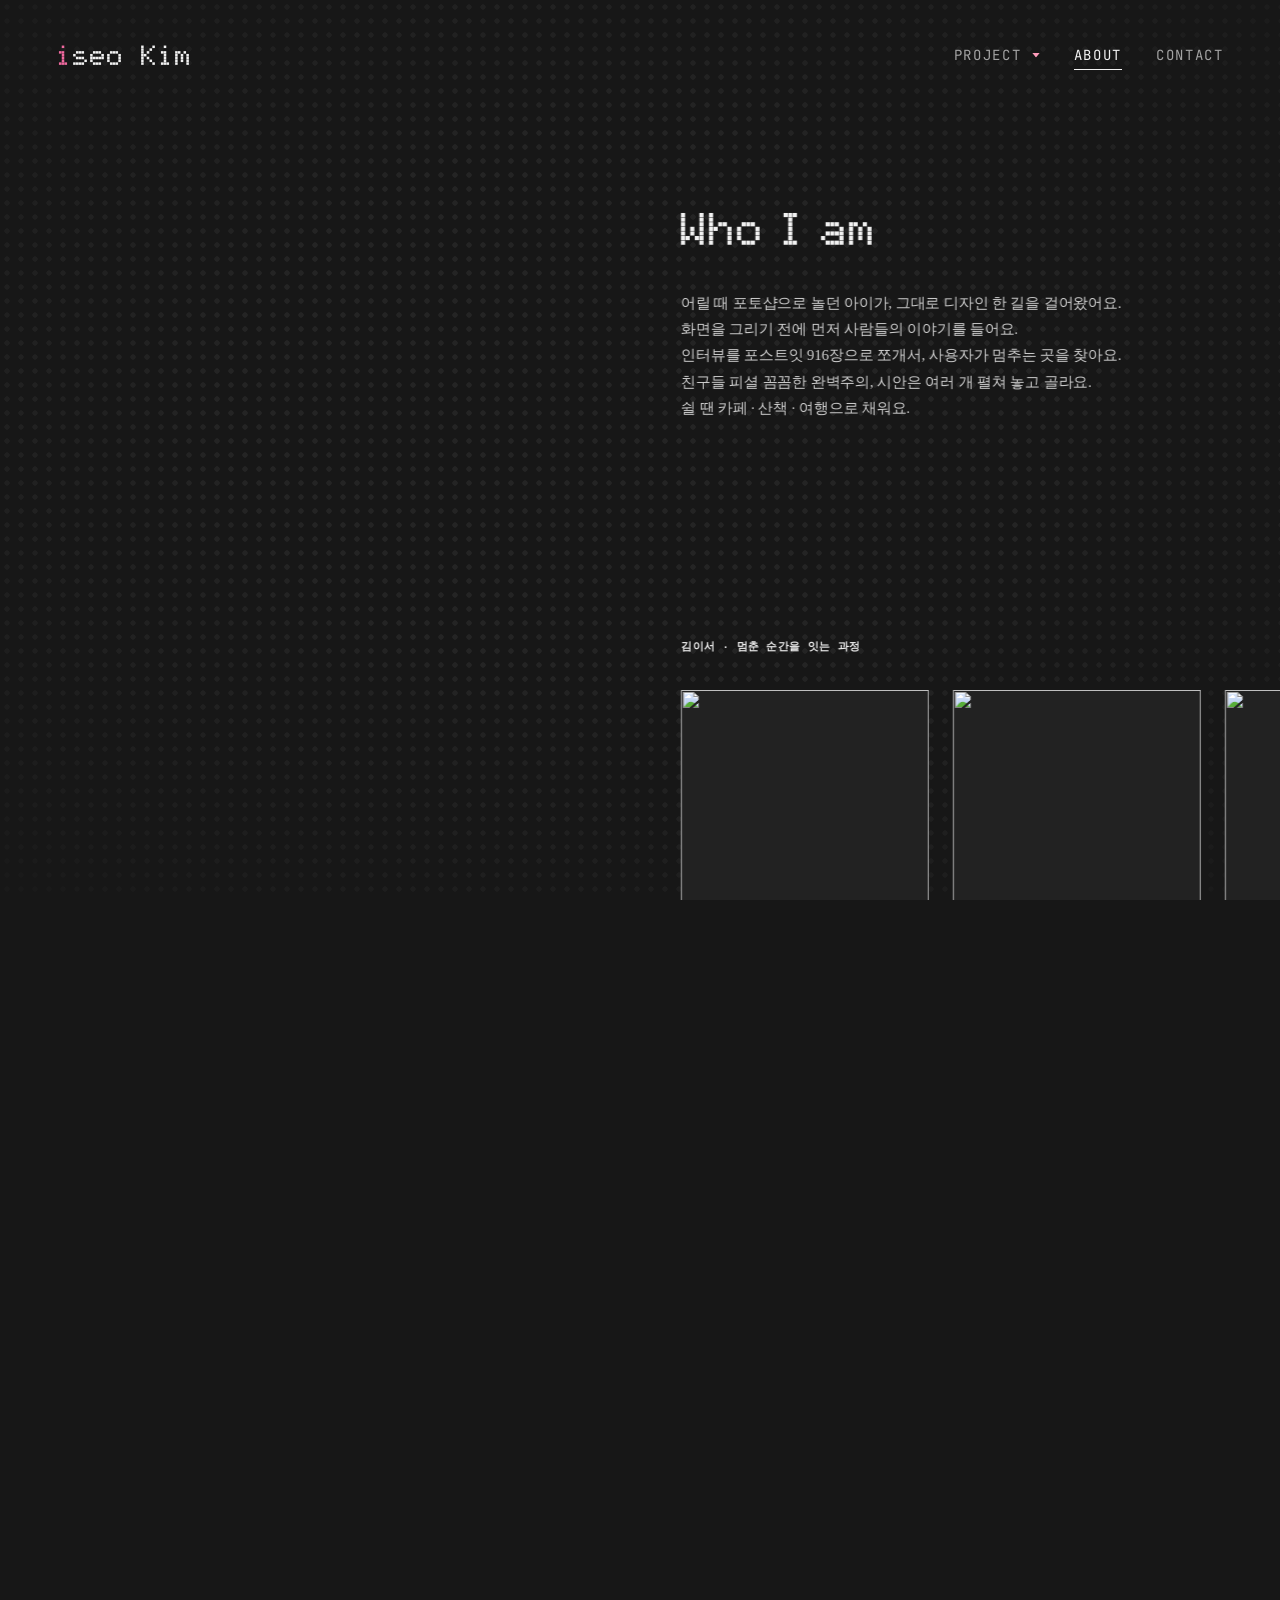
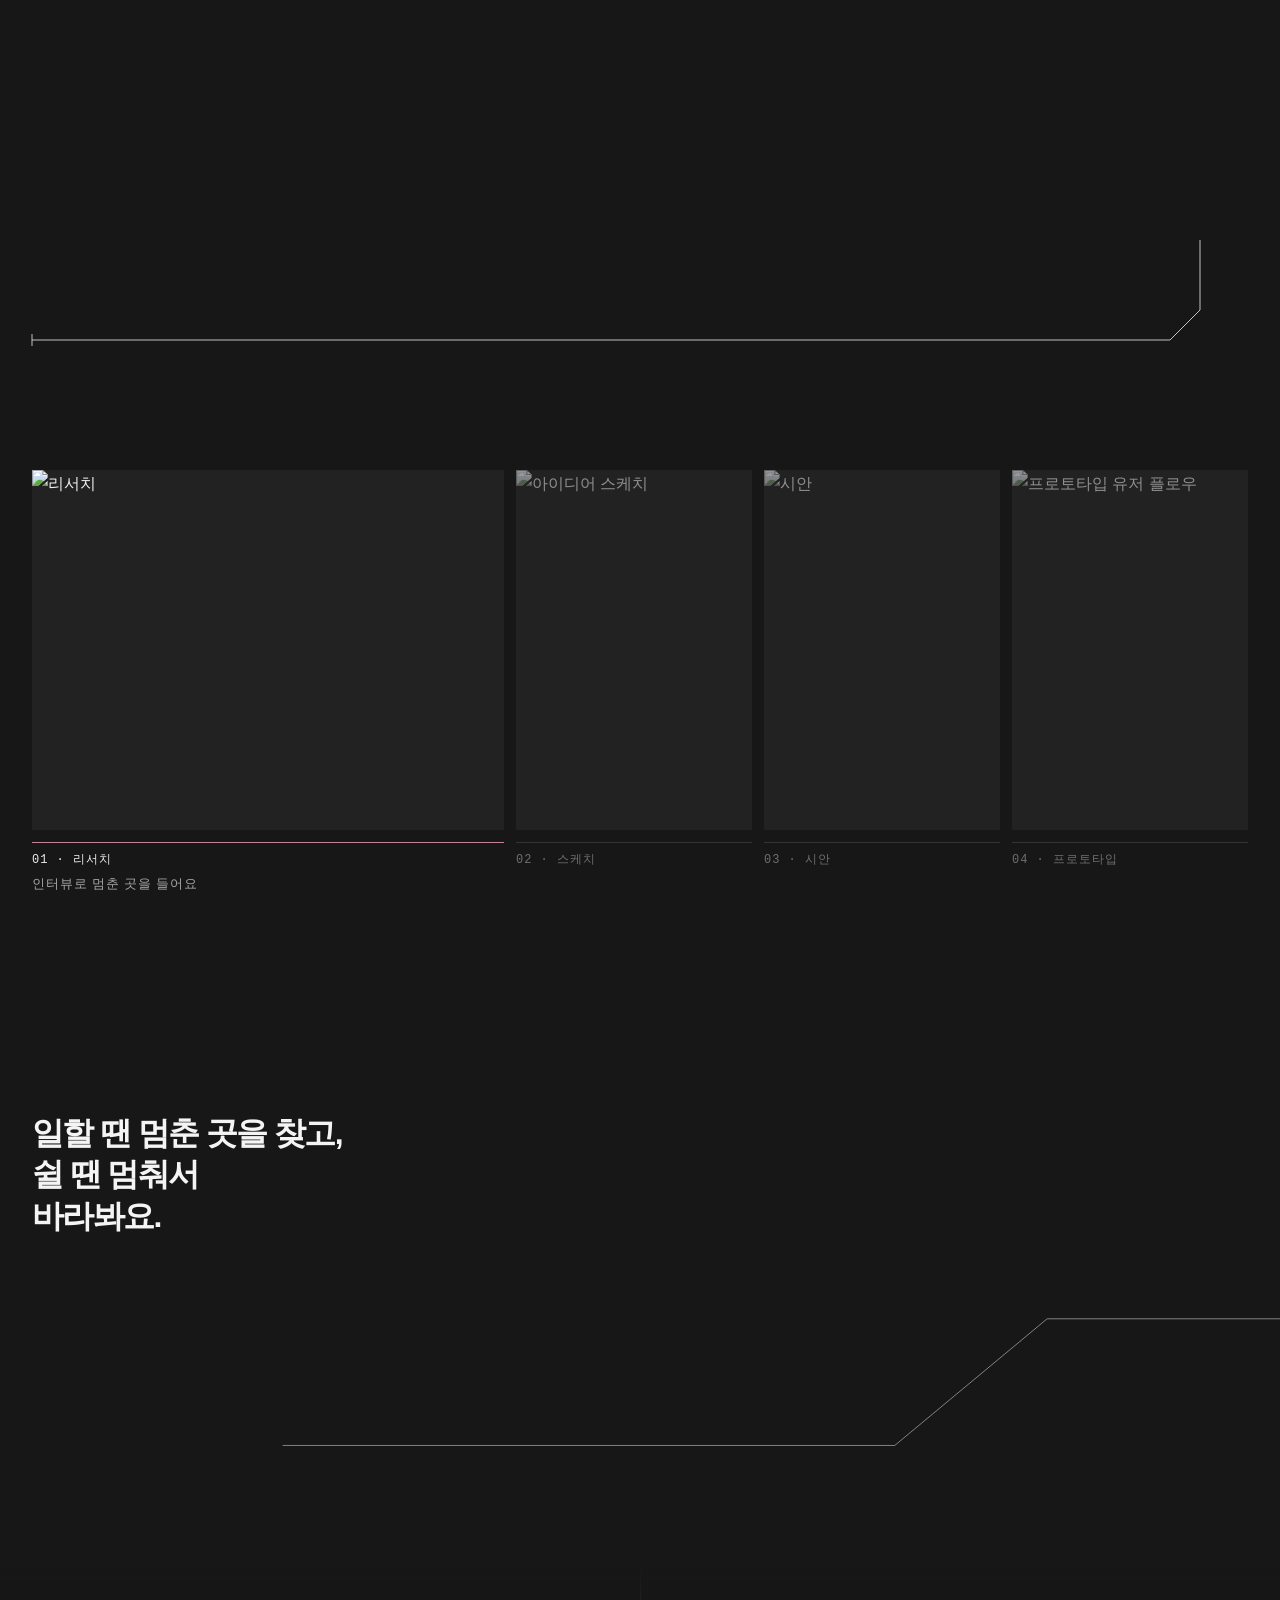
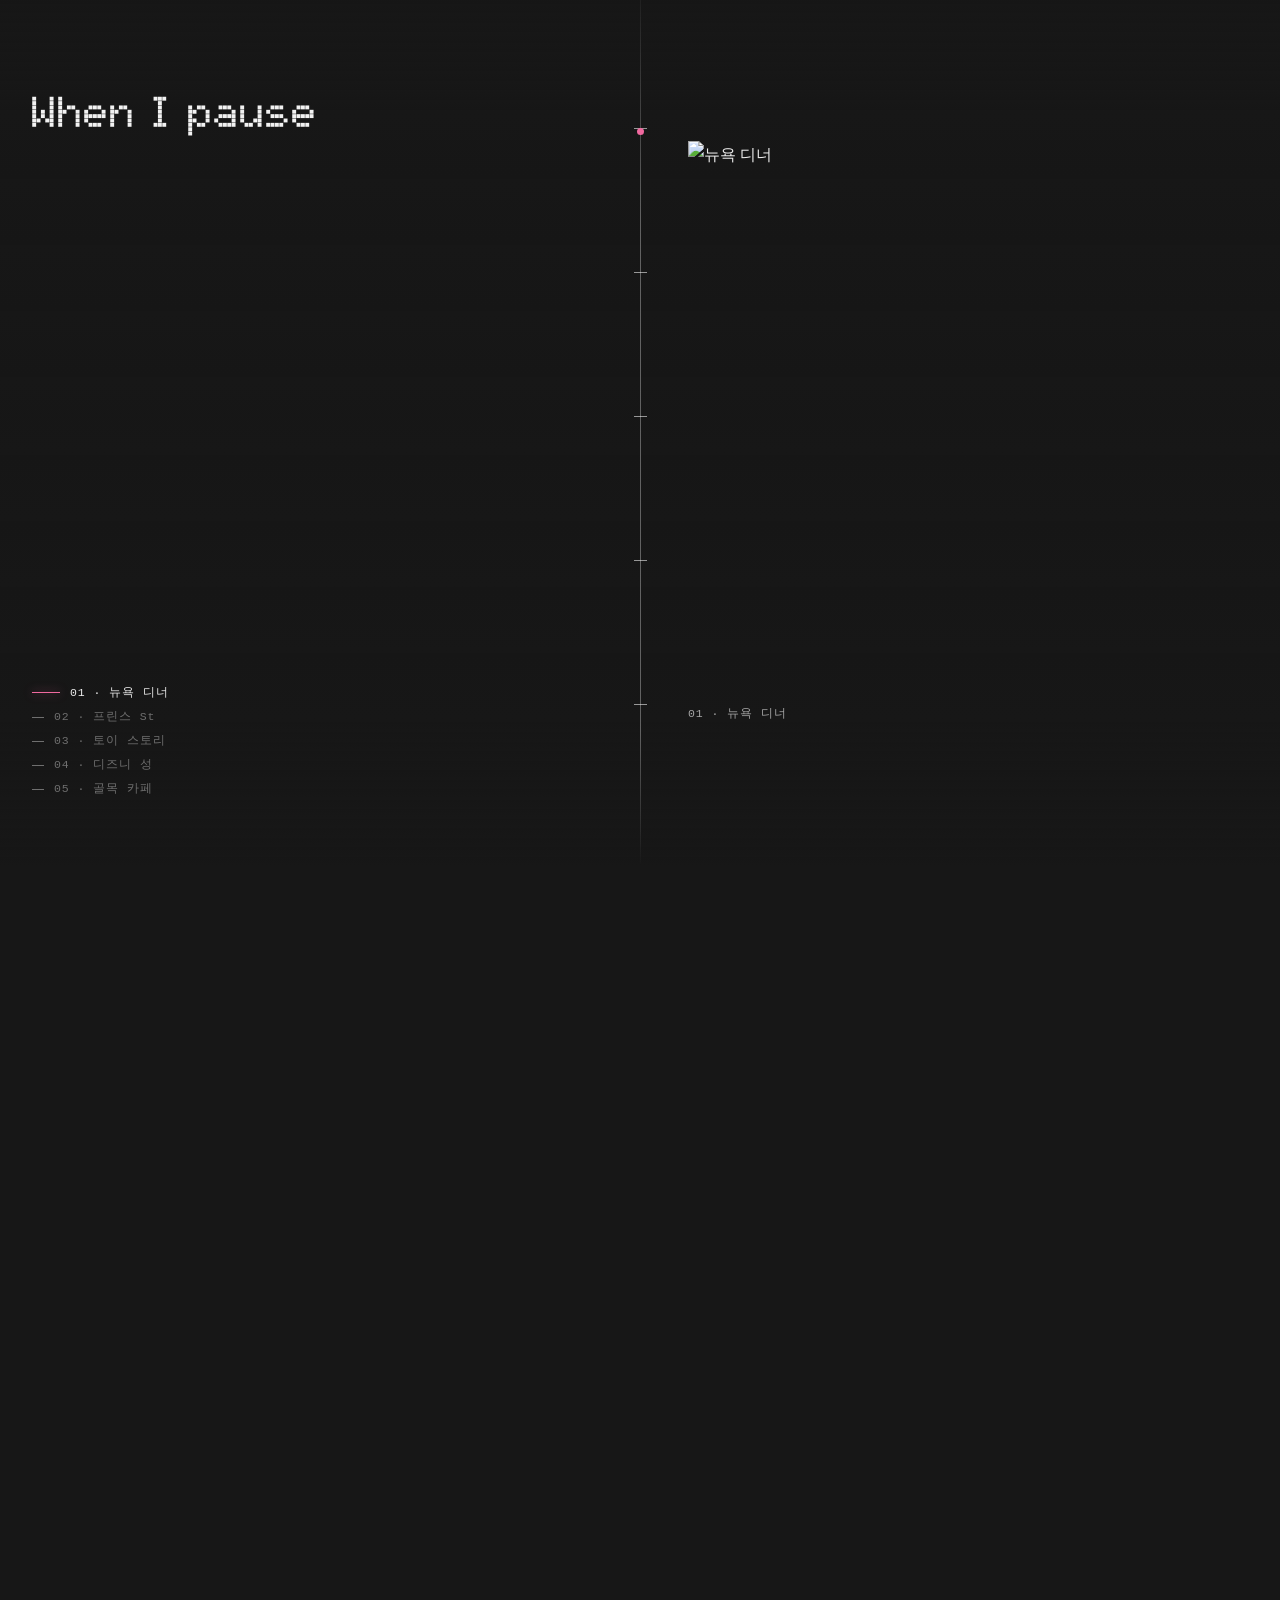
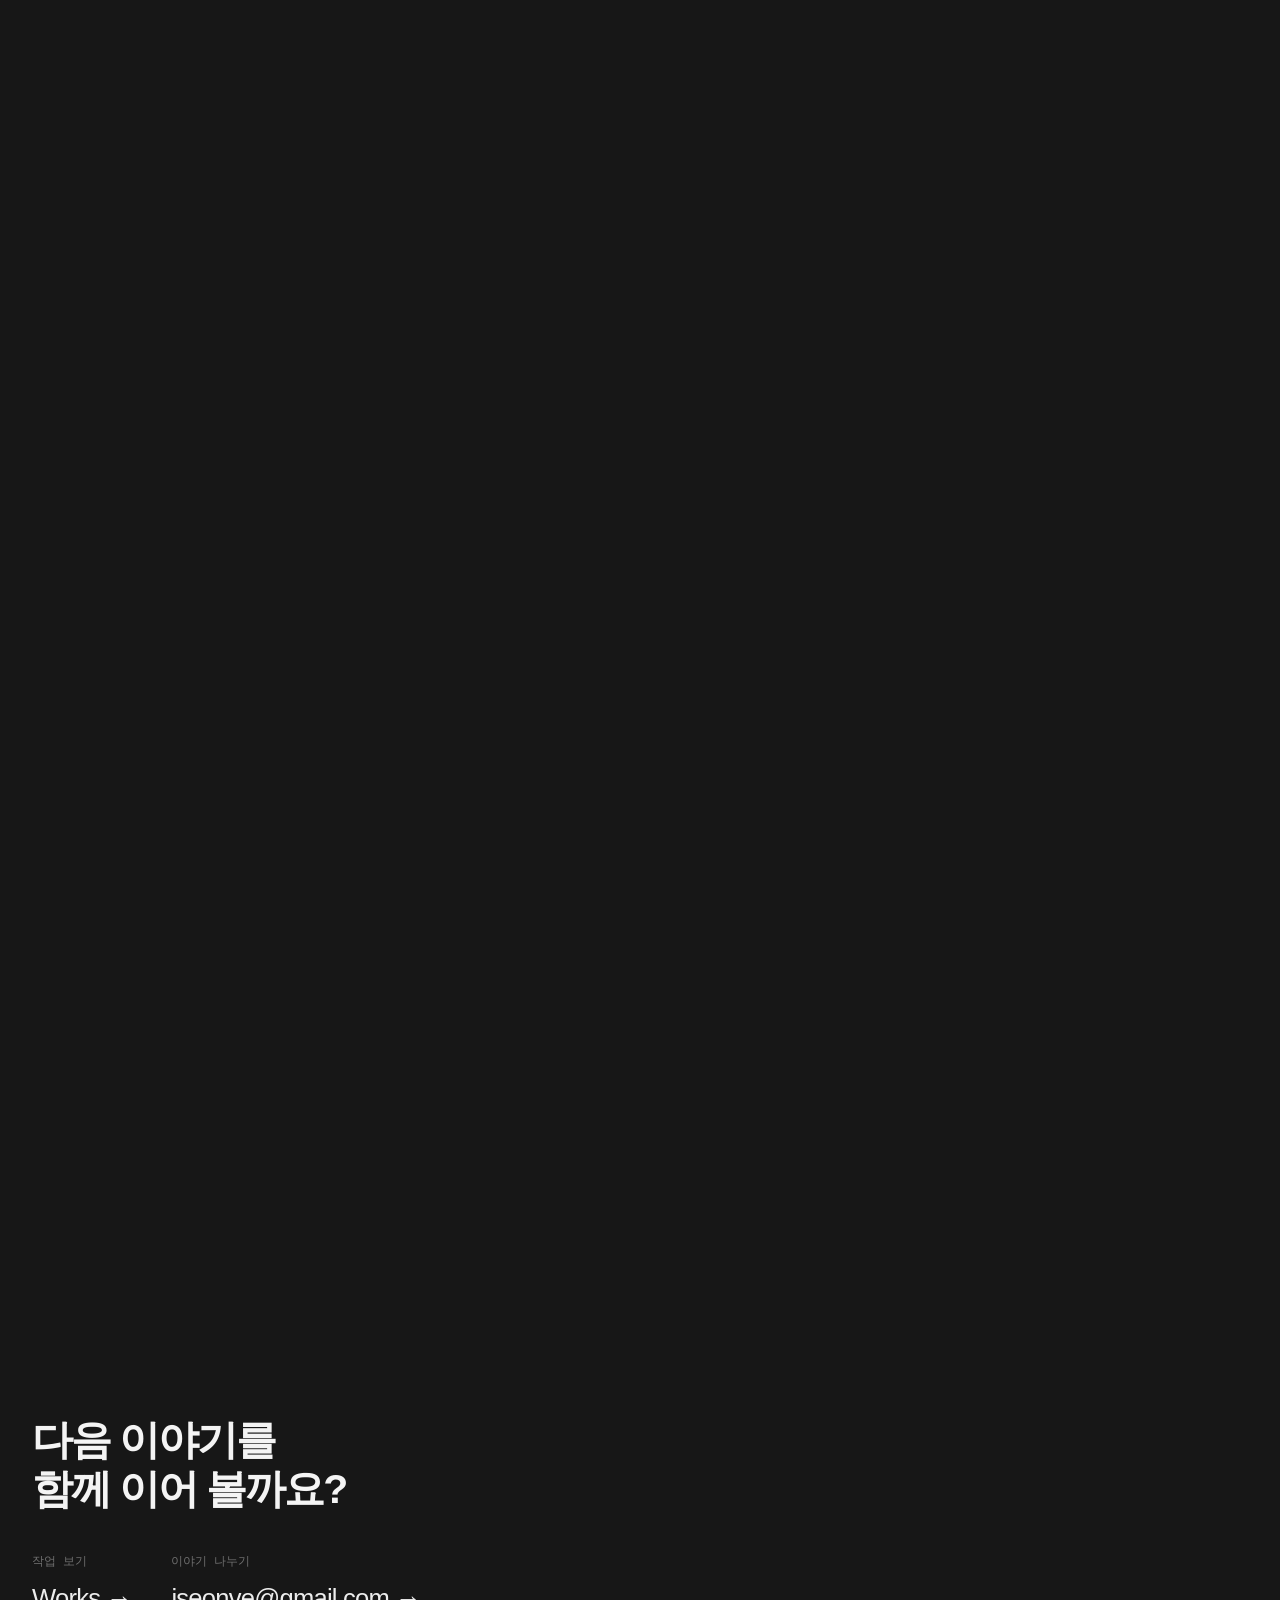
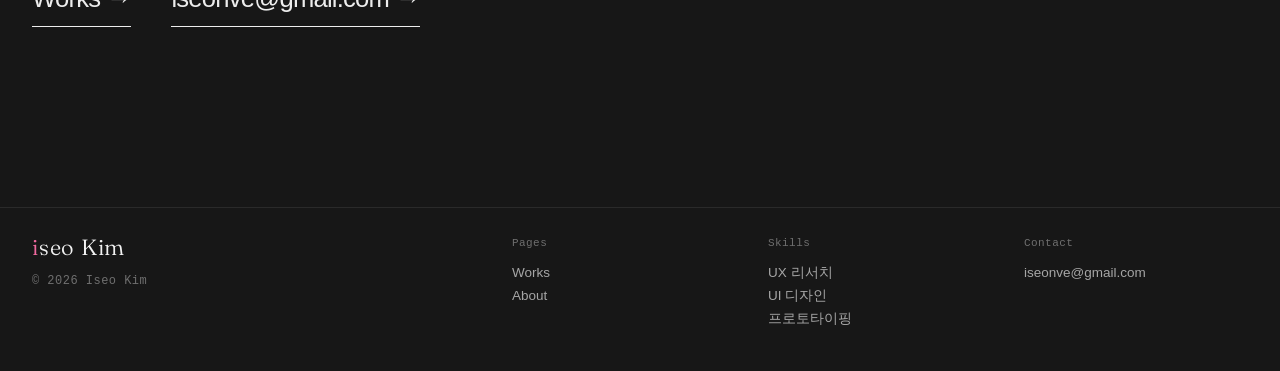
==== about.html @ 8863fec2 "Header: on scroll a dark glass capsule with progress line (all pages); main page header transparent " ====
<!doctype html>
<html lang="ko">
<head><link rel="stylesheet" href="https://fonts.googleapis.com/css2?family=Fraunces:opsz,wght@9..144,300..400&display=swap"><script>(()=>{const B="https://cdn.jsdelivr.net/gh/iseonve/iseo_portfolio@main/";const fix=el=>{if(!el.getAttribute)return;["src","poster"].forEach(k=>{const v=el.getAttribute(k);if(v&&/^img\//.test(v))el.setAttribute(k,B+v);});};new MutationObserver(ms=>ms.forEach(m=>{if(m.type==="attributes")fix(m.target);else m.addedNodes.forEach(n=>{if(n.nodeType===1){fix(n);n.querySelectorAll("img,video,source").forEach(fix);}});})).observe(document.documentElement,{subtree:true,childList:true,attributes:true,attributeFilter:["src","poster"]});})();document.addEventListener("click",e=>{const a=e.target.closest&&e.target.closest("a[href]");if(!a)return;const h=a.getAttribute("href");const m=h&&h.match(/^(index|work-01|work-02|about)\.html(#.*)?$/);if(m&&parent!==window){e.preventDefault();parent.postMessage({portfolioGo:m[1],hash:m[2]||""},"*");}},true);</script>
<meta charset="utf-8">
<meta name="viewport" content="width=device-width,initial-scale=1,viewport-fit=cover">
<title>About · iseo Kim</title><link rel="icon" href="favicon.svg" type="image/svg+xml"><link rel="icon" href="favicon-32.png" sizes="32x32" type="image/png"><link rel="apple-touch-icon" href="apple-touch-icon.png"><meta name="theme-color" content="#171717">
<style>
@font-face{font-family:"Pretendard";src:url("https://cdn.jsdelivr.net/npm/pretendard@1.3.9/dist/web/variable/woff2/PretendardVariable.woff2") format("woff2-variations");font-weight:45 920;font-display:swap}
:root{color-scheme:dark;--bg:#171717;--txt:#f2f2f2;--sub:#a3a3a3;--dim:#6e6e6e;--ac:#ee7fa0;--pk:#f2b6c7;--ink:#1d1416;--serif:"Fraunces",Georgia,serif}
*{box-sizing:border-box}
html{scroll-behavior:smooth}
html,body{overflow-x:clip}
body{position:relative}
body{margin:0;background:var(--bg);color:var(--txt);font:400 16px/1.7 "Pretendard",sans-serif;-webkit-font-smoothing:antialiased}
a{color:inherit;text-decoration:none}
.wrap{max-width:1180px;margin:0 auto;padding:0 max(24px,env(safe-area-inset-left,0px))}
/* header — same as the other pages */
.hdr{position:fixed;z-index:60;left:0;right:0;top:0;height:64px;display:flex;justify-content:space-between;align-items:center;padding:0 max(32px,env(safe-area-inset-right,0px)) 0 max(32px,env(safe-area-inset-left,0px));background:linear-gradient(#171717 70%,rgba(23,23,23,0))}
.hlogo{font:330 24px/1 var(--serif);letter-spacing:.035em;color:#f2f2f2}.hlogo i{font-style:normal;color:var(--ac)}
.hnv{display:flex;gap:36px;align-items:center}
:is(.hnv,.hmid)>a,.hdd>a{position:relative;font:400 14px/24px "Pretendard";color:#9a9a9a;transition:color .25s}
:is(.hnv,.hmid)>a:hover,.hdd>a:hover,:is(.hnv,.hmid)>a.on{color:#fff}
:is(.hnv,.hmid)>a.on::before{content:"";position:absolute;left:-11px;top:50%;width:5px;height:5px;margin-top:-2.5px;border-radius:50%;background:var(--ac)}
.hdd{position:relative;display:inline-flex}
.hddm{position:absolute;right:-14px;top:100%;padding-top:14px;display:flex;flex-direction:column;min-width:270px;opacity:0;translate:0 -6px;pointer-events:none;transition:opacity .25s,translate .25s}
.hddm::before{content:"";position:absolute;inset:14px 0 0;border:1px solid #2e2e2e;border-radius:14px;background:rgba(26,26,26,.97)}
.hdd:hover .hddm,.hdd:focus-within .hddm{opacity:1;translate:0 0;pointer-events:auto}
.hddm a{position:relative;display:flex;align-items:baseline;gap:12px;padding:12px 18px;font:400 14px/1.3 "Pretendard";color:#cfcfcf;white-space:nowrap}
.hddm a:first-child{padding-top:16px}.hddm a:last-child{padding-bottom:16px}
.hddm a b{font:500 11px/1 "Pretendard";letter-spacing:.08em;color:var(--ac)}
.hddm a span{display:flex;flex-direction:column;gap:4px}.hddm a small{font-size:12px;color:#7d7d7d}
.hddm a:hover{color:#fff}
.w{position:relative;display:inline-block}
.w>.g{visibility:hidden}
.w>.h{position:absolute;inset:0;transition:transform 1.1s cubic-bezier(.16,1,.3,1),color .7s,filter .7s}
.w>.t{clip-path:inset(-10% -10% 50% -10%);color:#4e4e4e;filter:blur(.3px);transform:translateX(var(--d))}
.w>.b{clip-path:inset(50% -10% -10% -10%);color:#333;filter:blur(1px);transform:translateX(calc(var(--d) * -1))}
.w>.s{position:absolute;left:-8px;right:-8px;top:50%;height:1px;margin-top:-.5px;background:var(--ac);box-shadow:0 0 12px 1px rgba(238,127,160,.8);opacity:0;transform-origin:0 50%}
.w.r>.s{transform-origin:100% 50%}
.w.on>.h{transform:none;filter:none;color:#f4f4f4}
.w.on.k>.h,.w.on .dot{color:var(--ac)}
.w.on>.s{animation:seam 1s cubic-bezier(.16,1,.3,1) forwards}
@keyframes seam{0%{opacity:1;transform:scaleX(0)}40%{opacity:1;transform:scaleX(1)}100%{opacity:0;transform:scaleX(1)}}
.grain{position:fixed;inset:0;pointer-events:none;z-index:1;opacity:.05;background-image:url("data:image/svg+xml;utf8,<svg xmlns='http://www.w3.org/2000/svg' width='160' height='160'><filter id='n'><feTurbulence type='fractalNoise' baseFrequency='.9' numOctaves='2' stitchTiles='stitch'/></filter><rect width='100%' height='100%' filter='url(%23n)'/></svg>")}
.hddm a.soon{cursor:default;color:#6e6e6e!important}

.hdr{background:none!important;transition:color .3s}
.hdr.lt .hlogo{color:#1d1d1f}.hdr.lt :is(.hnv,.hmid)>a,.hdr.lt .hdd>a{color:#6b6b6b}.hdr.lt :is(.hnv,.hmid)>a:hover,.hdr.lt .hdd>a:hover,.hdr.lt .hdd>a.on,.hdr.lt :is(.hnv,.hmid)>a.on{color:#111}
.hlogo,:is(.hnv,.hmid)>a,.hdd>a{transition:color .3s}


/* header: menu centred, Contact as outline button */
.hnv .hmid{position:absolute;left:50%;translate:-50% 0;display:flex;align-items:center;gap:44px}
.hmid .hddm{right:auto;left:50%;translate:-50% -6px}
.hmid .hdd:hover .hddm,.hmid .hdd:focus-within .hddm{translate:-50% 0}
:is(.hnv,.hmid)>a.hct{padding:6px 18px;border:1px solid rgba(255,255,255,.28);border-radius:999px;color:#f2f2f2;line-height:22px;transition:background .3s,color .3s,border-color .3s}
:is(.hnv,.hmid)>a.hct:hover{background:#f2f2f2;color:#191919;border-color:#f2f2f2}
.hdr.lt :is(.hnv,.hmid)>a.hct{border-color:rgba(0,0,0,.22);color:#1d1d1f}
.hdr.lt :is(.hnv,.hmid)>a.hct:hover{background:#1d1d1f;color:#f2f2f2;border-color:#1d1d1f}
:is(.hnv,.hmid)>a.hct::before{display:none}
@media (max-width:700px){.hnv .hmid{position:static;translate:none;gap:20px}.hmid .hddm{left:auto;right:-14px;translate:0 -6px}.hmid .hdd:hover .hddm{translate:0 0}.hnv{gap:16px}:is(.hnv,.hmid)>a.hct{padding:4px 12px}}
/* about — horizontal line scene (Until-style) */
:root{--mono:ui-monospace,"SFMono-Regular",Menlo,monospace}
.us{position:relative;height:560vh;background:#171717}
.usv{position:sticky;top:0;height:100vh;overflow:hidden}
.trk{position:absolute;left:0;top:0;width:200vw;aspect-ratio:2560/1640;will-change:transform}
.lsv{position:absolute;inset:0;width:100%;height:100%;overflow:visible}
#seamL{opacity:0;filter:drop-shadow(0 0 5px rgba(238,127,160,.95))}
#seamL.on{animation:seamL 1.3s cubic-bezier(.16,1,.3,1) forwards}
@keyframes seamL{0%{opacity:0}12%{opacity:1}55%{opacity:1}100%{opacity:0}}
.st{opacity:0;transition:opacity .4s}.st.on{opacity:1}
.hd{position:absolute;margin:0;font:800 max(30px,3.4vw)/1.28 "Pretendard";letter-spacing:-.06em;color:#ededed;white-space:nowrap;text-align:left}
.hd .ln{display:block;clip-path:inset(-20% 105% -20% -5%);filter:blur(6px);transition:clip-path 1.1s cubic-bezier(.65,0,.35,1),filter 1s}
.hd .ln.on{clip-path:inset(-20% -5% -20% -5%);filter:blur(0)}
.w>.h{user-select:none;white-space:nowrap}
.w>.t{clip-path:inset(-10% -10% 49.4% -10%);color:#4d4d4d;filter:blur(.4px)}
.w>.b{clip-path:inset(50% -10% -10% -10%);color:#333;filter:blur(1.3px)}
.w.on>.h{color:#ededed}
.hero{position:absolute}.hero .hd,.hero .bd{position:static}.hero .bd{margin-top:1.6vw;width:max(320px,28vw)}
.bd{position:absolute;margin:0;font:400 max(14px,1.17vw)/1.6 "Pretendard";color:#cfcfcf;word-break:keep-all;letter-spacing:-.01em}
.fd{opacity:0;transform:translateY(10px);transition:opacity .7s,transform .8s cubic-bezier(.2,.8,.2,1)}
.fd.on{opacity:1;transform:none}
.ph{position:absolute;overflow:hidden;background:#222}
.ph img,.xp img,.tb img{display:block;width:100%;height:100%;object-fit:cover}
.mono{position:absolute;font:400 11px/1.4 var(--mono);letter-spacing:.04em;color:#6f6f6f}
.ft .mono,.lo .mono{position:static}
.xp{position:absolute;margin:0;width:9.69%}.xp>div{aspect-ratio:2/3;overflow:hidden;background:#222}
.xp figcaption{margin-top:8px;font:400 10.5px/1.3 var(--mono);color:#8a8a8a}
.stp{position:absolute;top:82.683%;width:9.766%}
.stp b{display:block;font:700 11.5px/1.3 var(--mono);color:#ededed}
.stp span{display:block;margin-top:6px;font-size:max(13px,1.08vw);line-height:1.55;color:#cfcfcf;word-break:keep-all}
.off{margin-top:110px}
.offr{display:grid;grid-template-columns:repeat(5,1fr);gap:16px;margin-top:56px}
.offr figure{margin:0;min-width:0}
.offr figure>div{aspect-ratio:2/3;overflow:hidden;background:#222}
.offr img{display:block;width:100%;height:100%;object-fit:cover;object-position:var(--p,50% 50%)}
.offr figcaption{margin-top:12px;font:400 11.5px/1.3 var(--mono);color:#6f6f6f;white-space:nowrap}
@media (max-width:760px){.offr{grid-template-columns:1fr 1fr;gap:20px 12px}}
.brg{position:relative;min-height:clamp(300px,26vw,380px);margin-bottom:120px}
.brg-h{margin:0;font:600 clamp(30px,4vw,58px)/1.12 "Pretendard";letter-spacing:-.055em;color:#ededed;position:relative;z-index:1}
.brg-l{position:absolute;right:-32px;bottom:0;width:calc(100% - 22% + 32px);height:clamp(110px,10vw,150px);overflow:visible}
.off .offr figure{filter:blur(10px);opacity:.3;transition:filter 1.2s var(--dl,0s),opacity 1.2s var(--dl,0s)}
.off.on .offr figure{filter:none;opacity:1}
/* When I pause — Until-style pinned scene: blurred bg, side index, centre line, one photo at a time */
.pz{position:relative;height:320vh}
.pz-v{position:sticky;top:0;height:100vh;overflow:hidden}
.pz-bgs img{position:absolute;inset:-60px;width:calc(100% + 120px);height:calc(100% + 120px);object-fit:cover;filter:blur(48px) brightness(.32) saturate(1.1);opacity:0;transition:opacity 1s}
.pz-bgs img.on{opacity:1}
.pz-bgs::after{content:"";position:absolute;inset:0;background:linear-gradient(#171717,rgba(23,23,23,.6) 18%,rgba(23,23,23,0) 40%,rgba(23,23,23,0) 78%,#171717)}
.pz-t{position:absolute;left:32px;top:120px;z-index:2;font-size:clamp(26px,2.6vw,38px)}
.pz-nav{position:absolute;left:32px;bottom:64px;z-index:2;margin:0;padding:0;list-style:none;font:400 11.5px/2.1 var(--mono);color:#6f6f6f}
.pz-nav li{display:flex;align-items:center;gap:10px;transition:color .4s}
.pz-nav li i{display:block;width:12px;height:1px;background:currentColor;transition:width .4s}
.pz-nav li.on{color:#ededed}.pz-nav li.on i{width:28px;background:var(--ac)}
.pz-line{position:absolute;left:50%;top:0;bottom:0;width:1px;background:linear-gradient(rgba(237,237,237,0),rgba(237,237,237,.35) 28%,rgba(237,237,237,.35) 85%,rgba(237,237,237,0));z-index:1}
.pz-line i{position:absolute;left:-6px;width:13px;height:1px;background:rgba(237,237,237,.6)}
.pz-line b{position:absolute;left:-3px;top:18%;width:7px;height:7px;border-radius:50%;background:var(--ac);transition:top .6s cubic-bezier(.2,.8,.2,1)}
.pz-frame{position:absolute;left:calc(50% + 48px);top:50%;transform:translateY(-50%);height:min(62vh,550px);aspect-ratio:2/3;z-index:2}
.pz-frame img{position:absolute;inset:0;width:100%;height:100%;object-fit:cover;opacity:0;filter:blur(8px);transform:scale(1.03);transition:opacity .8s,filter .8s,transform 1s cubic-bezier(.2,.8,.2,1)}
.pz-frame img.on{opacity:1;filter:none;transform:none}
.pz-cap{position:absolute;left:calc(50% + 48px);bottom:calc(50% - min(31vh,275px) - 30px);margin:0;font:400 11.5px var(--mono);color:#a6a6a6;z-index:2}
@media (max-width:760px){.pz-line{left:20px}.pz-frame{left:40px;right:20px;height:auto;width:calc(100% - 60px)}.pz-cap{left:40px}.pz-nav{display:none}}
/* lower page */
.lo{background:#171717;color:#ededed;padding-bottom:40px}
.sc{position:relative;padding:0 32px}
.fi{opacity:0;transform:translateY(14px);transition:opacity .8s var(--dl,0s),transform .9s var(--dl,0s) cubic-bezier(.2,.8,.2,1)}
.io.on .fi,.io.on.fi{opacity:1;transform:none}
.stats{display:grid;grid-template-columns:repeat(3,1fr);gap:32px;margin-top:40px}
.stats .n{font:300 clamp(56px,7vw,110px)/1 "Pretendard";letter-spacing:-.05em}
.stats sup{font:400 13px var(--mono);color:#777;margin-left:4px}
.stats p{margin:14px 0 0;font-size:15px;color:#a6a6a6}
.fn{margin:56px 0 0;list-style:none;font:400 11.5px/1.8 var(--mono);color:#6f6f6f}
.h2{margin:0;font:800 clamp(30px,3.4vw,50px)/1.2 "Pretendard";letter-spacing:-.06em;color:#ededed;word-break:keep-all}
.sub{margin:0;font-size:15px;line-height:1.75;color:#a6a6a6;word-break:keep-all}
.two{display:grid;grid-template-columns:1fr 1fr;gap:32px}
.tg{display:grid;grid-template-columns:2fr 1fr 1fr 1fr;gap:12px;transition:grid-template-columns .8s cubic-bezier(.65,0,.35,1)}
.tim{margin-top:44px;height:360px}
.tb{position:relative;overflow:hidden;background:#222}
.tb img{filter:grayscale(.7) brightness(.6);transition:filter .6s}.tb.on img{filter:none}
.tlb{margin-top:12px}
.tlb div{font:400 12px/1.3 var(--mono);color:#6f6f6f;border-top:1px solid #333;padding-top:10px;transition:color .4s,border-color .4s}
.tlb div.on{color:#ededed;border-color:#ededed}
.tlb span{display:block;margin-top:6px;font:400 13px/1.4 "Pretendard";color:#a6a6a6;white-space:nowrap;overflow:hidden;opacity:0;transition:opacity .4s}.tlb div.on span{opacity:1}
.dl{margin:0;padding:0;list-style:none;border-top:1px solid #333}
.dl li{display:flex;align-items:center;gap:16px;padding:15px 0;border-bottom:1px solid #2a2a2a;font-size:15.5px;color:#ededed}
.dl li i{width:1px;height:18px;background:#ededed;flex:none}
.dl li small{font:400 11.5px var(--mono);color:#6f6f6f;width:24px}
.cl{display:flex;gap:40px;margin-top:40px;flex-wrap:wrap}
.lk small{display:block;font:400 11.5px var(--mono);color:#6f6f6f}
.lk span{display:block;margin-top:8px;font-size:clamp(20px,2vw,28px);letter-spacing:-.03em;border-bottom:1px solid #ededed;padding-bottom:6px;transition:color .25s}
.lk:hover span{color:#fff}
.ft{margin-top:180px;padding-top:28px;border-top:1px solid #2a2a2a;display:grid;grid-template-columns:2fr 1fr 1fr 1fr;gap:32px;font-size:13.5px;line-height:1.7;color:#a6a6a6}
.ft .mono{font-size:11px;margin-bottom:10px}
.ft a:hover{color:#fff}
@media (max-width:760px){.stats,.two,.ft{grid-template-columns:1fr}.tim{height:240px}.sc{padding:0 20px}}
@media (prefers-reduced-motion:reduce){.fd,.fi,.hd .ln,.w>.h{transition:none}}

/* phone: the sideways line scene becomes a simple top-to-bottom story */
@media (max-width:760px){
.us{height:auto}.usv{position:static;height:auto;overflow:visible}
.trk{position:static;width:auto;aspect-ratio:auto;transform:none!important;display:grid;grid-template-columns:repeat(3,1fr);gap:0 10px;padding:110px 20px 40px}
.trk>*{grid-column:1/-1;position:static!important;width:auto!important;height:auto!important}
.trk .lsv{display:none}
.trk .fd{opacity:1;transform:none}
.tlb span{white-space:normal;font-size:12px}
.hero{order:1}.hero .bd{width:auto;margin-top:18px}
#s1b{order:2;margin-top:28px;aspect-ratio:4/3}
#p2{order:3;margin-top:28px}
#s1a{order:4;margin-top:16px;aspect-ratio:16/10}
.trk>h2.s2{order:5;margin-top:90px}
.trk>p.s2{order:6;margin-top:14px}.trk>p.s2 br{display:none}
.trk>.ph.s2{order:7;margin-top:24px;aspect-ratio:4/5}
.trk>.mono.s2{order:8;margin-top:40px;margin-bottom:12px}
.trk>.xp{order:9;grid-column:auto}
.trk>h2.s3{order:10;margin-top:90px;margin-bottom:8px}
.trk>.stp{order:11;margin-top:18px}
.hd{white-space:normal}
}
</style>
<link rel="stylesheet" href="https://fonts.googleapis.com/css2?family=Doto:wght@900&family=JetBrains+Mono:wght@400;500&display=swap" data-hdr-main><style id="hdr-main">
/* header matched to the main page (C): no bar; the dot-matrix logo (28px, pink i) on the left, the project on screen
   in the middle (a dot in its colour + "Project 0N · Name"), and the menu on the right in 14px mono capitals
   (PROJECT with its list / ABOUT / CONTACT), each underlined from the right on hover and when current. A soft fade
   behind it only once the page has scrolled. */
.hdr{--side:clamp(34px,4.4vw,64px);height:auto!important;top:clamp(26px,3.2vw,44px)!important;left:var(--side)!important;right:var(--side)!important;padding:0!important;display:grid!important;grid-template-columns:auto minmax(0,1fr) auto;align-items:center;column-gap:32px;background:none!important}
.hdr::before{content:"";position:absolute;z-index:-1;pointer-events:none;left:calc(var(--side)*-1);right:calc(var(--side)*-1);top:-60px;height:calc(100% + 110px);background:linear-gradient(#171717 45%,transparent);opacity:0;transition:opacity .3s}
.hdr.hs::before{opacity:1}
.hdr .hlogo{grid-column:1;font:900 28px/1 "Doto","JetBrains Mono",monospace!important;letter-spacing:0!important;color:#f2f2f2!important}
.hdr .hlogo i{font-style:normal;color:#f0699f!important}
.hdr .hnow{grid-column:2;justify-self:center;display:inline-flex;align-items:center;gap:12px;font:400 14px/1 "JetBrains Mono",monospace;letter-spacing:.08em;color:#a3a3a3;white-space:nowrap}
.hdr .hnow i{width:8px;height:8px;border-radius:50%;background:var(--hc,#f0699f);box-shadow:0 0 6px var(--hc,#f0699f)}
.hdr .hnow b{font-weight:400;color:#f2f2f2}
.hdr .hnv{grid-column:3;display:flex!important;align-items:center;gap:34px!important}
.hdr .hnv .hmid{position:static!important;translate:none!important;display:flex!important;align-items:center;gap:34px!important}
.hdr :is(.hnv,.hmid)>a,.hdr .hdd>a{position:relative!important;padding:4px 0!important;border:0!important;border-radius:0!important;background:none!important;font:400 14px/1.3 "JetBrains Mono",monospace!important;letter-spacing:.12em!important;text-transform:uppercase!important;color:#a3a3a3!important;transition:color .25s!important}
.hdr .hdd>a{padding-right:18px!important}
.hdr .hdd>a .car{position:absolute;right:0;top:50%;translate:0 -50%;width:8px;height:5px;font-size:0;color:transparent;background:url("data:image/svg+xml,%3Csvg xmlns='http://www.w3.org/2000/svg' width='8' height='5' viewBox='0 0 8 5'%3E%3Cpath d='M0 0h8L4 5z' fill='%23ff9cbb'/%3E%3C/svg%3E") center/8px 5px no-repeat}
.hdr :is(.hnv,.hmid)>a::before,.hdr .hdd>a::before{display:none!important}
.hdr :is(.hnv,.hmid)>a::after,.hdr .hdd>a::after{content:""!important;display:block!important;position:absolute!important;right:0;left:auto;bottom:-2px;width:0;height:1px;background:currentColor;transition:width .3s cubic-bezier(.2,.8,.2,1)}
.hdr .hdd>a::after{right:18px}
.hdr :is(.hnv,.hmid)>a:hover,.hdr .hdd>a:hover,.hdr :is(.hnv,.hmid)>a.on,.hdr .hdd>a.on,.hdr .hdd:hover>a{color:#f2f2f2!important;background:none!important}
.hdr :is(.hnv,.hmid)>a:hover::after,.hdr :is(.hnv,.hmid)>a.on::after{width:100%}
.hdr .hdd>a:hover::after,.hdr .hdd>a.on::after,.hdr .hdd:hover>a::after{width:calc(100% - 18px)}
.hdr .hddm{left:auto!important;right:-14px!important;translate:0 -6px!important}
.hdr .hdd:hover .hddm,.hdr .hdd:focus-within .hddm{translate:0 0!important}
.hdr .hddm a,.hdr .hddm a b{font-family:"JetBrains Mono",monospace!important}
.hdr .hddm a span{font-family:"Pretendard",sans-serif}
.hdr.lt .hlogo{color:#1d1d1f!important}
.hdr.lt :is(.hnv,.hmid)>a,.hdr.lt .hdd>a{color:#6b6b6b!important}
.hdr.lt :is(.hnv,.hmid)>a:hover,.hdr.lt :is(.hnv,.hmid)>a.on,.hdr.lt .hdd>a.on{color:#111!important}
.hdr.lt .hnow{color:#6b6b6b}.hdr.lt .hnow b{color:#111}
@media (max-width:900px){.hdr :is(.hnv,.hmid)>a,.hdr .hdd>a{font-size:12px!important}.hdr .hnv,.hdr .hnv .hmid{gap:22px!important}}
@media (max-width:720px){.hdr{grid-template-columns:1fr auto}.hdr .hnow{display:none}.hdr .hlogo{font-size:22px!important}}
</style>
<script>(function(){function on(){var h=document.querySelector('.hdr');if(!h)return;var f=function(){h.classList.toggle('hs',window.scrollY>20)};f();window.addEventListener('scroll',f,{passive:true})}if(document.readyState!=='loading')on();else document.addEventListener('DOMContentLoaded',on)})();</script>
<link rel="stylesheet" href="https://fonts.googleapis.com/css2?family=Inter+Tight:wght@300..500&display=swap">
<style id="tone-about">
/* About matched to the main page (C): the main page's neon pink, the dot font for the English section titles, and
   the main page's LED cells in place of the film grain. */
:root{--ac:#f0699f!important;--pk:#f6a3c4!important}
html body .grain{opacity:1!important;z-index:0!important;background:radial-gradient(circle,rgba(255,255,255,.06) 0 2.4px,transparent 3px) 0 0/14px 14px!important;
  -webkit-mask:radial-gradient(ellipse 90% 85% at 50% 45%,#000 35%,transparent 100%);mask:radial-gradient(ellipse 90% 85% at 50% 45%,#000 35%,transparent 100%)}
html body main{position:relative;z-index:1}
html body main>.us,html body main>.lo{background-color:transparent!important}
html body h2.hd:is(.s2,.s3),html body .pz-t{font-family:"Doto","JetBrains Mono",monospace!important;font-weight:900!important;letter-spacing:0!important;word-spacing:-.25em}
html body h2.hd:is(.s2,.s3){font-size:max(30px,3.1vw)!important}
html body .stp b,html body .xp figcaption,html body .tlb div,html body .pz-nav,html body .pz-cap{letter-spacing:.08em!important}
html body .tlb div.on{border-color:var(--ac)!important}
html body .pz-nav li.on i{background:var(--ac)!important;box-shadow:0 0 10px rgba(240,105,159,.7)}
/* Korean titles stay in the main page's Korean face (Pretendard, as the main tagline), lit in neon colours below. */
html body :where(.hd .w>.h,.brg-h,#contact .h2){color:var(--lc,#f4f4f4)!important;-webkit-text-fill-color:var(--lc,#f4f4f4)!important}
/* Titles set like the main page's first screen: English in the dot font of "iseo Kim", Korean like the tagline
   under it (Pretendard 400, pink key words at 500). Earlier note: titles set like the main page's About ("Hi, I'm Iseo"): one plain ink, no glow — off-white here on the dark page,
   with only the key words in the site's pink. English titles in Inter Tight at 350, as the main About title. */
html body h1.hd .w.k,html body #contact .h2 span{--lc:#f0699f}
html body :is(h2.hd.s2,h2.hd.s3,.pz-t){font-family:"Doto","JetBrains Mono",monospace!important;font-weight:900!important;letter-spacing:0!important;word-spacing:-.3em!important;color:#f2f2f2!important;text-shadow:none!important}
html body h2.hd:is(.s2,.s3){font-size:max(34px,3.6vw)!important}
/* Korean titles as the main tagline. */
html body :is(h1.hd,h1.hd .w>*,.brg-h,#contact .h2){font-family:"Pretendard","Apple SD Gothic Neo","Noto Sans KR",sans-serif!important;font-weight:700!important;letter-spacing:-.05em!important}
html body h1.hd .w.k>*,html body #contact .h2 span{font-weight:700!important}

/* When I pause: the photo behind becomes an LED billboard — the same photo, in full colour, shown through round
   diodes, so the section glows in the colours of the trip instead of a dark blur. */
html body .pz-bgs img{filter:blur(6px) saturate(1.6) brightness(.62)!important;
  -webkit-mask:radial-gradient(circle,#000 0 2.6px,transparent 3.2px) 0 0/8px 8px;mask:radial-gradient(circle,#000 0 2.6px,transparent 3.2px) 0 0/8px 8px}
html body .pz-bgs::after{background:linear-gradient(#171717,rgba(23,23,23,.35) 16%,rgba(23,23,23,.15) 50%,rgba(23,23,23,.35) 84%,#171717)!important}
</style>
<style>/* ko-weight */html body .bd,html body p{font-weight:500}html body .brg-h.brg-h{font-size:clamp(22px,2.5vw,38px)!important;line-height:1.3!important}</style>
</head>
<body>
<nav class="hdr" aria-label="Main"><a class="hlogo" href="index.html" aria-label="iseo Kim, home"><i>i</i>seo Kim</a>
<span class="hnv"><span class="hmid"><span class="hdd"><a href="index.html#works">Project<span class="car" aria-hidden="true">&#9662;</span></a><span class="hddm"><a href="work-01.html"><b>PJ.01</b><span>AI Privacy Protection</span></a><a href="work-02.html"><b>PJ.02</b><span>SENSE</span></a><a class="soon" aria-disabled="true"><b>PJ.03</b><span>Lotte Web Design</span></a></span></span><a href="about.html" class="on">About</a></span><a href="#contact" class="hct">Contact</a></span></nav>
<div class="grain" aria-hidden="true"></div>
<main>
<div class="us" id="us">
 <div class="usv">
  <div class="trk" id="trk">
   <svg viewBox="0 0 2560 1640" class="lsv" aria-hidden="true">
    <path id="xl" d="M 400 330 L 520 330 L 642 452 L 760 452 L 1260 452 L 1296 488 L 1296 1290 L 1336 1330 L 2440 1330 L 2480 1370 L 2480 1700" fill="none" stroke="#ededed" stroke-width="0.7" pathLength="1" stroke-dasharray="1" stroke-dashoffset="1"/>
    <path id="seamL" d="M 400 330 L 520 330 L 642 452 L 760 452 L 1260 452 L 1296 488 L 1296 1290 L 1336 1330 L 2440 1330 L 2480 1370 L 2480 1700" fill="none" stroke="#f0699f" stroke-width="2.4" stroke-linecap="butt" pathLength="1" stroke-dasharray="0 0.104 0.02 1"/>
    <line id="tk0" x1="400" y1="323" x2="400" y2="337" stroke="#ededed" stroke-width="0.7" opacity="0"/>
    <g id="star" opacity="0"><line x1="760" y1="445" x2="760" y2="459" stroke="#ededed" stroke-width="0.7"/><path d="M 760 443 L 762.5 452 L 760 461 L 757.5 452 Z M 751 452 L 760 449.5 L 769 452 L 760 454.5 Z" fill="#ededed"/></g>
    <g class="st" data-i="0"><line x1="1400" y1="1323" x2="1400" y2="1337" stroke="#ededed" stroke-width="0.7"/><rect x="1396" y="1326" width="8" height="8" fill="#ededed"/></g>
    <g class="st" data-i="1"><line x1="1700" y1="1323" x2="1700" y2="1337" stroke="#ededed" stroke-width="0.7"/><rect x="1696" y="1326" width="8" height="8" fill="#ededed"/></g>
    <g class="st" data-i="2"><line x1="2000" y1="1323" x2="2000" y2="1337" stroke="#ededed" stroke-width="0.7"/><rect x="1996" y="1326" width="8" height="8" fill="#ededed"/></g>
    <g class="st" data-i="3"><line x1="2300" y1="1323" x2="2300" y2="1337" stroke="#ededed" stroke-width="0.7"/><rect x="2296" y="1326" width="8" height="8" fill="#f0699f"/></g>
   </svg>

   <div class="hero" style="left:1.25%;top:15.976%">
   <h1 class="hd">
    <span class="ln" id="ln1"><span class="w" style="--d:14px"><span class="g">사용자의</span><span class="h t" aria-hidden="true">사용자의</span><span class="h b" aria-hidden="true">사용자의</span><i class="s"></i></span> <span class="w k r" style="--d:-20px"><span class="g">멈춘</span><span class="h t" aria-hidden="true">멈춘</span><span class="h b" aria-hidden="true">멈춘</span><i class="s"></i></span> <span class="w k" style="--d:17px"><span class="g">순간을</span><span class="h t" aria-hidden="true">순간을</span><span class="h b" aria-hidden="true">순간을</span><i class="s"></i></span></span>
    <span class="ln" id="ln2"><span class="w r" style="--d:-12px"><span class="g">다시</span><span class="h t" aria-hidden="true">다시</span><span class="h b" aria-hidden="true">다시</span><i class="s"></i></span> <span class="w" style="--d:18px"><span class="g">잇는</span><span class="h t" aria-hidden="true">잇는</span><span class="h b" aria-hidden="true">잇는</span><i class="s"></i></span> <span class="w r" style="--d:-15px"><span class="g">김이서.</span><span class="h t" aria-hidden="true">김이서.</span><span class="h b" aria-hidden="true">김이서.</span><i class="s"></i></span></span>
   </h1>
   <p class="bd fd" id="p1">화면을 그리기 전에 먼저 사람들의 이야기를 듣고, 사용자가 어디서 멈추는지 찾는 UI/UX 디자이너예요.</p>
   </div>
   <p class="bd fd" id="p2" style="left:29.69%;bottom:74.82%;width:18%">그렇게 찾은 멈춘 순간을 다시 지나갈 수 있는 화면으로 이어요. 사용자가 끝까지 갈 수 있도록요.</p>
   <div class="ph fd s1p" id="s1a" style="left:29.69%;top:10.6%;width:10.6%;height:9.65%"><img src="img/about/s1a.webp" alt="사용성 테스트를 기록하는 김이서"></div>
   <div class="ph fd s1p" id="s1b" style="left:13.28%;top:24.39%;width:7.54%;height:17.68%"><img src="img/about/s1b.webp" alt="인터뷰하는 김이서"></div>

   <h2 class="hd fd s2" style="left:52.031%;top:12.195%">Who I am</h2>
   <p class="bd fd s2" style="left:52.031%;top:17.683%;width:25%;line-height:1.75">어릴 때 포토샵으로 놀던 아이가, 그대로 디자인 한 길을 걸어왔어요.<br>화면을 그리기 전에 먼저 사람들의 이야기를 들어요.<br>인터뷰를 포스트잇 916장으로 쪼개서, 사용자가 멈추는 곳을 찾아요.<br>친구들 피셜 꼼꼼한 완벽주의, 시안은 여러 개 펼쳐 놓고 골라요.<br>쉴 땐 카페 · 산책 · 여행으로 채워요.</p>
   <div class="ph fd s2" style="left:80%;top:12.195%;width:18.75%;height:20.09%"><img src="img/about/me.webp" alt="포스트잇 벽 앞에서 웃는 김이서"></div>
   <div class="mono fd s2" style="left:52.031%;top:39.024%;font-weight:700;color:#ededed">김이서 · 멈춘 순간을 잇는 과정</div>
   <figure class="xp fd s2" style="left:52.031%;top:42.073%"><div><img src="img/about/r1.webp" alt=""></div><figcaption>01 · 포스트잇 916장</figcaption></figure>
   <figure class="xp fd s2" style="left:62.656%;top:42.073%"><div><img src="img/about/r2.webp" alt=""></div><figcaption>02 · 시안은 여러 개</figcaption></figure>
   <figure class="xp fd s2" style="left:73.281%;top:42.073%"><div><img src="img/about/r3.webp" alt=""></div><figcaption>03 · 멈추는 곳 찾기</figcaption></figure>

   <h2 class="hd fd s3" style="left:52.031%;top:70.122%">How I work</h2>
   <div class="stp fd s3" style="left:55.234%"><b>01 · 듣기</b><span>화면을 그리기 전에, 인터뷰로 이야기를 먼저 들어요.</span></div>
   <div class="stp fd s3" style="left:66.953%"><b>02 · 쪼개기</b><span>들은 이야기를 포스트잇 916장으로 쪼개고 다시 묶어요.</span></div>
   <div class="stp fd s3" style="left:78.672%"><b>03 · 찾기</b><span>그 안에서 사용자가 멈추는 순간 하나를 찾아요.</span></div>
   <div class="stp fd s3" style="left:90.391%;width:6.2%"><b style="color:var(--ac)">04 · 잇기</b><span>그 순간을 다시 지나갈 수 있는 화면으로 이어요.</span></div>
  </div>
 </div>
</div>

<div class="lo">
 <svg width="100%" height="170" viewBox="0 0 1280 170" preserveAspectRatio="none" style="display:block" aria-hidden="true"><path d="M 1200 0 L 1200 70 L 1170 100 L 32 100" fill="none" stroke="#ededed" stroke-width="0.8" vector-effect="non-scaling-stroke"/><line x1="32" y1="94" x2="32" y2="106" stroke="#ededed" stroke-width="0.8" vector-effect="non-scaling-stroke"/></svg>





 <div class="sc io" id="tabs" style="margin-top:60px">
  <div class="tg tim" style="margin-top:0">
   <div class="tb fi on" style="--dl:.1s"><img src="img/about/t1.webp" alt="리서치"></div>
   <div class="tb fi" style="--dl:.2s"><img src="img/about/t2.webp" alt="아이디어 스케치" style="object-position:30% 50%"></div>
   <div class="tb fi" style="--dl:.3s"><img src="img/about/t3.webp?v=4" alt="시안" style="object-position:50% 50%"></div>
   <div class="tb fi" style="--dl:.4s"><img src="img/about/t4.webp" alt="프로토타입 유저 플로우" style="object-position:30% 50%"></div>
  </div>
  <div class="tg tlb"><div class="on">01 · 리서치<span>인터뷰로 멈춘 곳을 들어요</span></div><div>02 · 스케치<span>멈춘 곳을 지나갈 길을 그려요</span></div><div>03 · 시안<span>여러 개 펼쳐 놓고 골라요</span></div><div>04 · 프로토타입<span>끝까지 가는지 흐름으로 확인해요</span></div></div>
 </div>

 <div class="sc io brg" style="margin-top:220px">
  <h2 class="fi brg-h">일할 땐 멈춘 곳을 찾고,<br>쉴 땐 멈춰서<br>바라봐요.</h2>
  <svg class="brg-l" viewBox="0 0 1278 191" preserveAspectRatio="none" aria-hidden="true"><path d="M0.9 190.2 L760 190.2 L949 1.2 L1278 1.2" fill="none" stroke="rgba(237,237,237,.5)" stroke-width="1" vector-effect="non-scaling-stroke"/></svg>
 </div>

 <section class="pz" id="pz">
  <div class="pz-v">
   <div class="pz-bgs" aria-hidden="true"><img class="pz-bg on" src="img/about/o1.webp" alt=""><img class="pz-bg" src="img/about/o5.webp" alt=""><img class="pz-bg" src="img/about/o2.webp" alt=""><img class="pz-bg" src="img/about/o3.webp" alt=""><img class="pz-bg" src="img/about/o4.webp" alt=""></div>
   <h2 class="h2 pz-t">When I pause</h2>
   <ul class="pz-nav"><li class="on"><i></i>01 · 뉴욕 디너</li><li class=""><i></i>02 · 프린스 St</li><li class=""><i></i>03 · 토이 스토리</li><li class=""><i></i>04 · 디즈니 성</li><li class=""><i></i>05 · 골목 카페</li></ul>
   <div class="pz-line" aria-hidden="true"><i style="top:18%"></i><i style="top:34%"></i><i style="top:50%"></i><i style="top:66%"></i><i style="top:82%"></i><b></b></div>
   <div class="pz-frame"><img class="pz-ph on" src="img/about/o1.webp" alt="뉴욕 디너"><img class="pz-ph" src="img/about/o5.webp" alt="프린스 St"><img class="pz-ph" src="img/about/o2.webp" alt="토이 스토리"><img class="pz-ph" src="img/about/o3.webp" alt="디즈니 성"><img class="pz-ph" src="img/about/o4.webp" alt="골목 카페"></div>
   <p class="pz-cap" id="pzcap">01 · 뉴욕 디너</p>
  </div>
 </section>

 <div class="sc io fi" id="contact" data-th=".3" style="margin-top:170px">
  <h2 class="h2" style="font-size:clamp(28px,3.2vw,48px)">다음 이야기를<br><span style="color:var(--ac)">함께 이어 볼까요?</span></h2>
  <div class="cl"><a href="index.html#works" class="lk"><small>작업 보기</small><span>Works →</span></a><a href="mailto:iseonve@gmail.com" class="lk"><small>이야기 나누기</small><span>iseonve@gmail.com →</span></a></div>
 </div>

 <footer class="sc ft">
  <div><span class="hlogo" style="font-size:22px"><i>i</i>seo Kim</span><div class="mono" style="margin-top:10px;font-size:12px">© 2026 Iseo Kim</div></div>
  <div><div class="mono">Pages</div><a href="index.html#works">Works</a><br><a href="about.html">About</a></div>
  <div><div class="mono">Skills</div>UX 리서치<br>UI 디자인<br>프로토타이핑</div>
  <div><div class="mono">Contact</div><a href="mailto:iseonve@gmail.com">iseonve@gmail.com</a></div>
 </footer>
</div>
</main>

<script>
(()=>{
const $=(s,r=document)=>r.querySelector(s),$$=(s,r=document)=>[...r.querySelectorAll(s)];
const RM=matchMedia("(prefers-reduced-motion:reduce)").matches;
const XW=2560,XH=1640,XSTAR=.12;
const us=$("#us"),trk=$("#trk"),path=$("#xl"),tk0=$("#tk0"),star=$("#star");
const W=$$(".hd .w"),L1=$("#ln1"),L2=$("#ln2"),P1=$("#p1"),P2=$("#p2");
const T=(f,ms)=>setTimeout(f,RM?0:ms);
let lineIn=0;
function setLine(v){lineIn=v;path.style.strokeDashoffset=1-v;tk0.setAttribute("opacity",v>.003?1:0);
  if(v>=XSTAR-.016)star.setAttribute("opacity",1);
  if(v>=XSTAR-.002&&!P2.classList.contains("on")){P2.classList.add("on");
   $$(".s1p").forEach((e,i)=>T(()=>e.classList.add("on"),300+i*260));}}
/* 1) slogan joins word by word  2) paragraph  3) line goes out, star  4) second paragraph + photos */
function intro(){
  for(let i=1;i<=6;i++)T(()=>{W[i-1].classList.add("on");if(i===1)L1.classList.add("on");if(i===4)L2.classList.add("on");},400+i*420);
  T(()=>P1.classList.add("on"),400+6*420+700);
  T(()=>{if(RM){setLine(1);return;}let t0=0;const ease=x=>1-Math.pow(1-x,3);
    /* the line runs out, STOPS just short of the star, waits — then a pink seam flashes and it joins and runs on */
    const STOP=XSTAR-.014,seam=$("#seamL");let joined=false;
    const step=t=>{if(!t0)t0=t;const el=t-t0;let v;
      if(el<900)v=STOP*ease(el/900);
      else if(el<1700)v=STOP;
      else if(el<1900){if(!joined){joined=true;seam.classList.add("on");}v=STOP+(XSTAR-STOP)*ease((el-1700)/200);}
      else{const b=Math.max(0,Math.min(1,(el-2100)/2400));v=XSTAR+(1-XSTAR)*(b*b*(3-2*b));}
      setLine(v);if(el<4500)requestAnimationFrame(step);};requestAnimationFrame(step);},400+6*420+700+400);
}
intro();

/* scroll: sideways onto screen 2, then down. eased toward the scroll */
const c=x=>Math.max(0,Math.min(1,x)),sm=x=>x*x*(3-2*x);
let pr=0,sp=0,s2=false,s3=0;
const S2=$$(".s2"),S3=$$(".s3"),ST=$$(".st");
function readPr(){const r=us.getBoundingClientRect(),tot=r.height-innerHeight;pr=tot>0?c(-r.top/tot):0;}
addEventListener("scroll",readPr,{passive:true});addEventListener("resize",readPr);readPr();sp=pr;
const PH=matchMedia('(max-width:760px)');
(function loop(){
  if(PH.matches){trk.style.transform='';requestAnimationFrame(loop);return;}
  sp+=(pr-sp)*.1;if(Math.abs(pr-sp)<.0005)sp=pr;
  const vw=innerWidth,vh=innerHeight,vpU=vh*XW/2/vw;
  const camX=1280*sm(c((sp-.06)/.5)),camY=Math.max(0,XH-vpU)*sm(c((sp-.56)/.42));
  trk.style.transform=`translate(${-(camX/1280)*100}vw,${-(camY*vw*2)/XW}px)`;
  if(!s2&&camX>1150){s2=true;S2.forEach((e,i)=>T(()=>e.classList.add("on"),i*220));}
  const n=camY>420?Math.min(5,Math.floor((camY-420)/80)+1):0;
  if(n>s3){s3=n;S3[0].classList.toggle("on",s3>=1);for(let i=0;i<4;i++){const on=s3>=2+i;ST[i].classList.toggle("on",on);S3[i+1].classList.toggle("on",on);}}
  requestAnimationFrame(loop);
})();

/* lower: reveal + count-up + tabs */
const count=el=>{const to=+el.dataset.to;let t0=0;const st=t=>{if(!t0)t0=t;const k=Math.min(1,(t-t0)/1600);el.textContent=Math.round(to*(1-Math.pow(1-k,3))).toLocaleString();if(k<1)requestAnimationFrame(st);};requestAnimationFrame(st);};
let tab=0,tmr=0;const TB=$$(".tim .tb"),TL=$$(".tlb div");
function setTab(i){tab=i;const cols=TB.map((_,j)=>j===i?"2fr":"1fr").join(" ");$(".tim").style.gridTemplateColumns=cols;$(".tlb").style.gridTemplateColumns=cols;TB.forEach((e,j)=>e.classList.toggle("on",j===i));TL.forEach((e,j)=>e.classList.toggle("on",j===i));}
TB.forEach((e,i)=>e.addEventListener("mouseenter",()=>setTab(i)));
const io=new IntersectionObserver(es=>es.forEach(en=>{if(!en.isIntersecting)return;const el=en.target;el.classList.add("on");io.unobserve(el);
  $$(".cnt",el).forEach(count);if(el.id==="tabs"&&!tmr)tmr=setInterval(()=>setTab((tab+1)%TB.length),2600);}),{threshold:.25});
$$(".io").forEach(e=>io.observe(e));
})();

/* keep the interview photo just right of the paragraph's text, on any screen size */
(()=>{const ph=document.querySelectorAll('.s1p')[1],p1=document.getElementById('p1'),tr=document.getElementById('trk');if(!ph||!p1)return;
function place(){if(matchMedia('(max-width:760px)').matches){ph.style.left=ph.style.top=ph.style.width=ph.style.height='';return;}const rg=document.createRange();rg.selectNodeContents(p1);const rs=[...rg.getClientRects()];if(!rs.length)return;
 const t=tr.getBoundingClientRect(),right=Math.max(...rs.map(r=>r.right));let top=Math.min(...rs.map(r=>r.top));
 const x0=right+80;let h=Math.max(160,Math.min(t.height*.1414,innerHeight-(top-t.top)-28));
 /* keep the photo clear of the line: start it below the curve wherever the photo sits */
 const xl=document.getElementById('xl'),m=xl.getScreenCTM();if(m){const L=xl.getTotalLength();let ly=-1e9;
  for(let k=0;k<=400;k++){const q=xl.getPointAtLength(L*.2*k/400),sx=m.a*q.x+m.c*q.y+m.e,sy=m.b*q.x+m.d*q.y+m.f;
   if(sx>=x0-12&&sx<=x0+h*.7275+12)ly=Math.max(ly,sy);}
  if(ly>top-36){top=ly+36;h=Math.max(160,Math.min(h,innerHeight-(top-t.top)-28));}}
 ph.style.left=((x0-t.left)/t.width*100)+'%';ph.style.top=((top-t.top)/t.height*100)+'%';
 ph.style.height=h+'px';ph.style.width=(h*0.7275)+'px';}
addEventListener('resize',place);document.fonts&&document.fonts.ready.then(place);place();setTimeout(place,600);})();

/* When I pause: scroll picks the photo (no click) */
(()=>{const pz=document.getElementById('pz');if(!pz)return;const BG=[...pz.querySelectorAll('.pz-bg')],PH=[...pz.querySelectorAll('.pz-ph')],NV=[...pz.querySelectorAll('.pz-nav li')],dot=pz.querySelector('.pz-line b'),cap=document.getElementById('pzcap');let cur=-1;
function upd(){const r=pz.getBoundingClientRect(),tot=r.height-innerHeight;const p=Math.max(0,Math.min(.999,-r.top/tot));const i=Math.floor(p*PH.length);if(i===cur)return;cur=i;
 [BG,PH,NV].forEach(L=>L.forEach((e,j)=>e.classList.toggle('on',j===i)));dot.style.top=(18+i*16)+'%';cap.textContent=NV[i].textContent;}
addEventListener('scroll',upd,{passive:true});addEventListener('resize',upd);upd();})();
</script>
<script>
/* header stays transparent: switch to dark text when it sits on a light section */
(()=>{const h=document.querySelector(".hdr");if(!h)return;
const lum=c=>{const m=c.match(/[\d.]+/g);if(!m)return null;const [r,g,b,a=1]=m.map(Number);if(a<.5)return null;return (.299*r+.587*g+.114*b)/255;};
function chk(){const prev=h.style.visibility;h.style.visibility="hidden";let el=document.elementFromPoint(innerWidth/2,32);h.style.visibility=prev;let L=null;
  while(el&&L===null){const cs=getComputedStyle(el);if(/^(IMG|VIDEO|CANVAS|PICTURE)$/.test(el.tagName)||cs.backgroundImage!=="none"){L=.2;break;}L=lum(cs.backgroundColor);el=el.parentElement;}if(L===null)L=lum(getComputedStyle(document.body).backgroundColor)??0;
  h.classList.toggle("lt",L>.6);}
addEventListener("scroll",chk,{passive:true});addEventListener("resize",chk);addEventListener("load",chk);chk();})();
</script>
<!-- light cursor -->
<style>
@media (hover:hover) and (pointer:fine){html.lc,html.lc *{cursor:none!important}}
.lcur{position:fixed;left:0;top:0;z-index:95;width:0;height:0;pointer-events:none;opacity:0;transition:opacity .3s}
.lcur.on{opacity:1}.lcur.vh{opacity:0}
.lcur .ha{position:absolute;width:180px;height:180px;margin:-90px;border-radius:50%;background:radial-gradient(closest-side,rgba(255,240,245,.15),rgba(255,255,255,.045) 55%,transparent);mix-blend-mode:screen;transition:opacity .4s,scale .45s cubic-bezier(.2,1,.3,1)}
.lcur .co{position:absolute;width:8px;height:8px;margin:-4px;border-radius:50%;background:#fff;box-shadow:0 0 10px 2px rgba(255,255,255,.6);transition:scale .35s cubic-bezier(.2,1.2,.3,1),background .3s,box-shadow .3s,opacity .3s}
.lcur.hov .ha{scale:.5}.lcur.hov .co{scale:.6}
.lcur.dn .co{scale:.45}
.lcur.lt .ha{opacity:0}.lcur.lt .co{background:#1d1d1f;box-shadow:none}
.lcur.lt.hov .co{scale:2.6;opacity:.18}
</style>
<div class="lcur" id="lcur" aria-hidden="true"><span class="ha"></span><span class="co"></span></div>
<script>
(()=>{if(!matchMedia("(hover:hover) and (pointer:fine)").matches)return;
document.documentElement.classList.add("lc");
const c=document.getElementById("lcur");let x=-99,y=-99,t=0,lt=false,tgt=null;
function lum(el){for(let e=el;e&&e!==document.documentElement;e=e.parentElement){
  if(e.tagName==="IMG"||e.tagName==="VIDEO"||e.tagName==="CANVAS"&&e.width>200)return 0;
  const s=getComputedStyle(e);if(s.backgroundImage&&s.backgroundImage.includes("url("))return 0;
  const m=s.backgroundColor.match(/[\d.]+/g);if(m&&(m.length<4||+m[3]>.5)){const [r,g,b]=m.map(Number);return (.2126*r+.7152*g+.0722*b)/255;}}
  for(const e of [document.body,document.documentElement]){const m=getComputedStyle(e).backgroundColor.match(/[\d.]+/g);if(m&&(m.length<4||+m[3]>.5))return (.2126*m[0]+.7152*m[1]+.0722*m[2])/255;}return 0;}
addEventListener("pointermove",e=>{if(e.pointerType!=="mouse")return;x=e.clientX;y=e.clientY;c.classList.add("on");tgt=e.target;
  c.classList.toggle("hov",!!(tgt.closest&&tgt.closest("a,button,[role=button],label,summary,[data-copy],.hv")));
  const n=performance.now();if(n-t>90){t=n;const el=document.elementFromPoint(x,y);lt=lum(el)>.55;c.classList.toggle("lt",lt);}},{passive:true});
addEventListener("scroll",()=>{if(x<0)return;const el=document.elementFromPoint(x,y);if(el){c.classList.toggle("lt",lum(el)>.55);c.classList.toggle("hov",!!el.closest("a,button,[role=button],label,summary,[data-copy]"));}},{passive:true});
document.addEventListener("pointerleave",()=>c.classList.remove("on"));
addEventListener("pointerdown",()=>c.classList.add("dn"));addEventListener("pointerup",()=>c.classList.remove("dn"));
(function f(){c.style.transform=`translate(${x}px,${y}px)`;const v=document.querySelector(".vcur.on");c.classList.toggle("vh",!!v);requestAnimationFrame(f);})();
})();
</script>
</body>
</html>

<style id="hdr-morph">
/* header morph: on scroll the open header turns into a floating glass capsule; the project label rolls into the current chapter and a thin line shows reading progress */
.hdr{transition:top .7s cubic-bezier(.22,.7,.2,1),left .7s cubic-bezier(.22,.7,.2,1),right .7s cubic-bezier(.22,.7,.2,1)!important}
.hdr::before{left:-26px!important;right:-26px!important;top:-13px!important;height:calc(100% + 26px)!important;border-radius:999px;background:rgba(24,24,26,.72)!important;-webkit-backdrop-filter:blur(16px) saturate(1.5);backdrop-filter:blur(16px) saturate(1.5);box-shadow:0 0 0 1px rgba(255,255,255,.08),0 18px 40px -18px rgba(0,0,0,.6);opacity:0;transform:scale(1.04,1.3);transition:opacity .45s,transform .7s cubic-bezier(.22,.7,.2,1),background .4s,box-shadow .4s!important}
.hdr.hs{top:16px!important;left:max(calc(var(--side) + 26px),calc(50% - 600px))!important;right:max(calc(var(--side) + 26px),calc(50% - 600px))!important}
.hdr.hs::before{opacity:1;transform:none}
.hdr.hs.lt .hlogo{color:#f2f2f2!important}
.hdr.hs.lt :is(.hnv,.hmid)>a,.hdr.hs.lt .hdd>a{color:#a3a3a3!important}
.hdr.hs.lt :is(.hnv,.hmid)>a:hover,.hdr.hs.lt :is(.hnv,.hmid)>a.on,.hdr.hs.lt .hdd>a.on,.hdr.hs.lt .hdd:hover>a{color:#f2f2f2!important}
.hdr.hs.lt .hnow{color:#a3a3a3}.hdr.hs.lt .hnow b{color:#f2f2f2}
.hdr .hlogo{transition:font-size .6s cubic-bezier(.22,.7,.2,1),color .3s!important}
.hdr.hs .hlogo{font-size:22px!important}
.hdr .hnr{display:block;height:16px;overflow:hidden}
.hdr .hnri{display:flex;flex-direction:column;transition:transform .6s cubic-bezier(.65,0,.25,1)}
.hdr .hnri>span{display:block;height:16px;line-height:16px;white-space:nowrap}
.hdr .hch b{color:var(--hc,#f0699f)!important;margin-right:8px}
.hdr.hs.chap .hnri{transform:translateY(-16px)}
.hdr .hpg{position:absolute;left:-2px;right:-2px;bottom:-13px;height:2px;border-radius:2px;overflow:hidden;opacity:0;transition:opacity .4s;pointer-events:none}
.hdr .hpg i{display:block;height:100%;background:var(--hpc,#f0699f);transform-origin:left;transform:scaleX(var(--p,0))}
.hdr.hs .hpg{opacity:1}
.hdr.hs .hnow i{animation:hdrp 2s ease-in-out infinite}
@keyframes hdrp{50%{box-shadow:0 0 0 4px transparent,0 0 10px var(--hc,#f0699f);transform:scale(1.25)}}
@media (max-width:720px){.hdr.hs{left:24px!important;right:24px!important;top:12px!important}.hdr::before{left:-14px!important;right:-14px!important}.hdr .hpg{left:6px;right:6px}}
@media (prefers-reduced-motion:reduce){.hdr,.hdr::before,.hdr .hnri,.hdr .hlogo{transition:none!important}.hdr.hs .hnow i{animation:none}}
</style>
<script>
(()=>{const h=document.querySelector(".hdr");if(!h)return;
const now=h.querySelector(".hnow"),hc=now?getComputedStyle(now).getPropertyValue("--hc").trim():"";
if(hc)h.style.setProperty("--hpc",hc);
const pg=document.createElement("span");pg.className="hpg";pg.innerHTML="<i></i>";h.appendChild(pg);
let ch=null;
if(now){const lab=now.querySelector(":scope>span");if(lab){const r=document.createElement("span");r.className="hnr";const ri=document.createElement("span");ri.className="hnri";r.appendChild(ri);lab.replaceWith(r);ri.appendChild(lab);ch=document.createElement("span");ch.className="hch";ri.appendChild(ch);}}
const links=[...document.querySelectorAll(".toc a")];let last="";
function upd(){const H=document.documentElement.scrollHeight-innerHeight;h.style.setProperty("--p",H>0?Math.min(1,scrollY/H).toFixed(4):0);
if(!ch)return;const a=links.find(l=>l.classList.contains("on"));
if(a&&scrollY>innerHeight*.5){const b=a.querySelector("b"),s=a.querySelector("span");const t=(b?b.textContent:"")+"|"+(s?s.textContent:a.textContent);
if(t!==last){last=t;ch.innerHTML=`<b>${b?b.textContent:""}</b>${s?s.textContent:a.textContent}`;}h.classList.add("chap");}else h.classList.remove("chap");}
addEventListener("scroll",upd,{passive:true});addEventListener("resize",upd);upd();})();
</script>
</body></html>
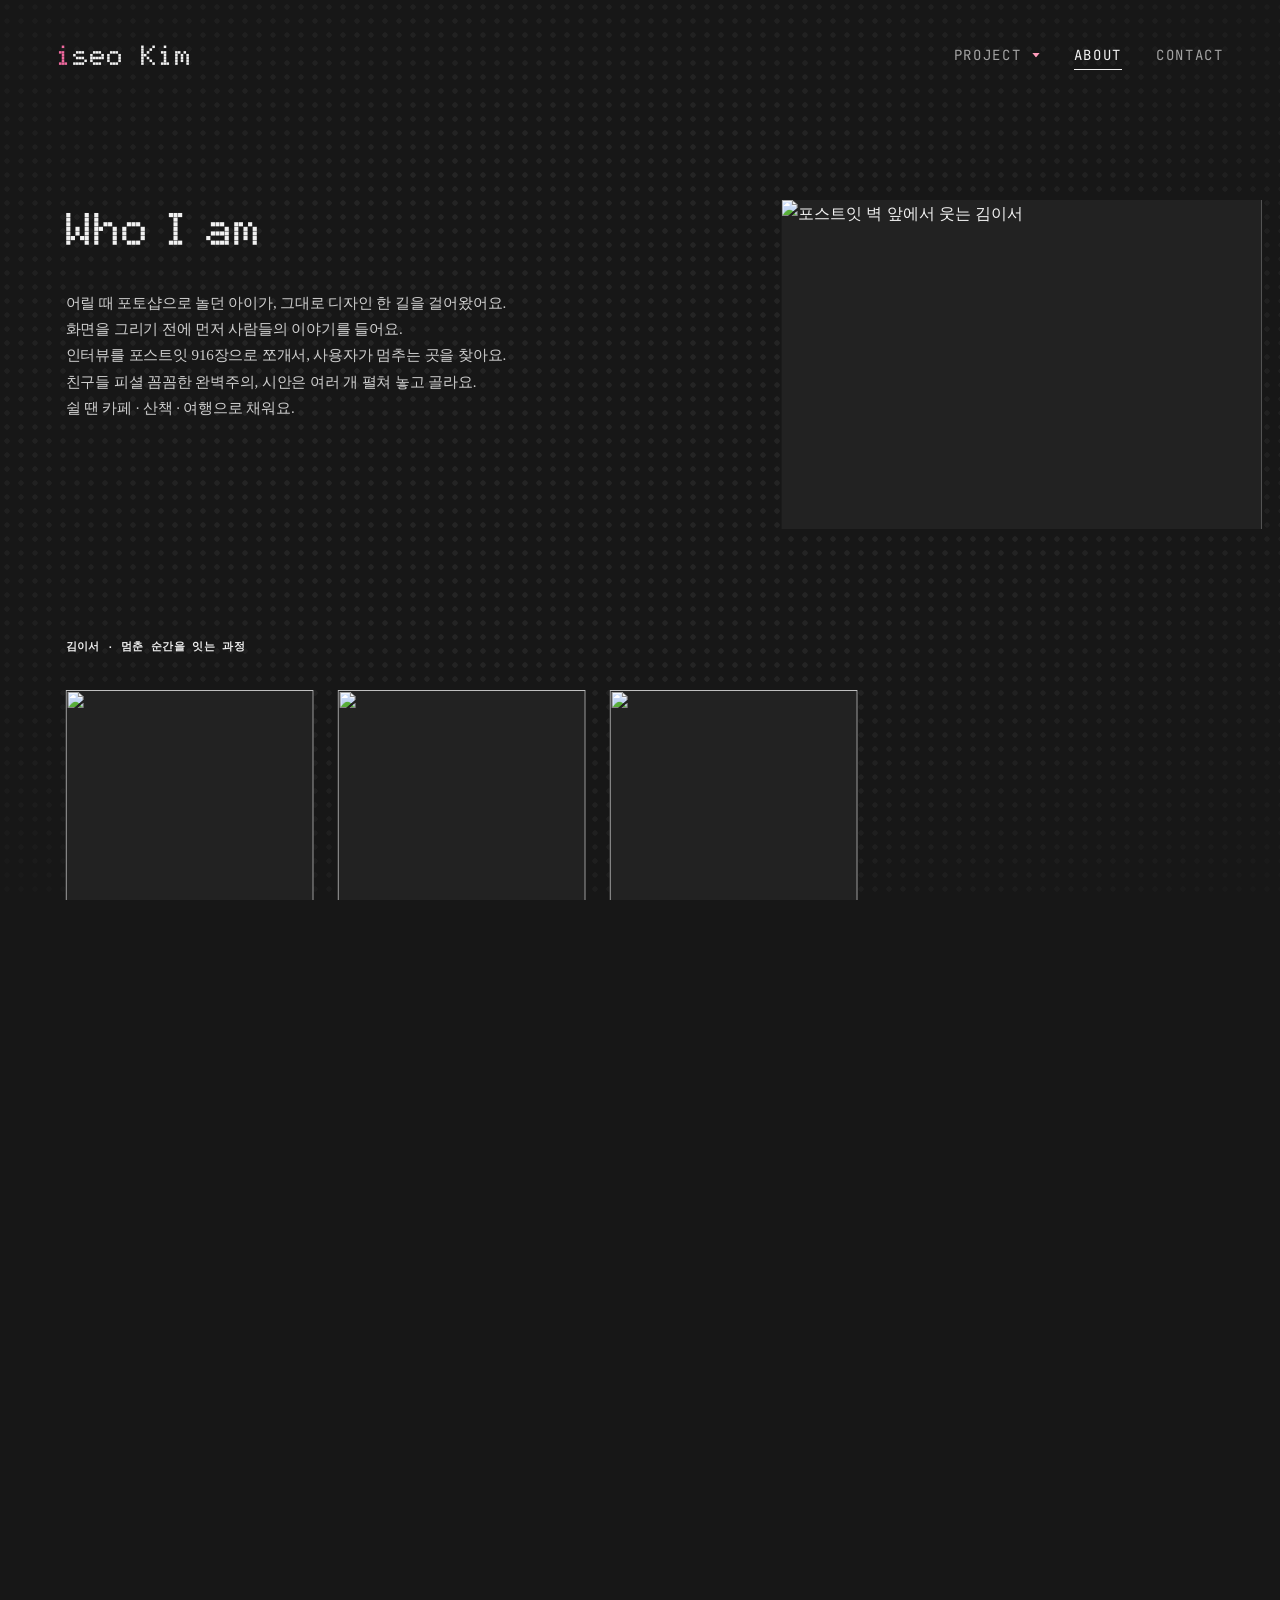
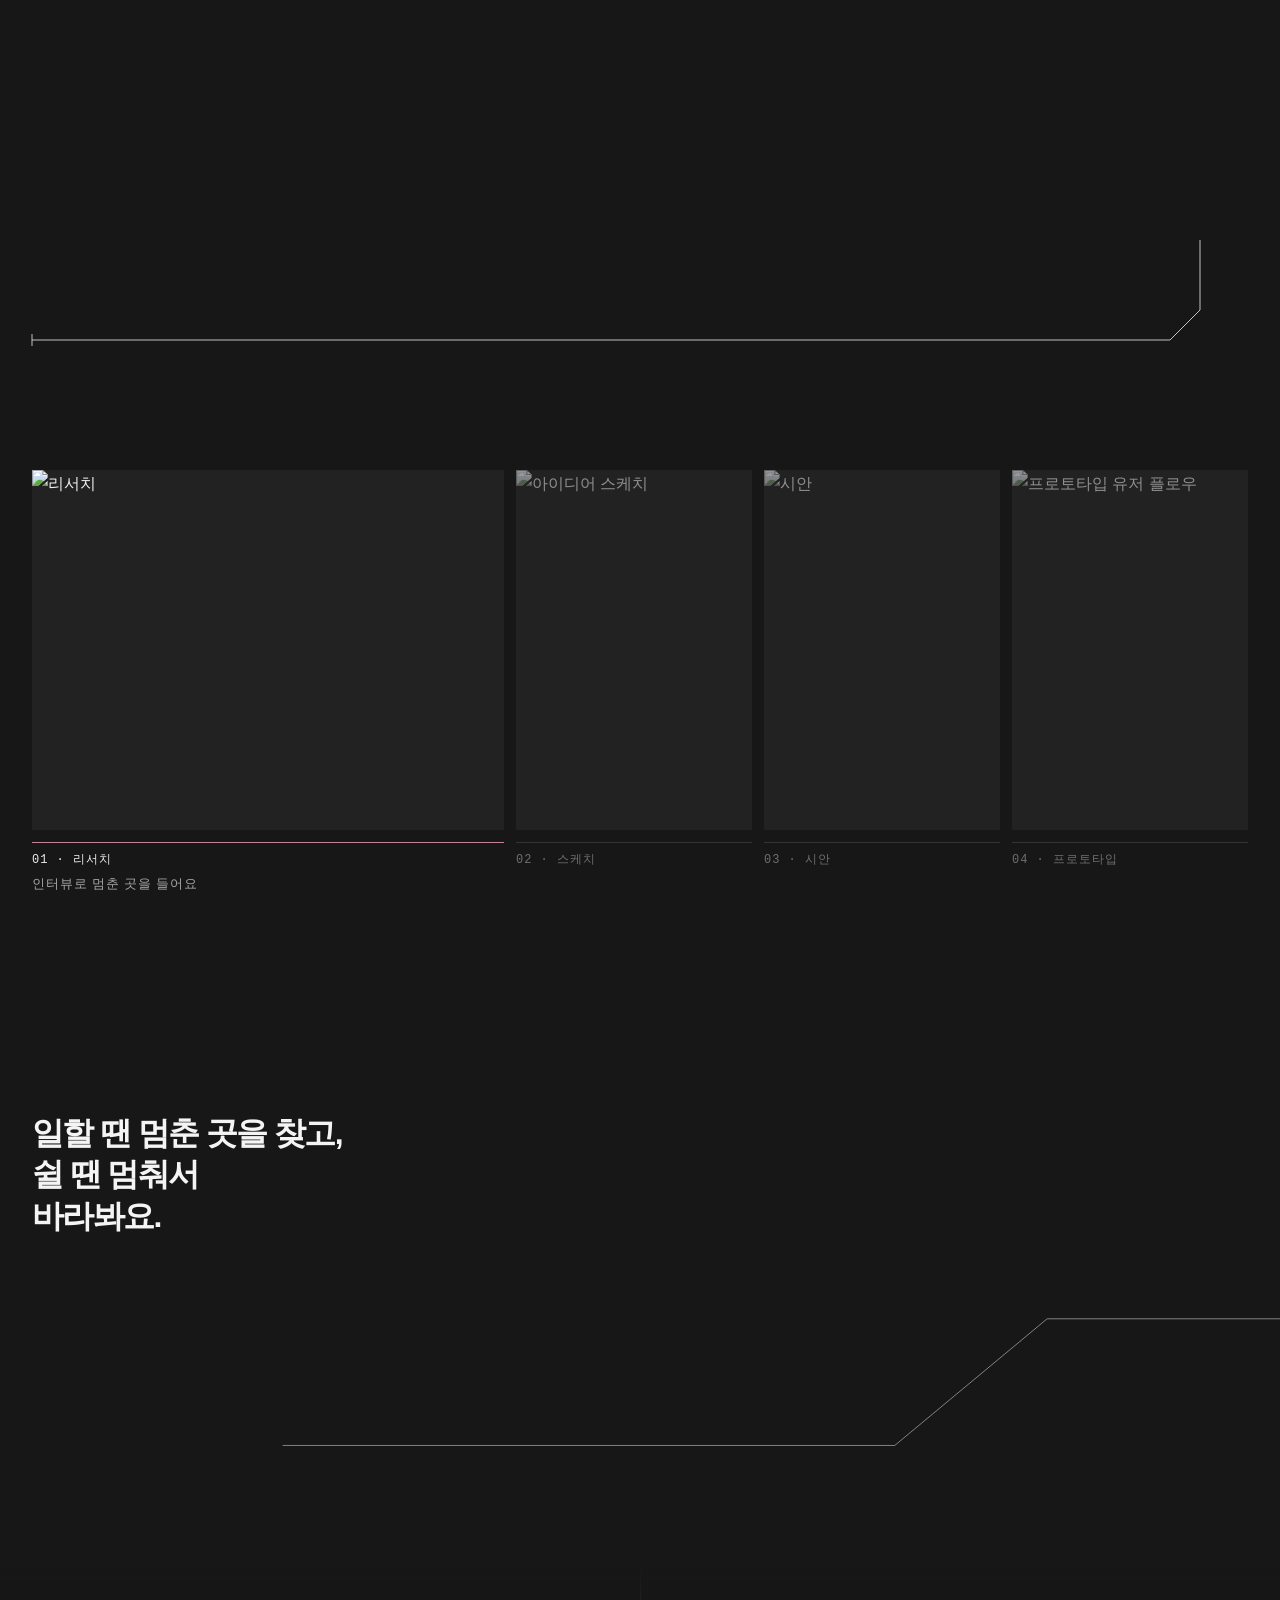
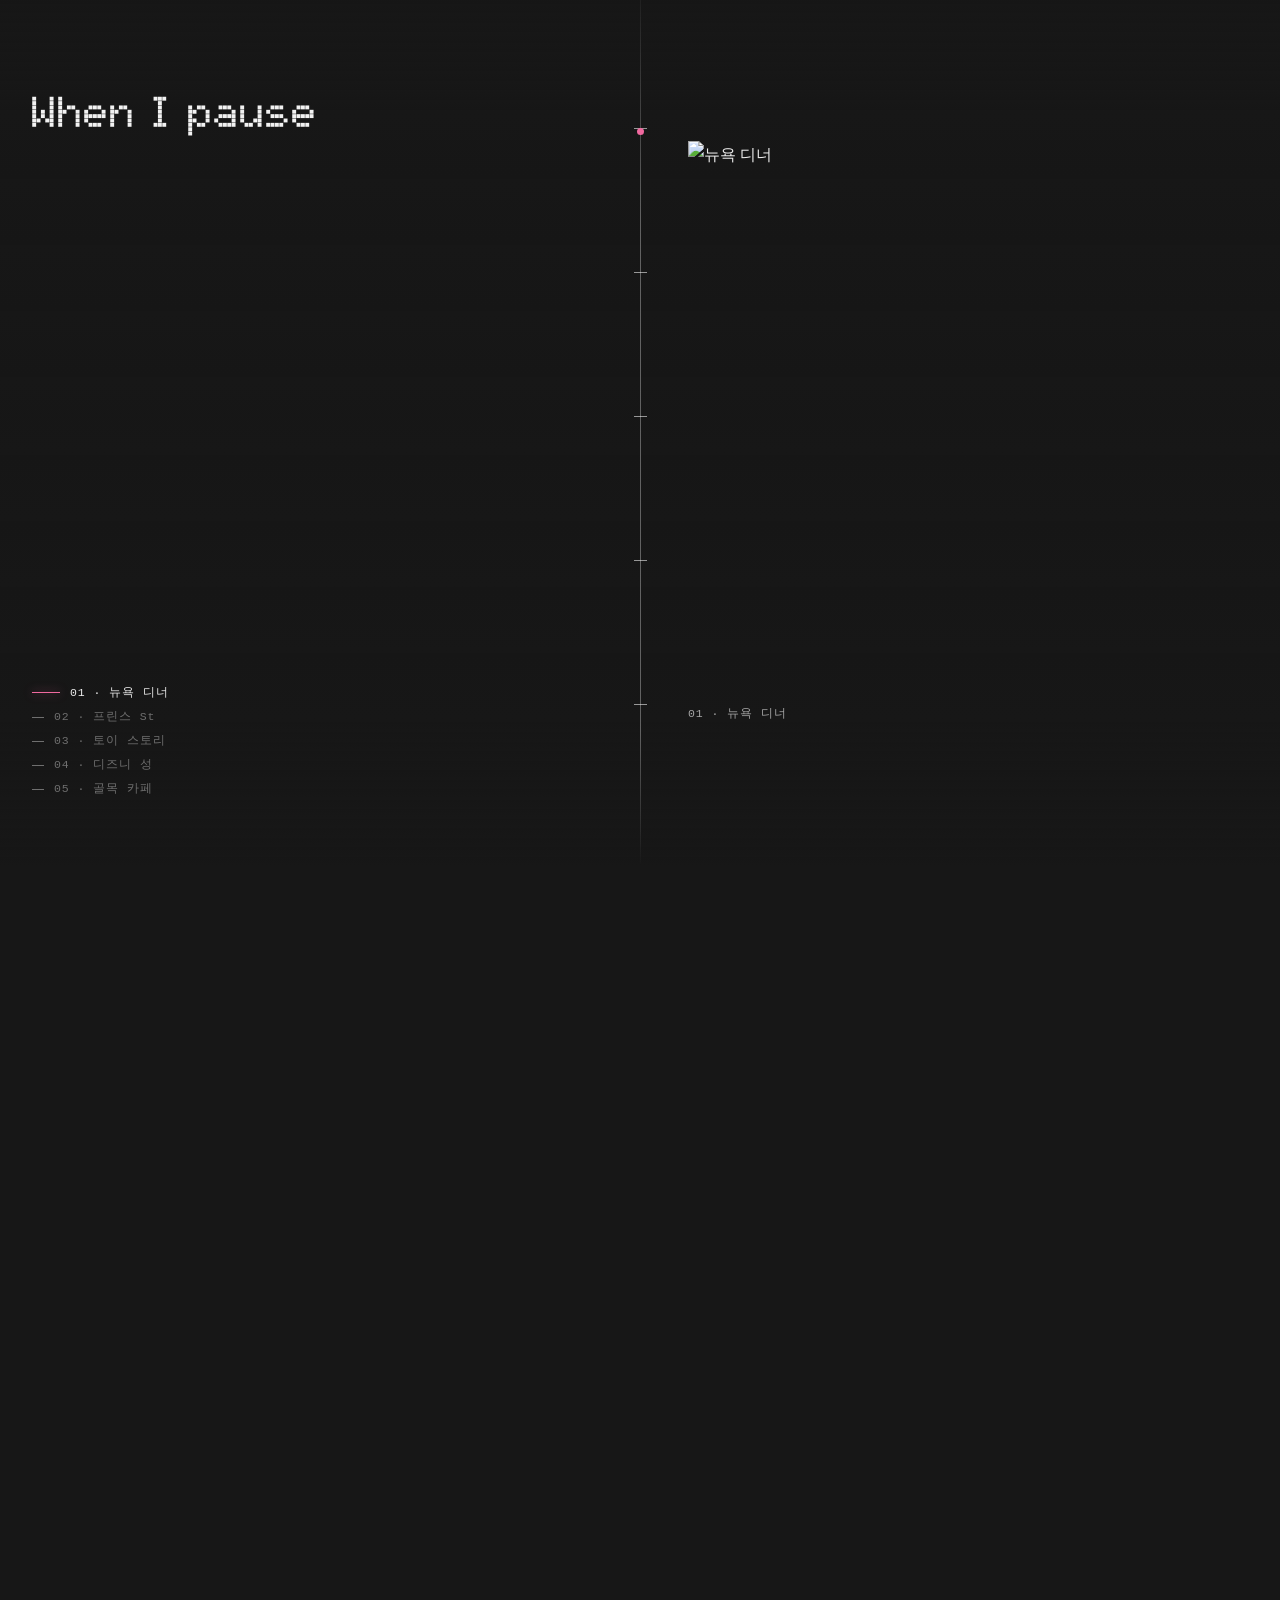
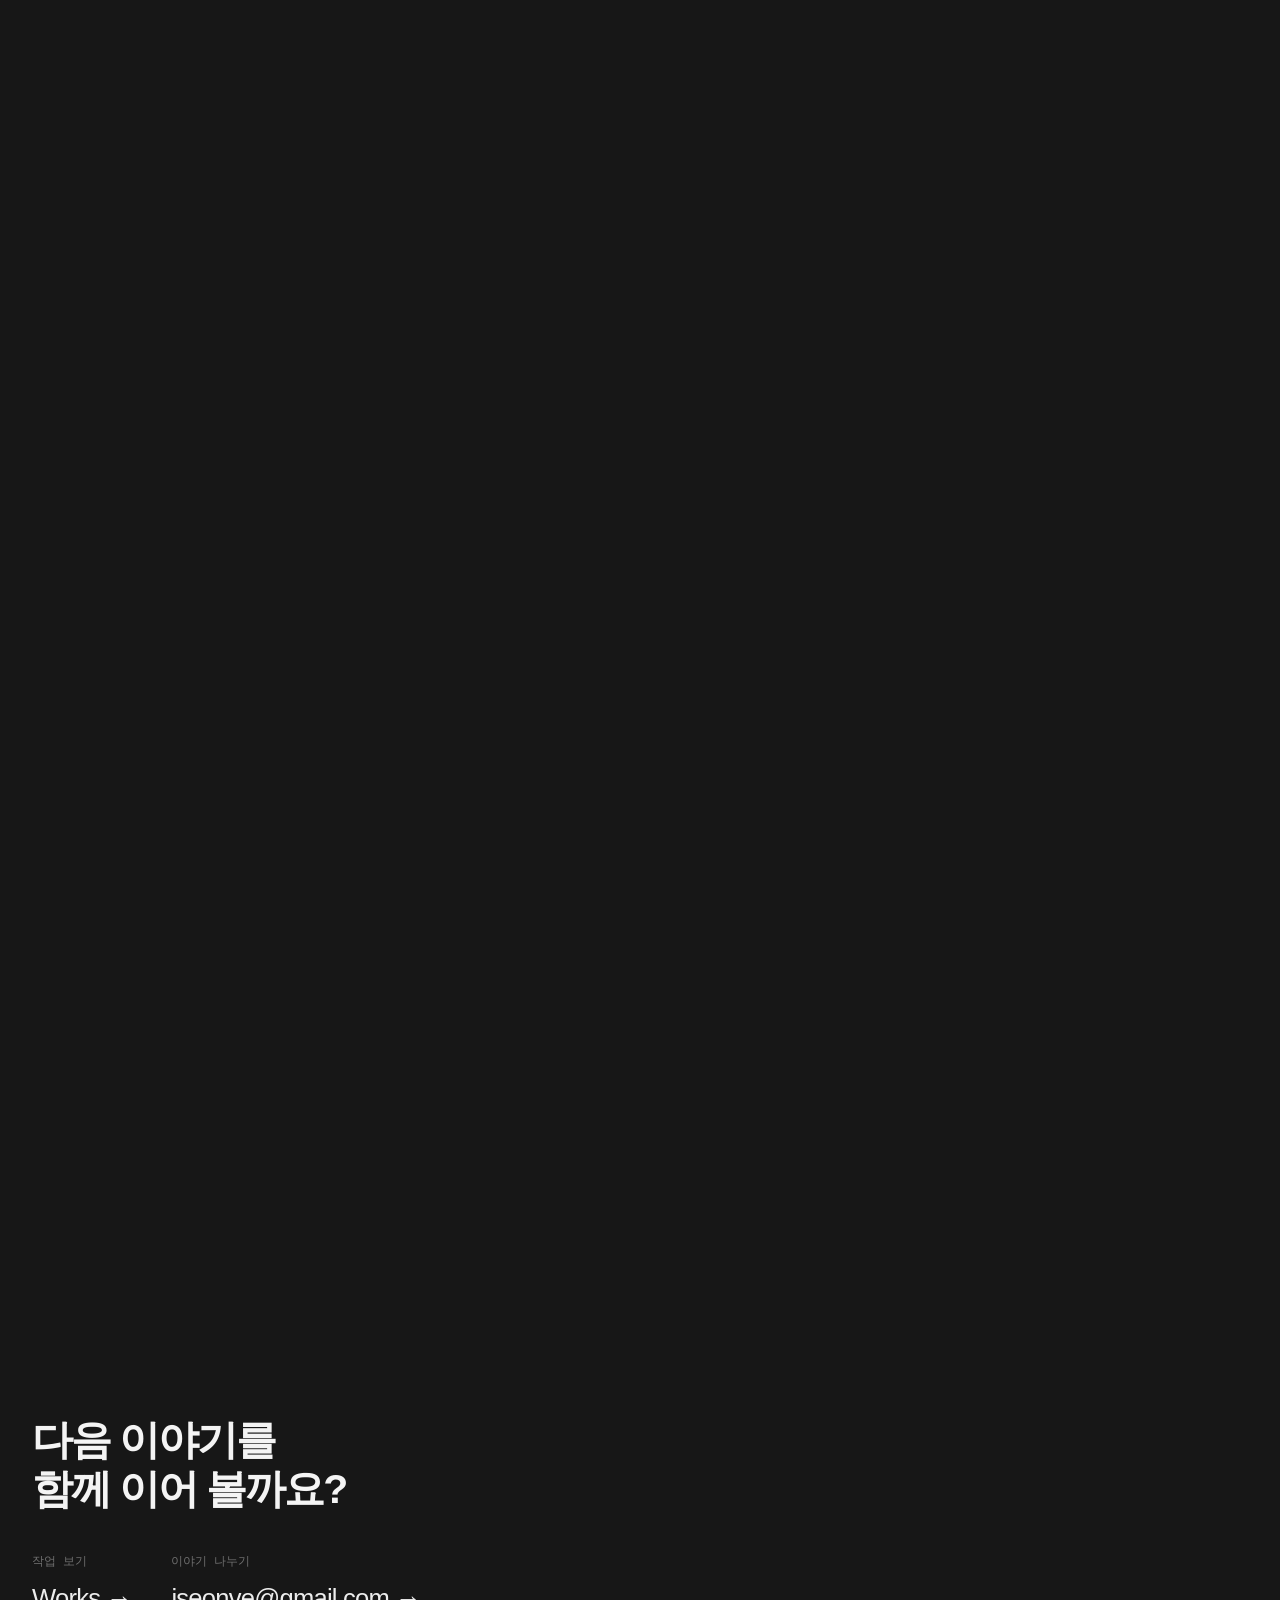
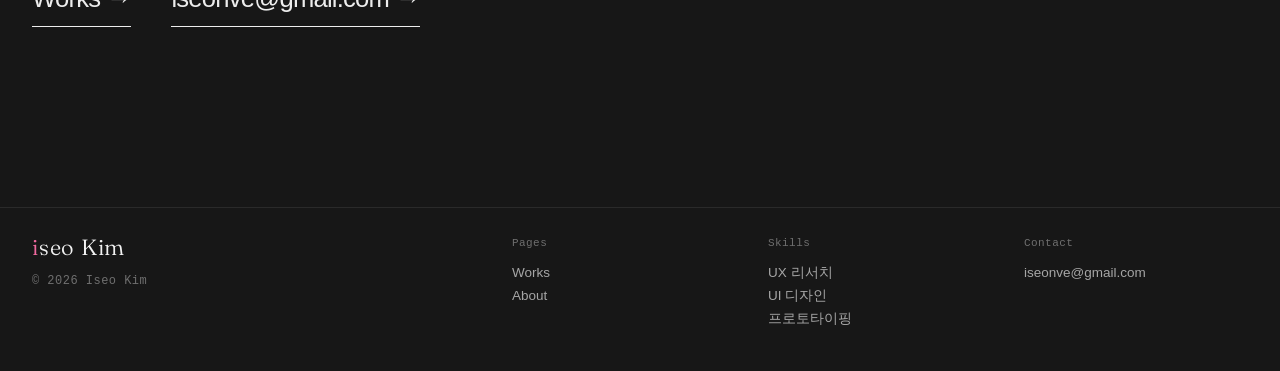
==== commit d23318cf: "Header: drop the reading-progress line Co-Authored-By: Claude Opus 5.5 <noreply@anthropic.com> Claud" ====
--- a/about.html
+++ b/about.html
@@ -481,7 +481,7 @@
 .hdr.hs.chap .hnri{transform:translateY(-16px)}
 .hdr .hpg{position:absolute;left:-2px;right:-2px;bottom:-13px;height:2px;border-radius:2px;overflow:hidden;opacity:0;transition:opacity .4s;pointer-events:none}
 .hdr .hpg i{display:block;height:100%;background:var(--hpc,#f0699f);transform-origin:left;transform:scaleX(var(--p,0))}
-.hdr.hs .hpg{opacity:1}
+.hdr .hpg,.hdr.hs .hpg{display:none!important}
 .hdr.hs .hnow i{animation:hdrp 2s ease-in-out infinite}
 @keyframes hdrp{50%{box-shadow:0 0 0 4px transparent,0 0 10px var(--hc,#f0699f);transform:scale(1.25)}}
 @media (max-width:720px){.hdr.hs{left:24px!important;right:24px!important;top:12px!important}.hdr::before{left:-14px!important;right:-14px!important}.hdr .hpg{left:6px;right:6px}}
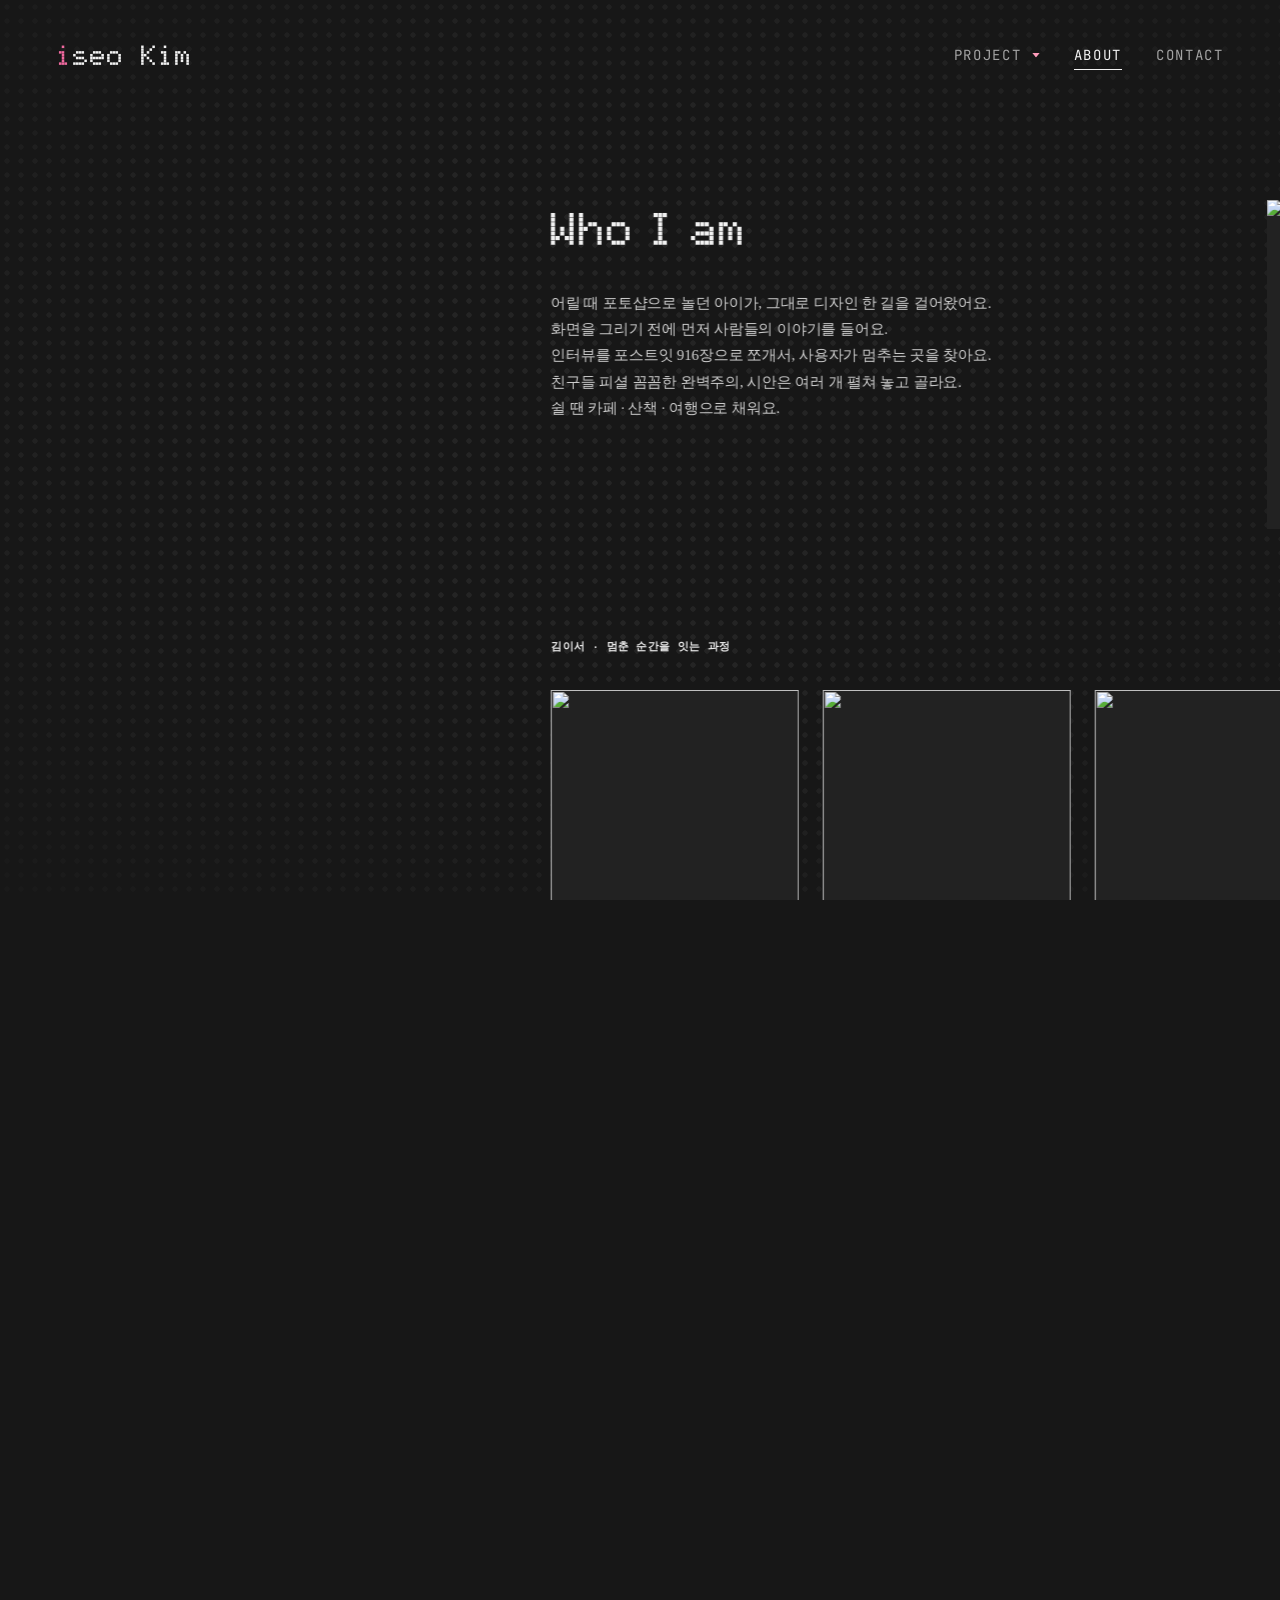
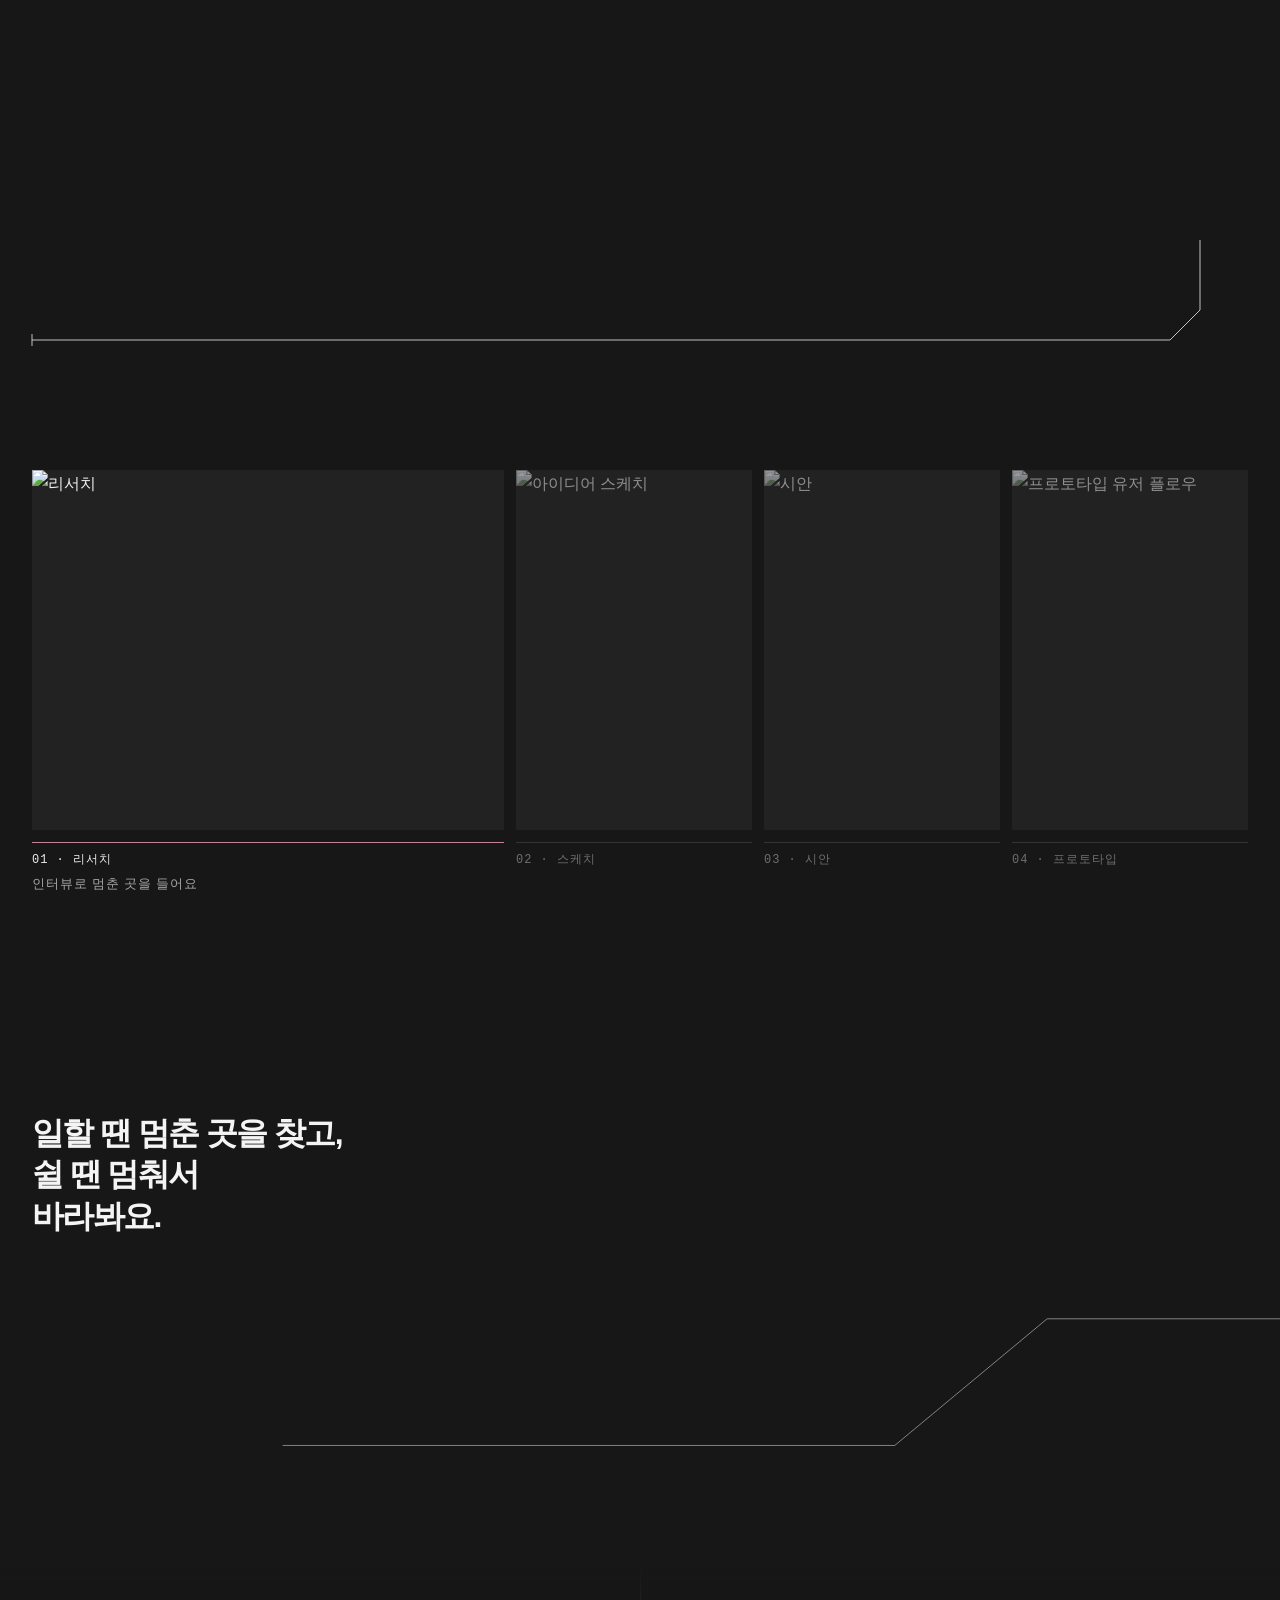
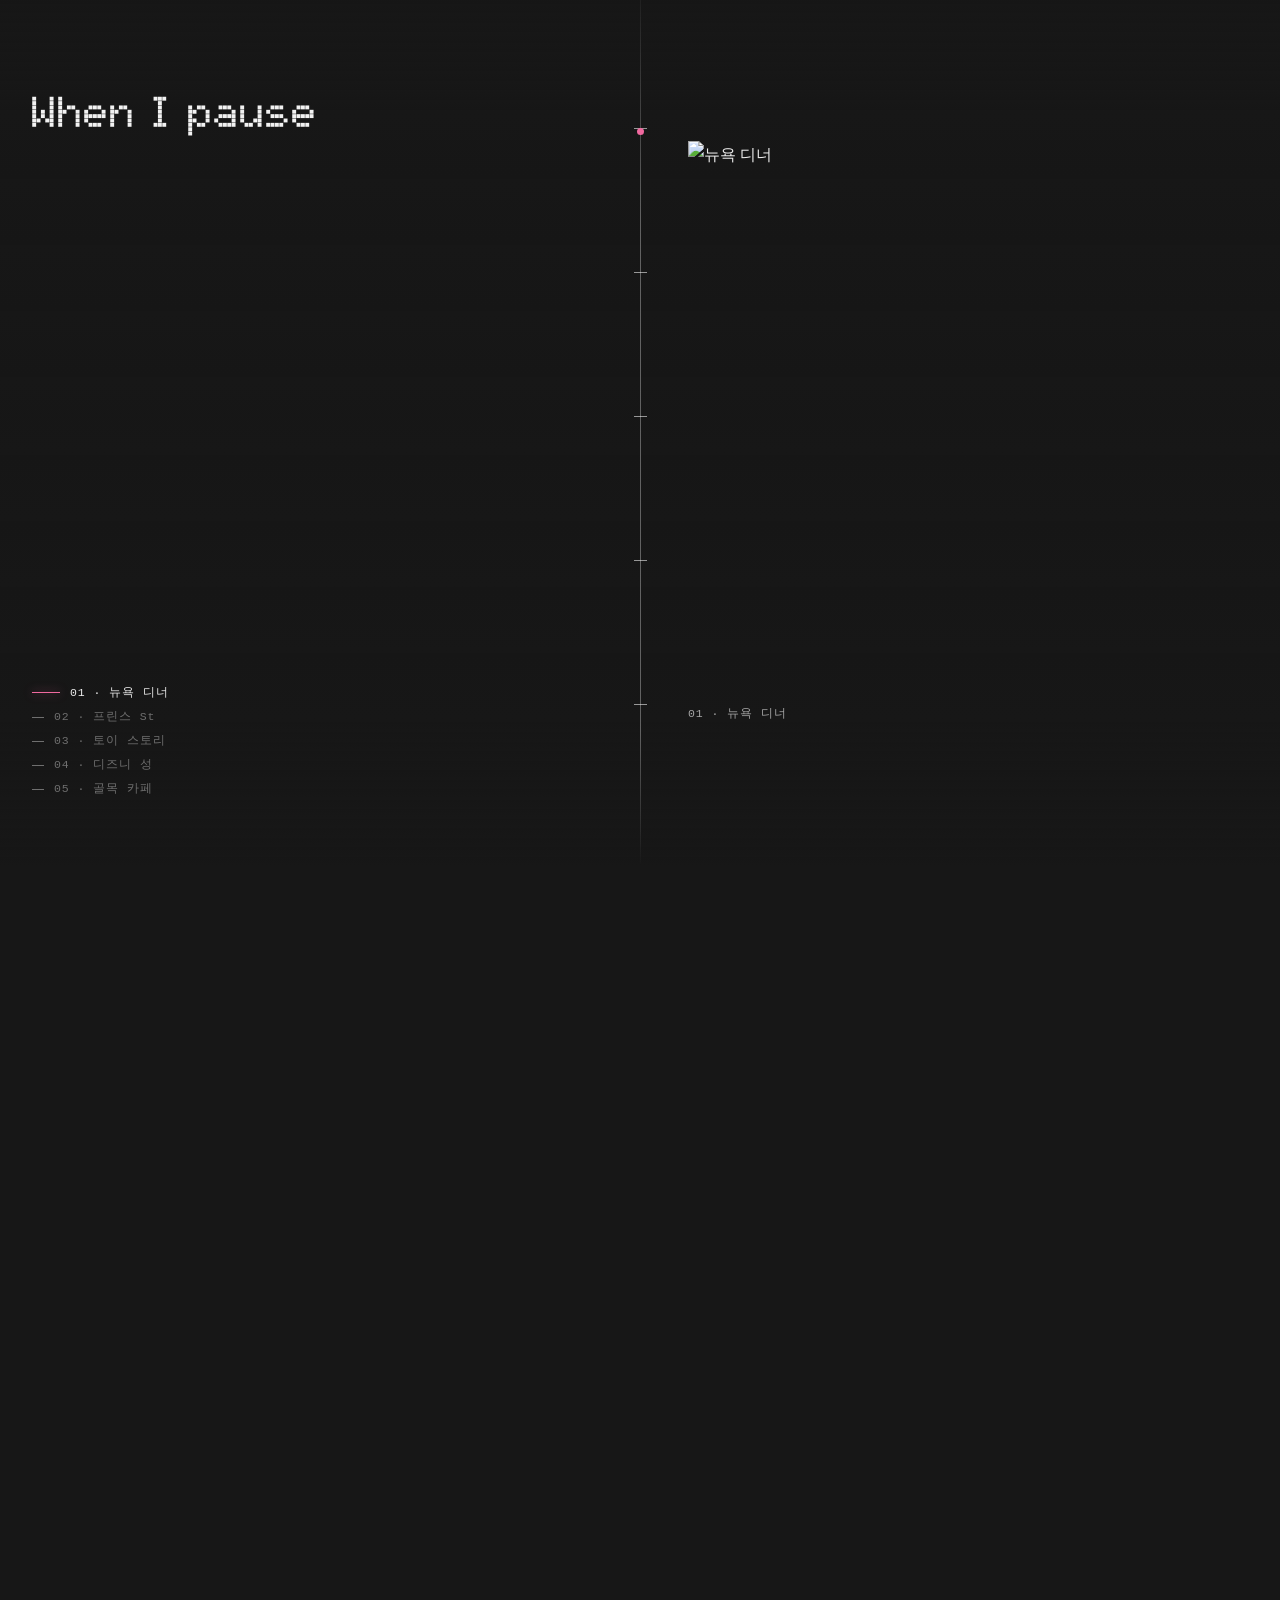
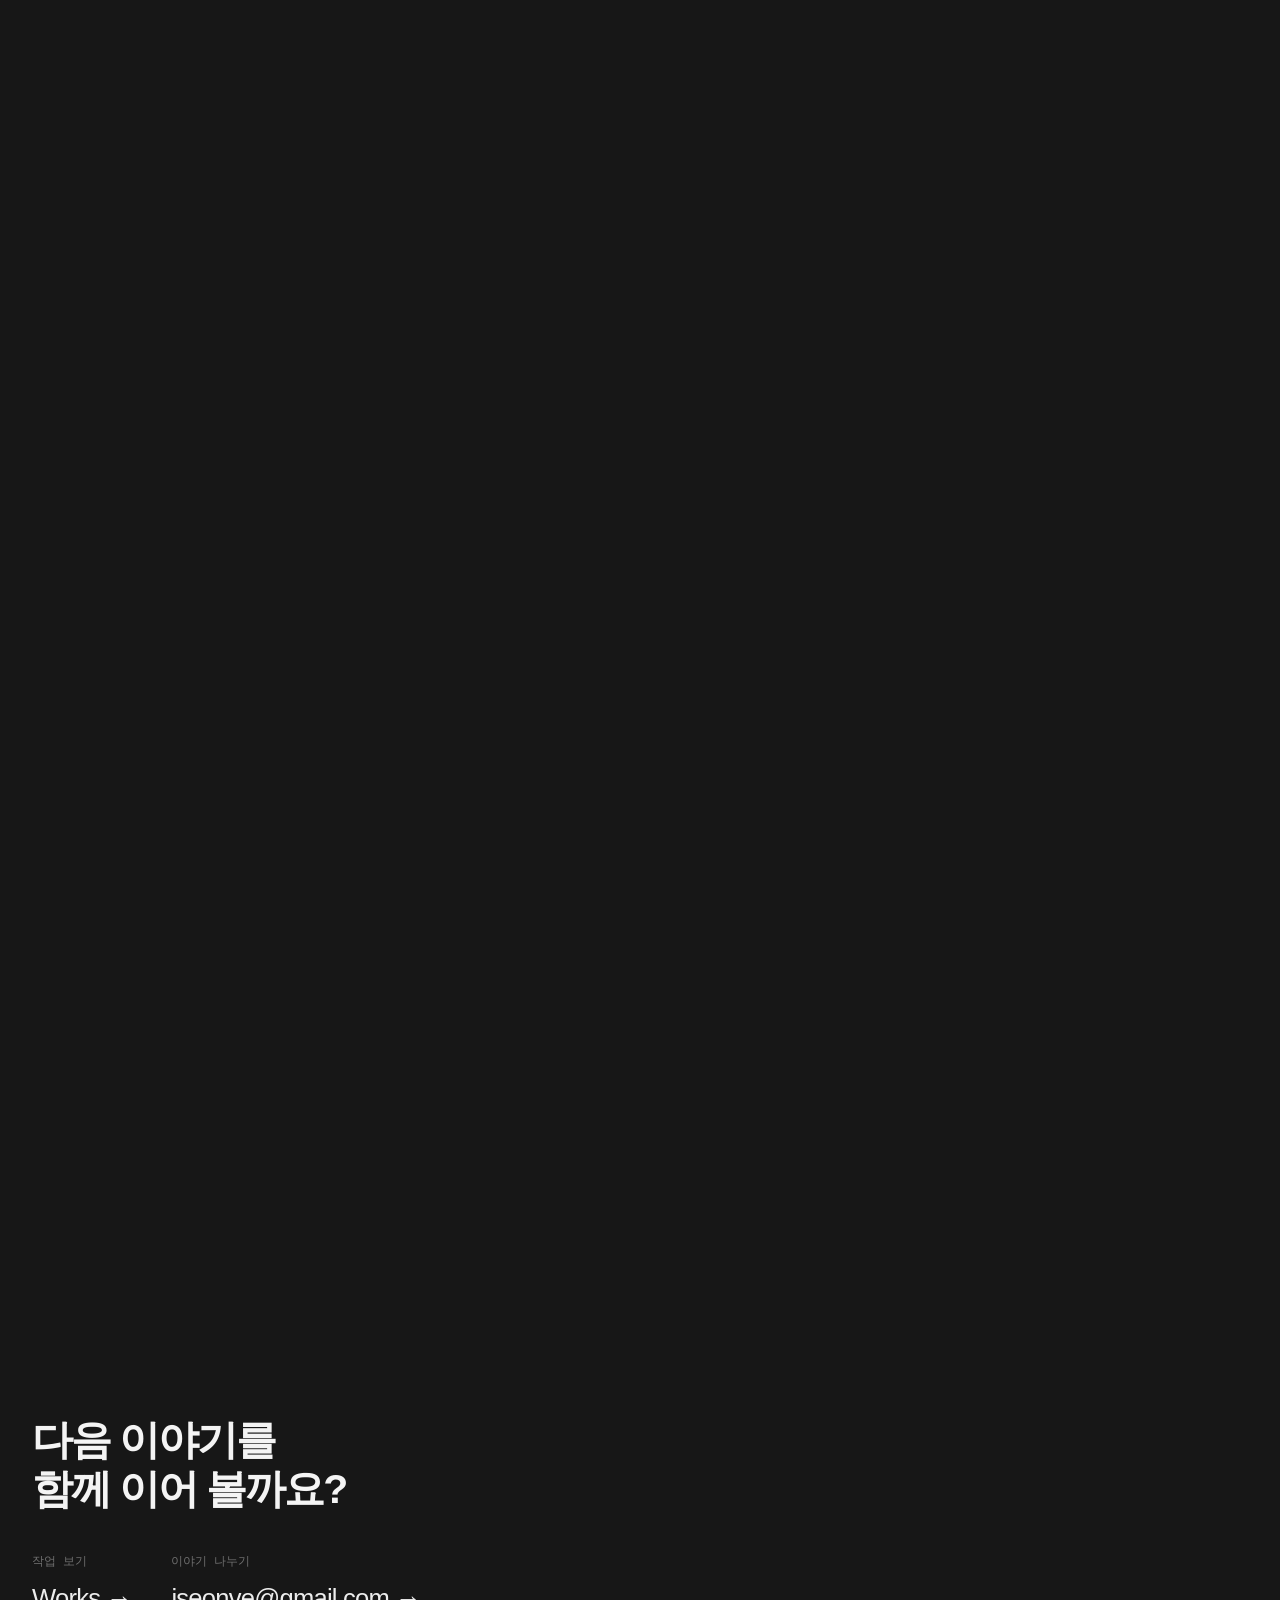
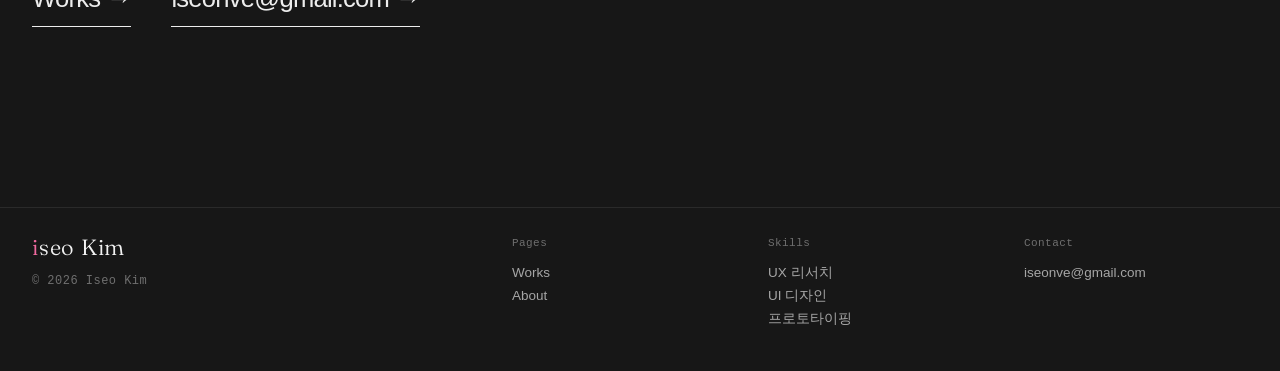
==== commit 2eb6a9e5: "Header capsule: more space above (30px) Co-Authored-By: Claude Opus 5.5 <noreply@anthropic.com> Clau" ====
--- a/about.html
+++ b/about.html
@@ -466,7 +466,7 @@
 /* header morph: on scroll the open header turns into a floating glass capsule; the project label rolls into the current chapter and a thin line shows reading progress */
 .hdr{transition:top .7s cubic-bezier(.22,.7,.2,1),left .7s cubic-bezier(.22,.7,.2,1),right .7s cubic-bezier(.22,.7,.2,1)!important}
 .hdr::before{left:-26px!important;right:-26px!important;top:-13px!important;height:calc(100% + 26px)!important;border-radius:999px;background:rgba(24,24,26,.72)!important;-webkit-backdrop-filter:blur(16px) saturate(1.5);backdrop-filter:blur(16px) saturate(1.5);box-shadow:0 0 0 1px rgba(255,255,255,.08),0 18px 40px -18px rgba(0,0,0,.6);opacity:0;transform:scale(1.04,1.3);transition:opacity .45s,transform .7s cubic-bezier(.22,.7,.2,1),background .4s,box-shadow .4s!important}
-.hdr.hs{top:16px!important;left:max(calc(var(--side) + 26px),calc(50% - 600px))!important;right:max(calc(var(--side) + 26px),calc(50% - 600px))!important}
+.hdr.hs{top:30px!important;left:max(calc(var(--side) + 26px),calc(50% - 600px))!important;right:max(calc(var(--side) + 26px),calc(50% - 600px))!important}
 .hdr.hs::before{opacity:1;transform:none}
 .hdr.hs.lt .hlogo{color:#f2f2f2!important}
 .hdr.hs.lt :is(.hnv,.hmid)>a,.hdr.hs.lt .hdd>a{color:#a3a3a3!important}
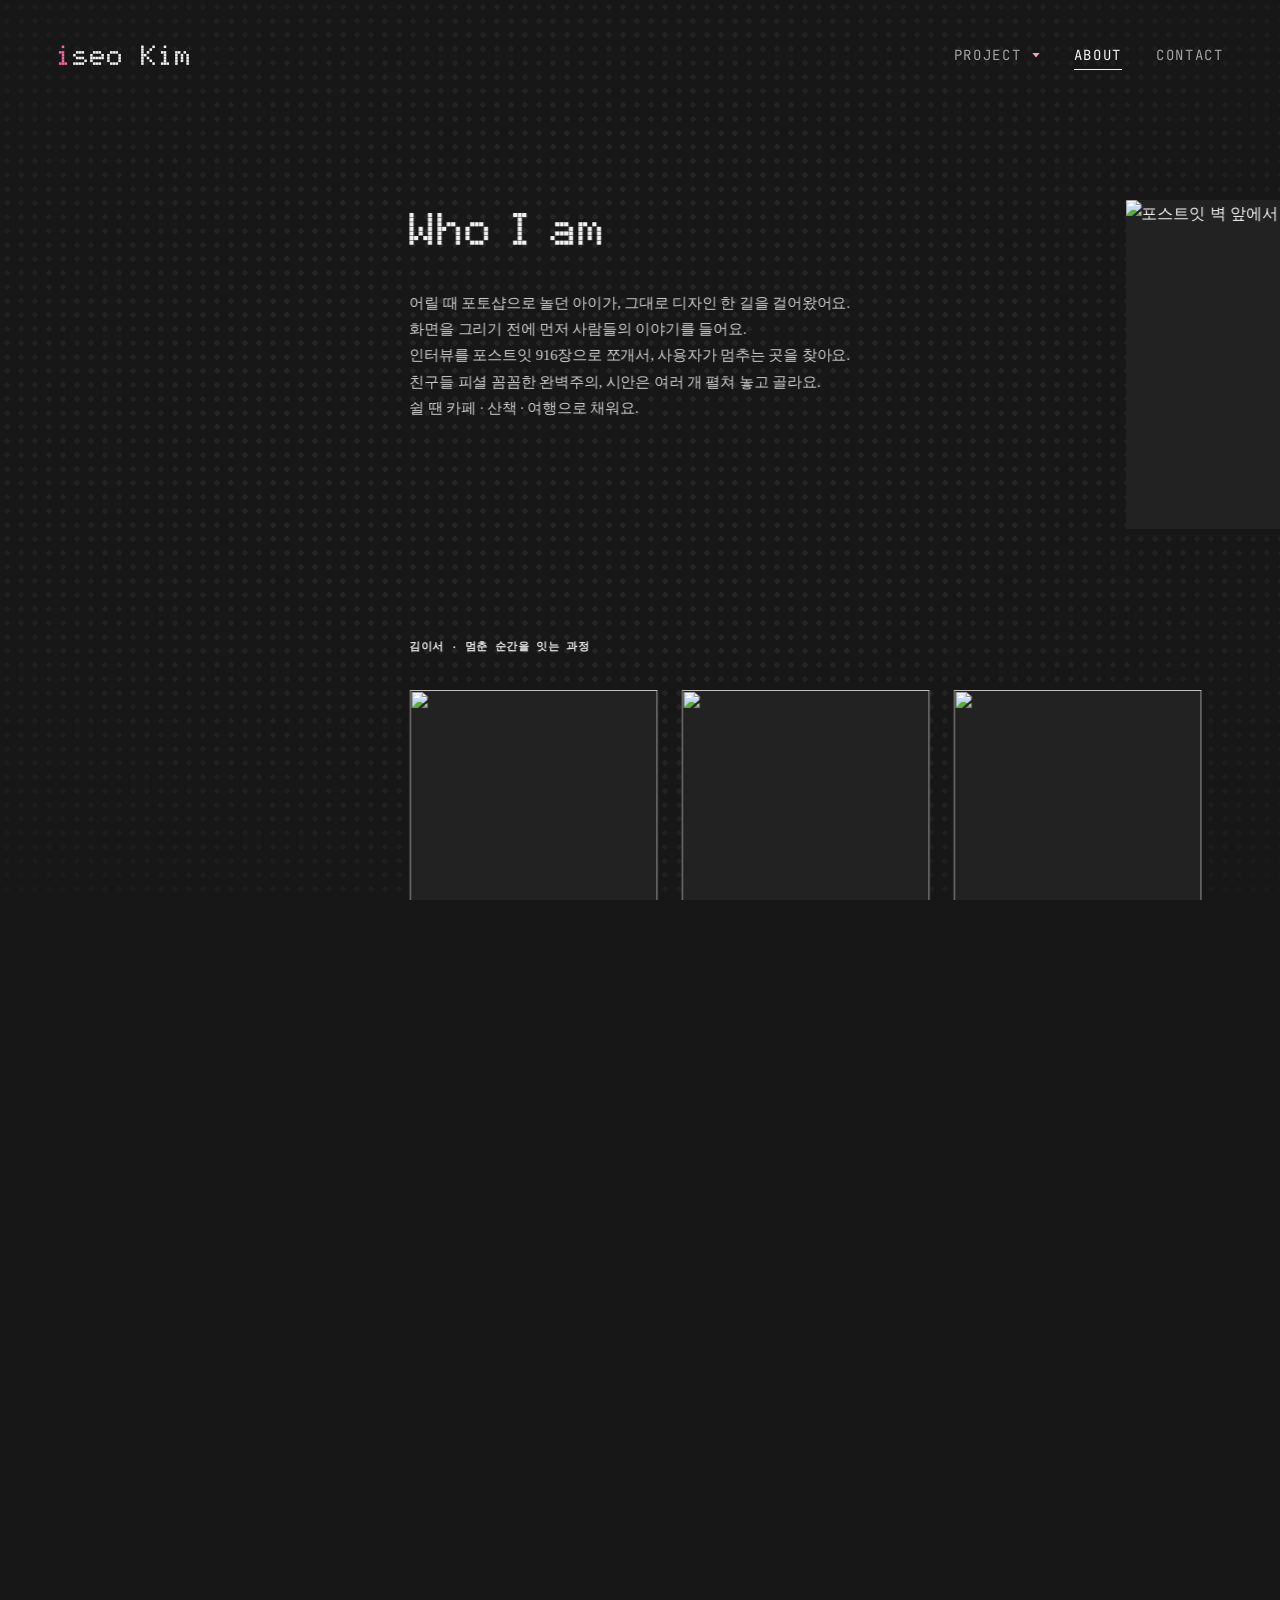
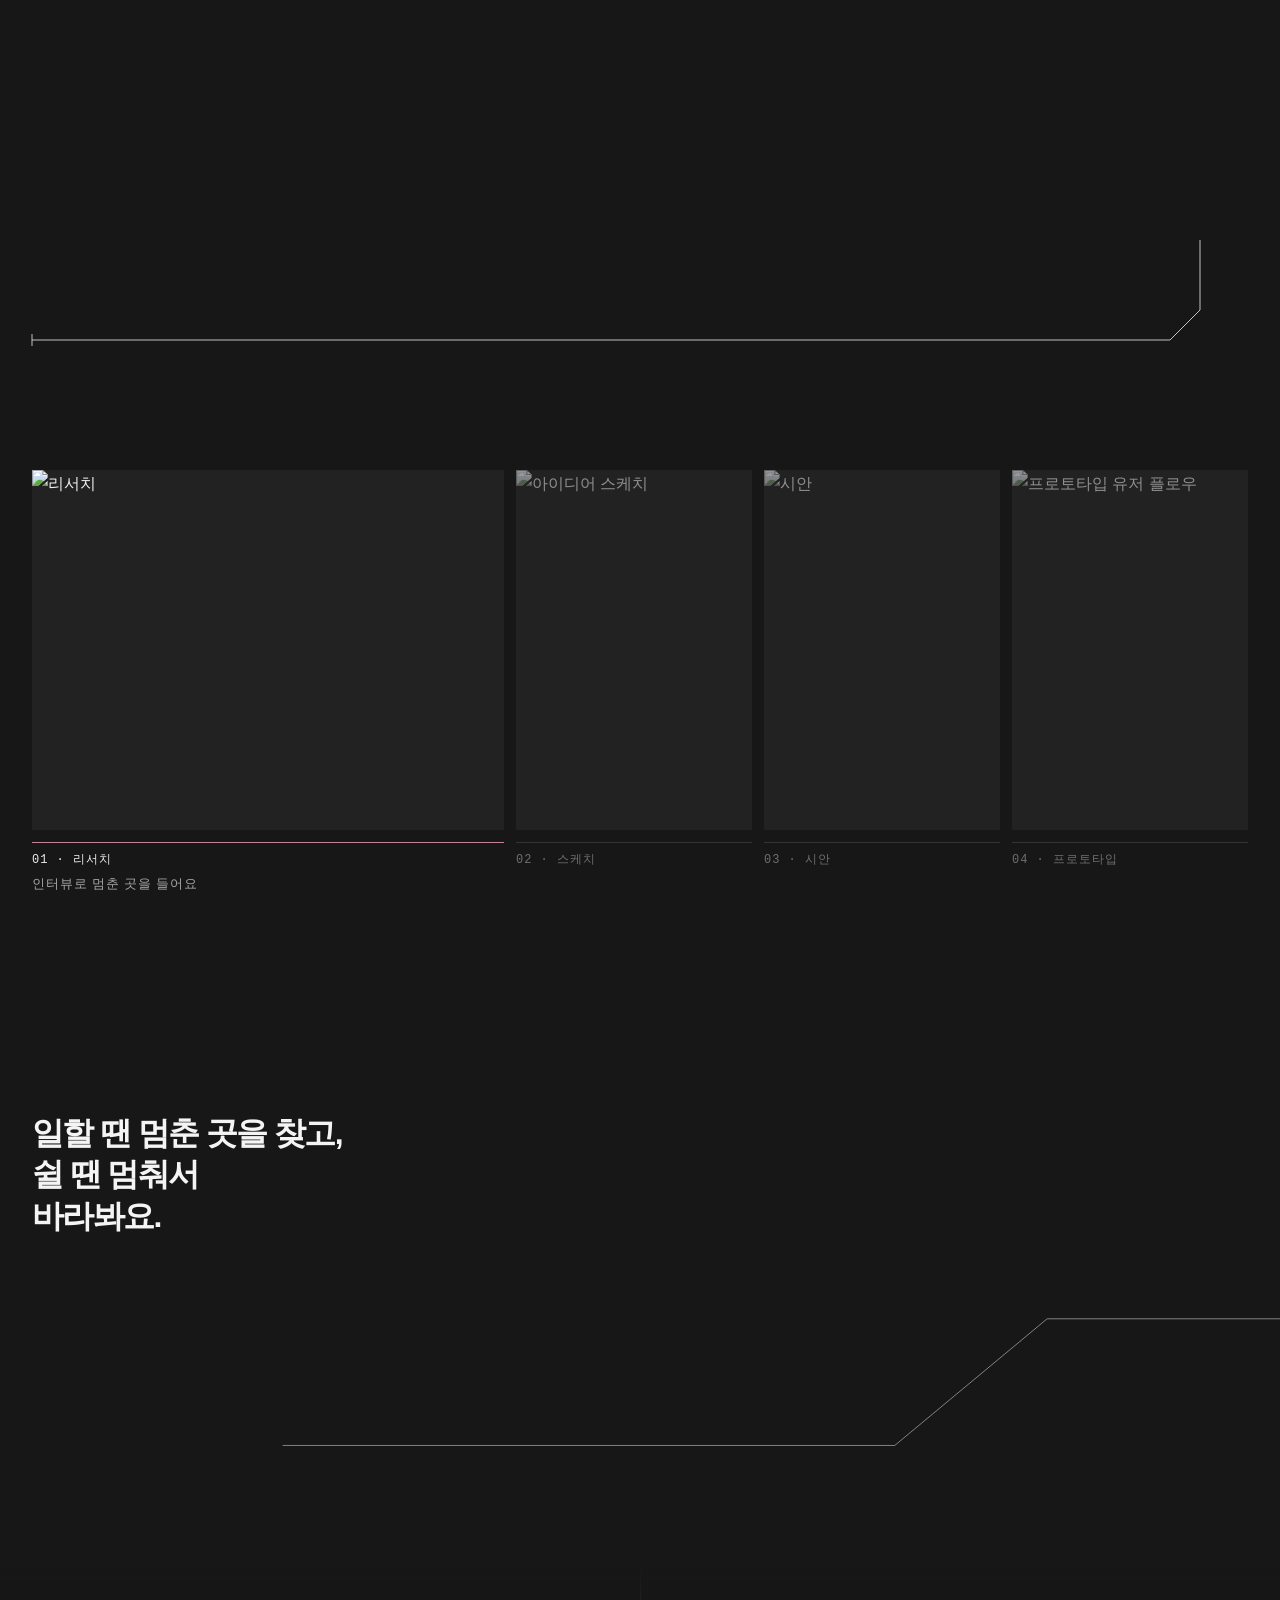
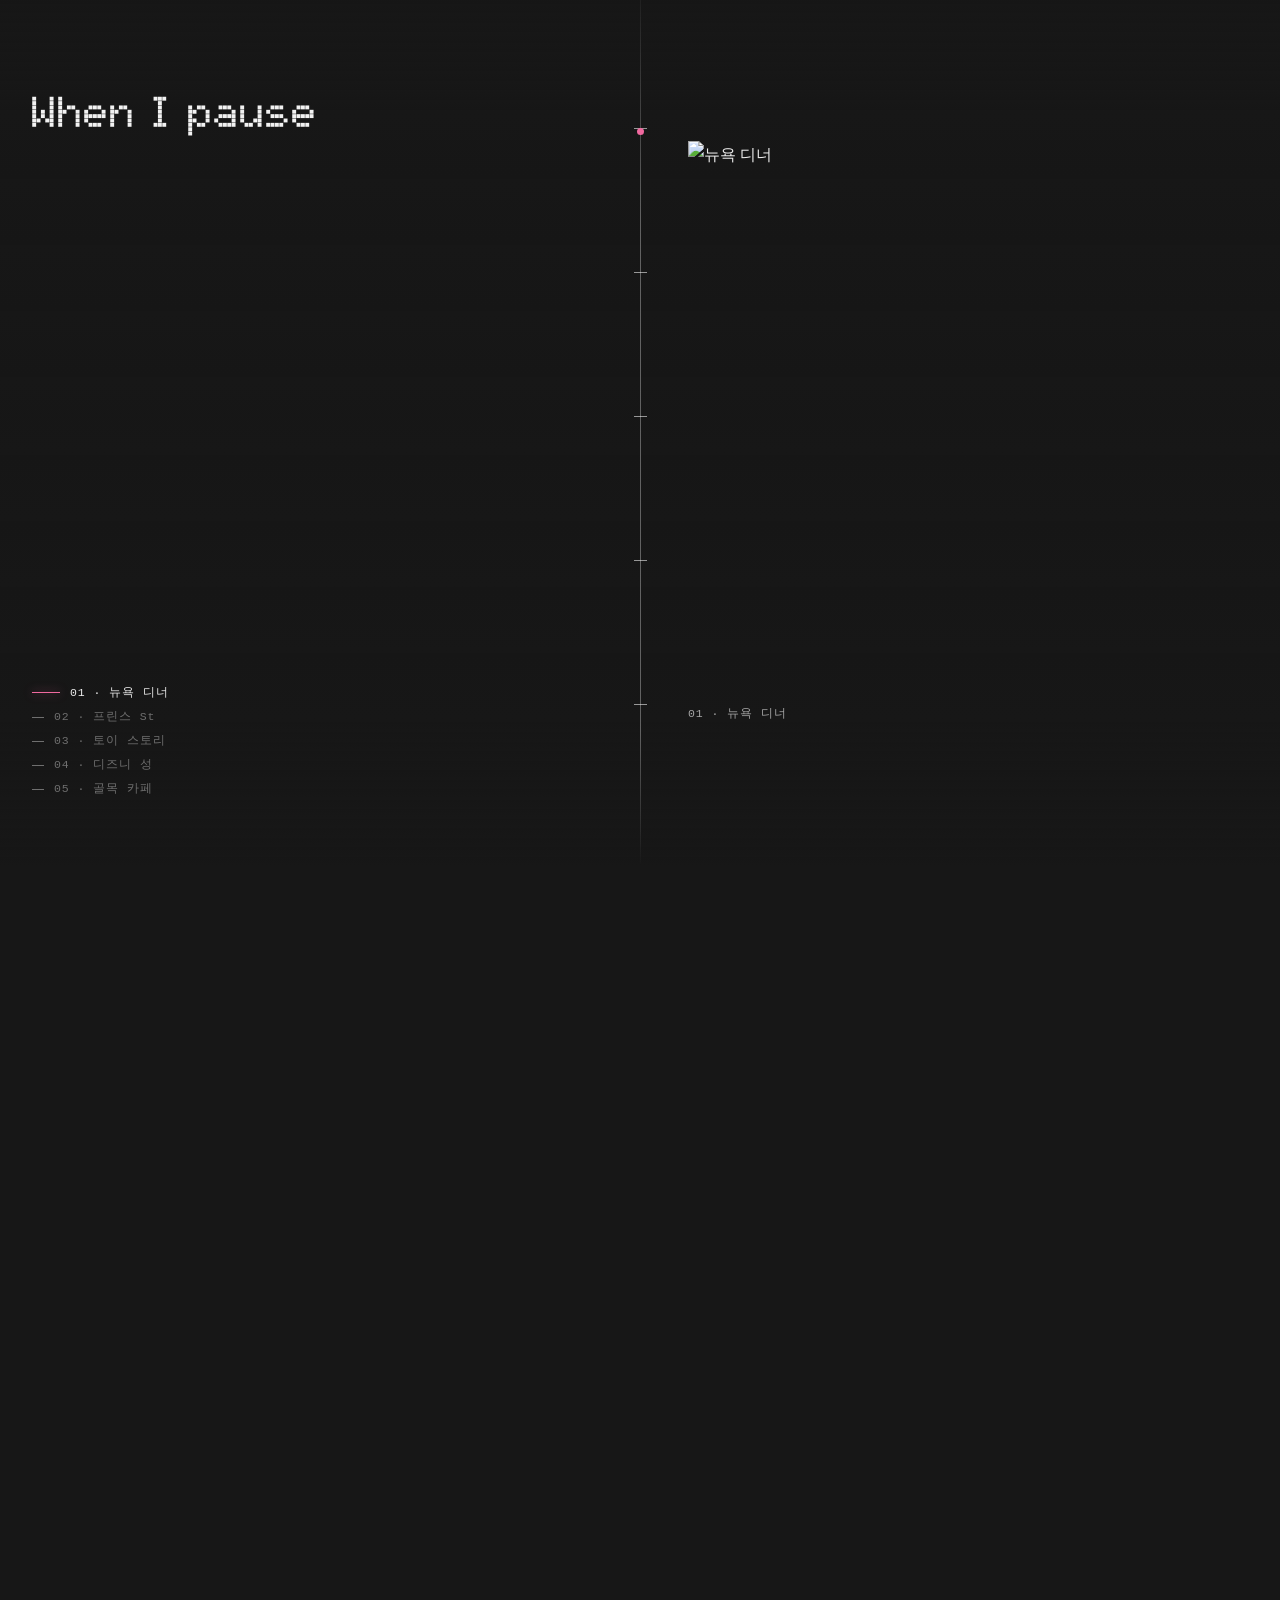
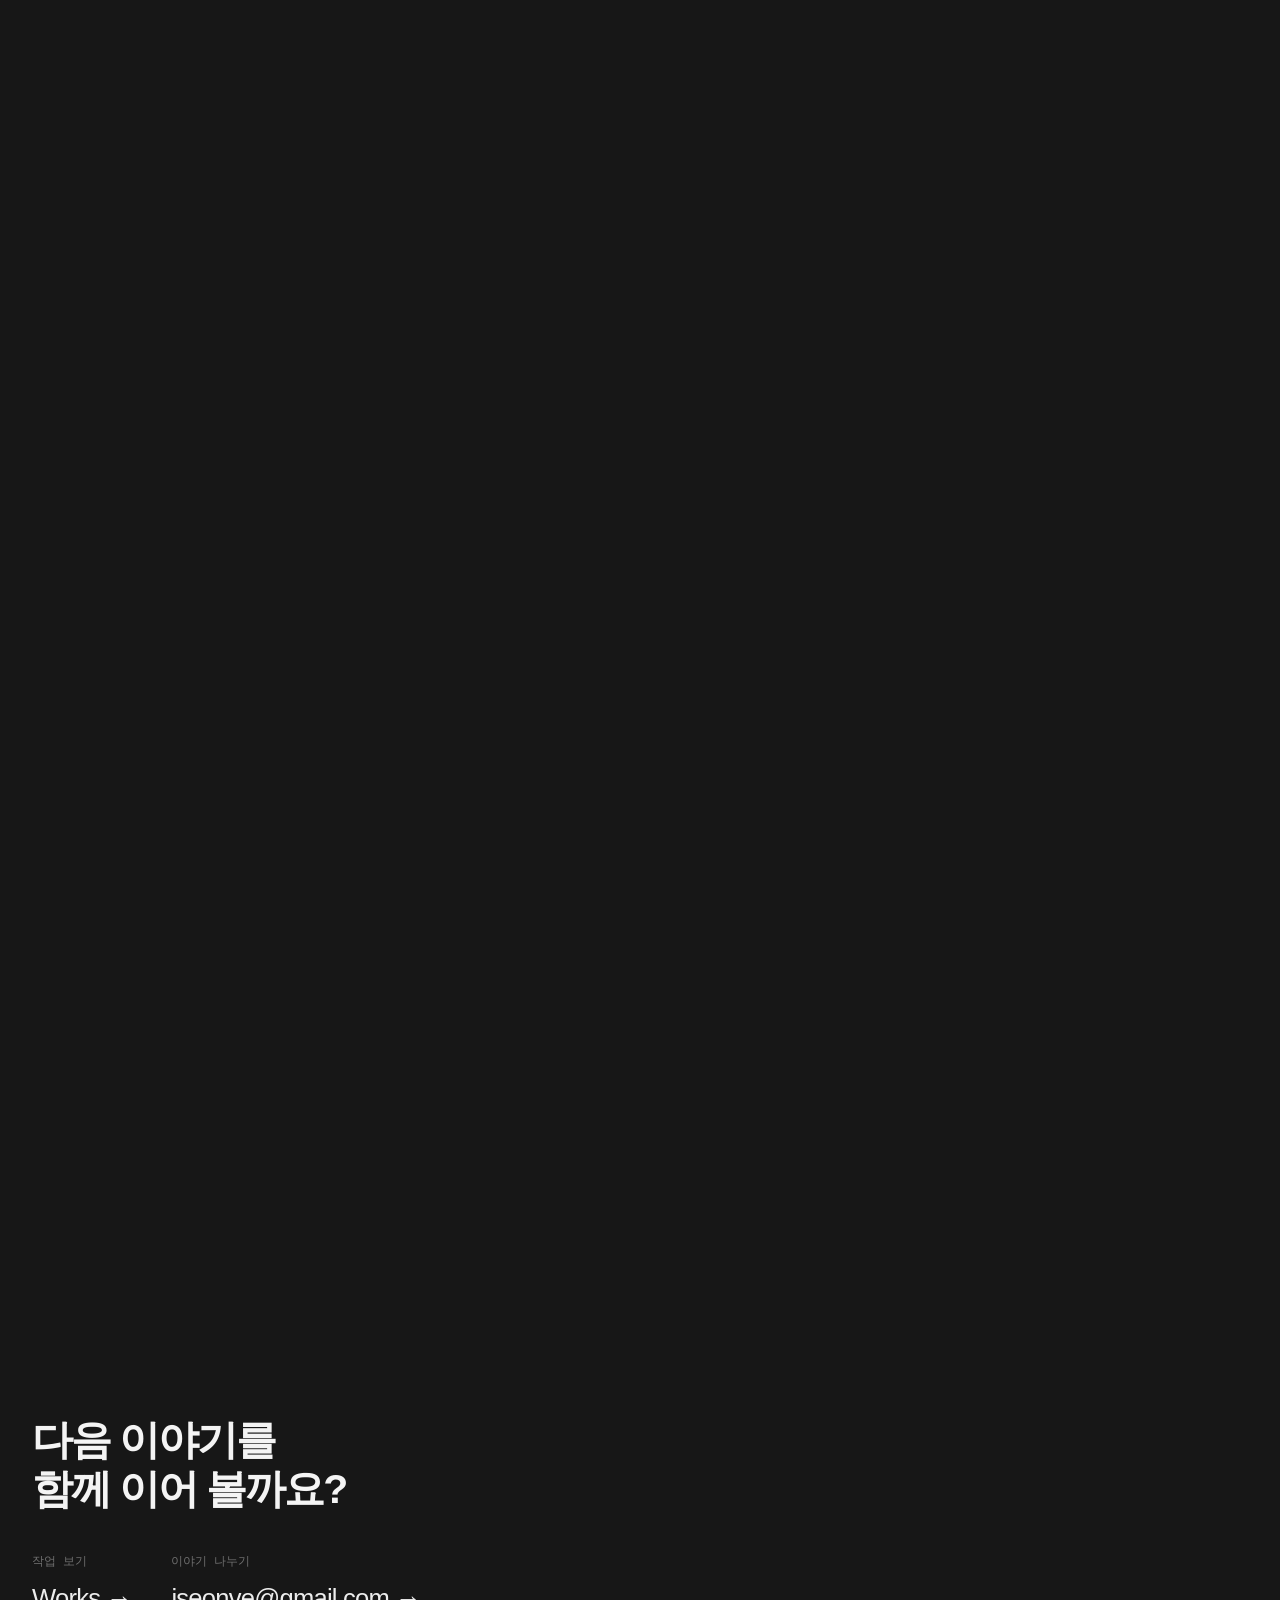
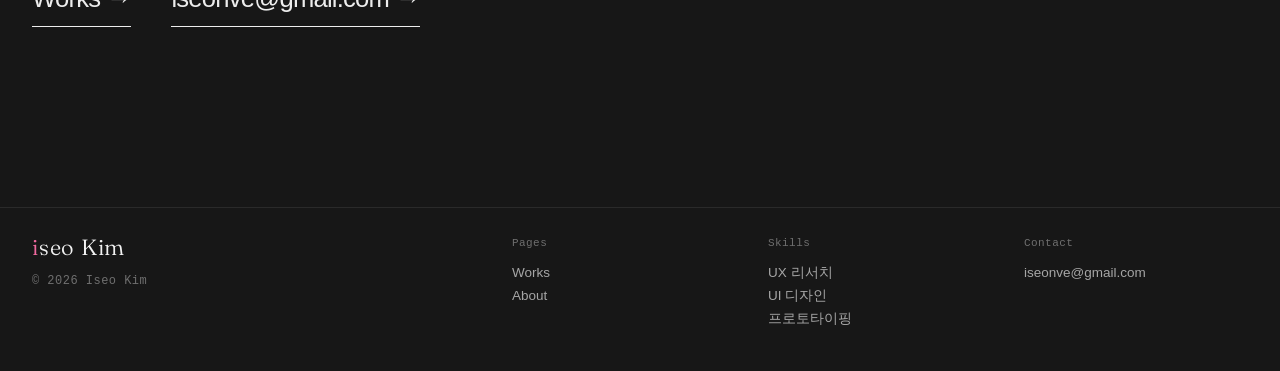
==== commit 02b027fa: "Header capsule: 35px gap above the capsule edge Co-Authored-By: Claude Opus 5.5 <noreply@anthropic.c" ====
--- a/about.html
+++ b/about.html
@@ -466,7 +466,7 @@
 /* header morph: on scroll the open header turns into a floating glass capsule; the project label rolls into the current chapter and a thin line shows reading progress */
 .hdr{transition:top .7s cubic-bezier(.22,.7,.2,1),left .7s cubic-bezier(.22,.7,.2,1),right .7s cubic-bezier(.22,.7,.2,1)!important}
 .hdr::before{left:-26px!important;right:-26px!important;top:-13px!important;height:calc(100% + 26px)!important;border-radius:999px;background:rgba(24,24,26,.72)!important;-webkit-backdrop-filter:blur(16px) saturate(1.5);backdrop-filter:blur(16px) saturate(1.5);box-shadow:0 0 0 1px rgba(255,255,255,.08),0 18px 40px -18px rgba(0,0,0,.6);opacity:0;transform:scale(1.04,1.3);transition:opacity .45s,transform .7s cubic-bezier(.22,.7,.2,1),background .4s,box-shadow .4s!important}
-.hdr.hs{top:30px!important;left:max(calc(var(--side) + 26px),calc(50% - 600px))!important;right:max(calc(var(--side) + 26px),calc(50% - 600px))!important}
+.hdr.hs{top:48px!important;left:max(calc(var(--side) + 26px),calc(50% - 600px))!important;right:max(calc(var(--side) + 26px),calc(50% - 600px))!important}
 .hdr.hs::before{opacity:1;transform:none}
 .hdr.hs.lt .hlogo{color:#f2f2f2!important}
 .hdr.hs.lt :is(.hnv,.hmid)>a,.hdr.hs.lt .hdd>a{color:#a3a3a3!important}
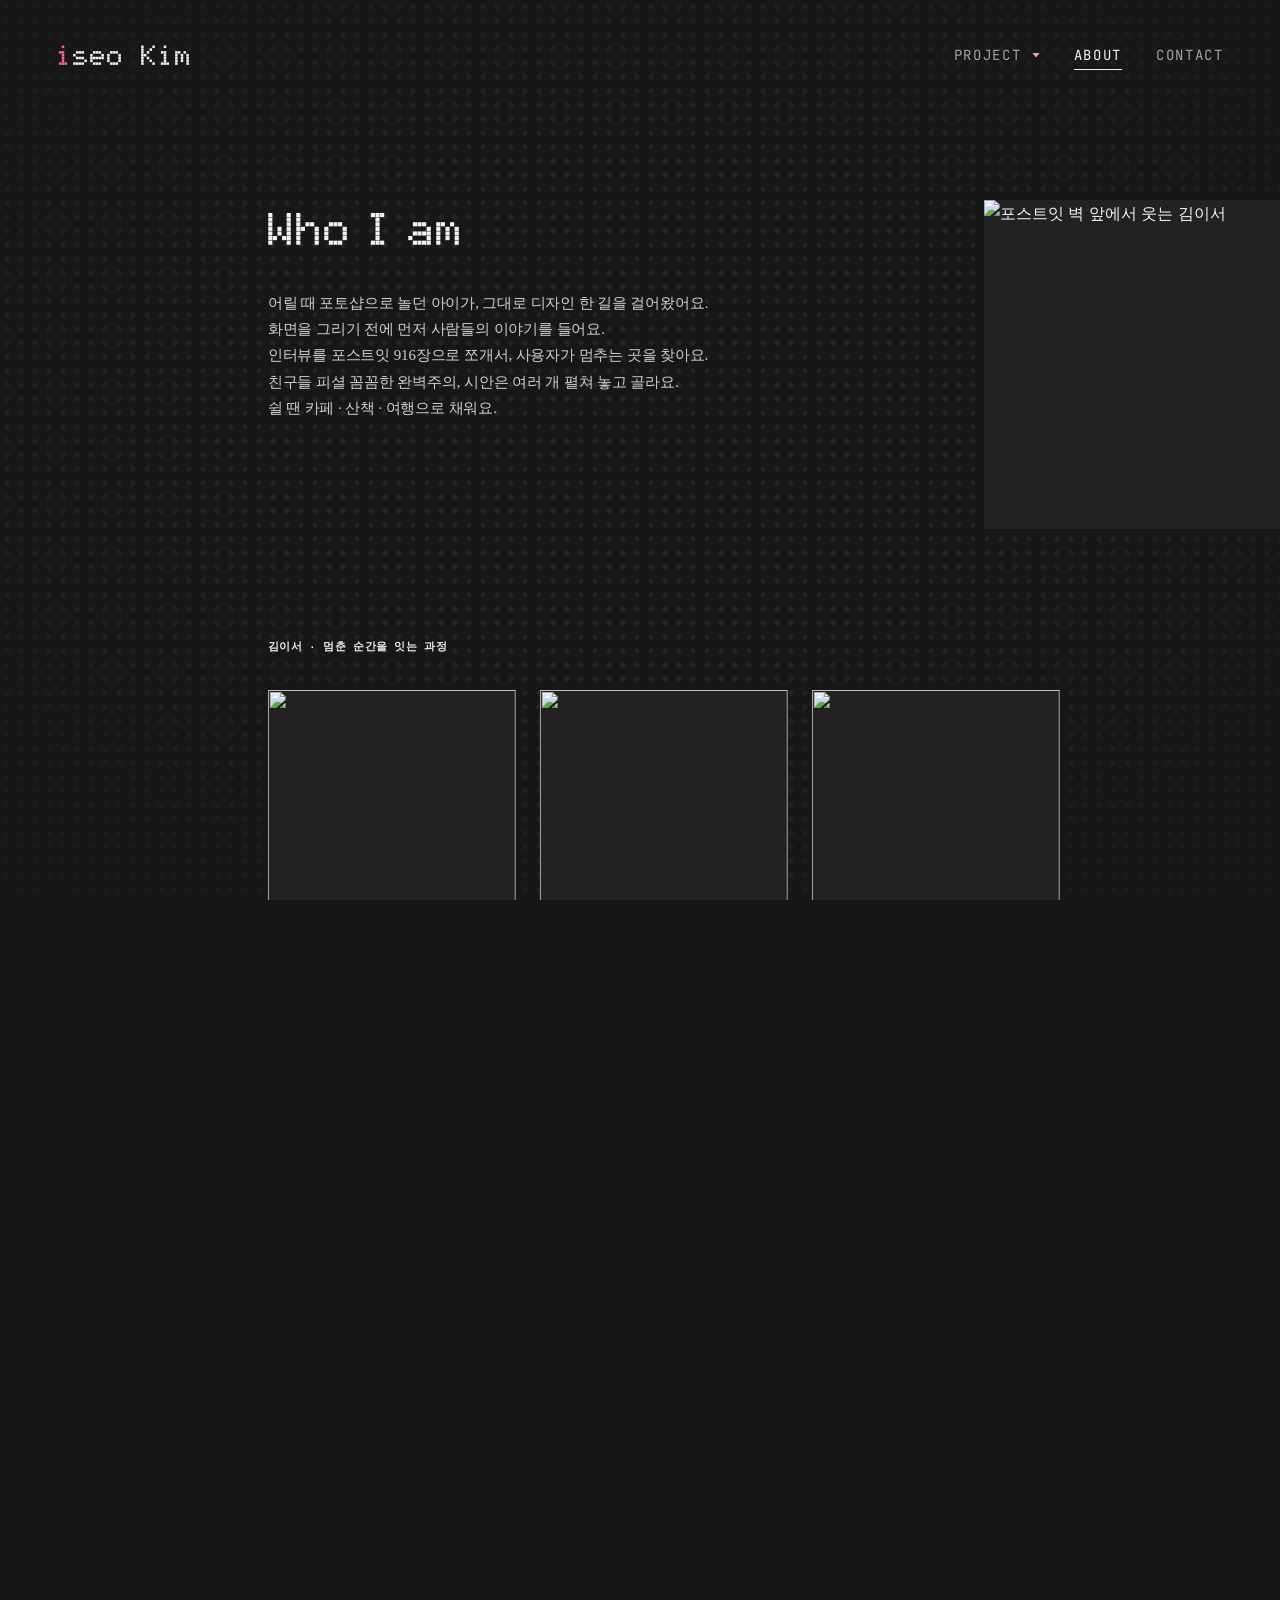
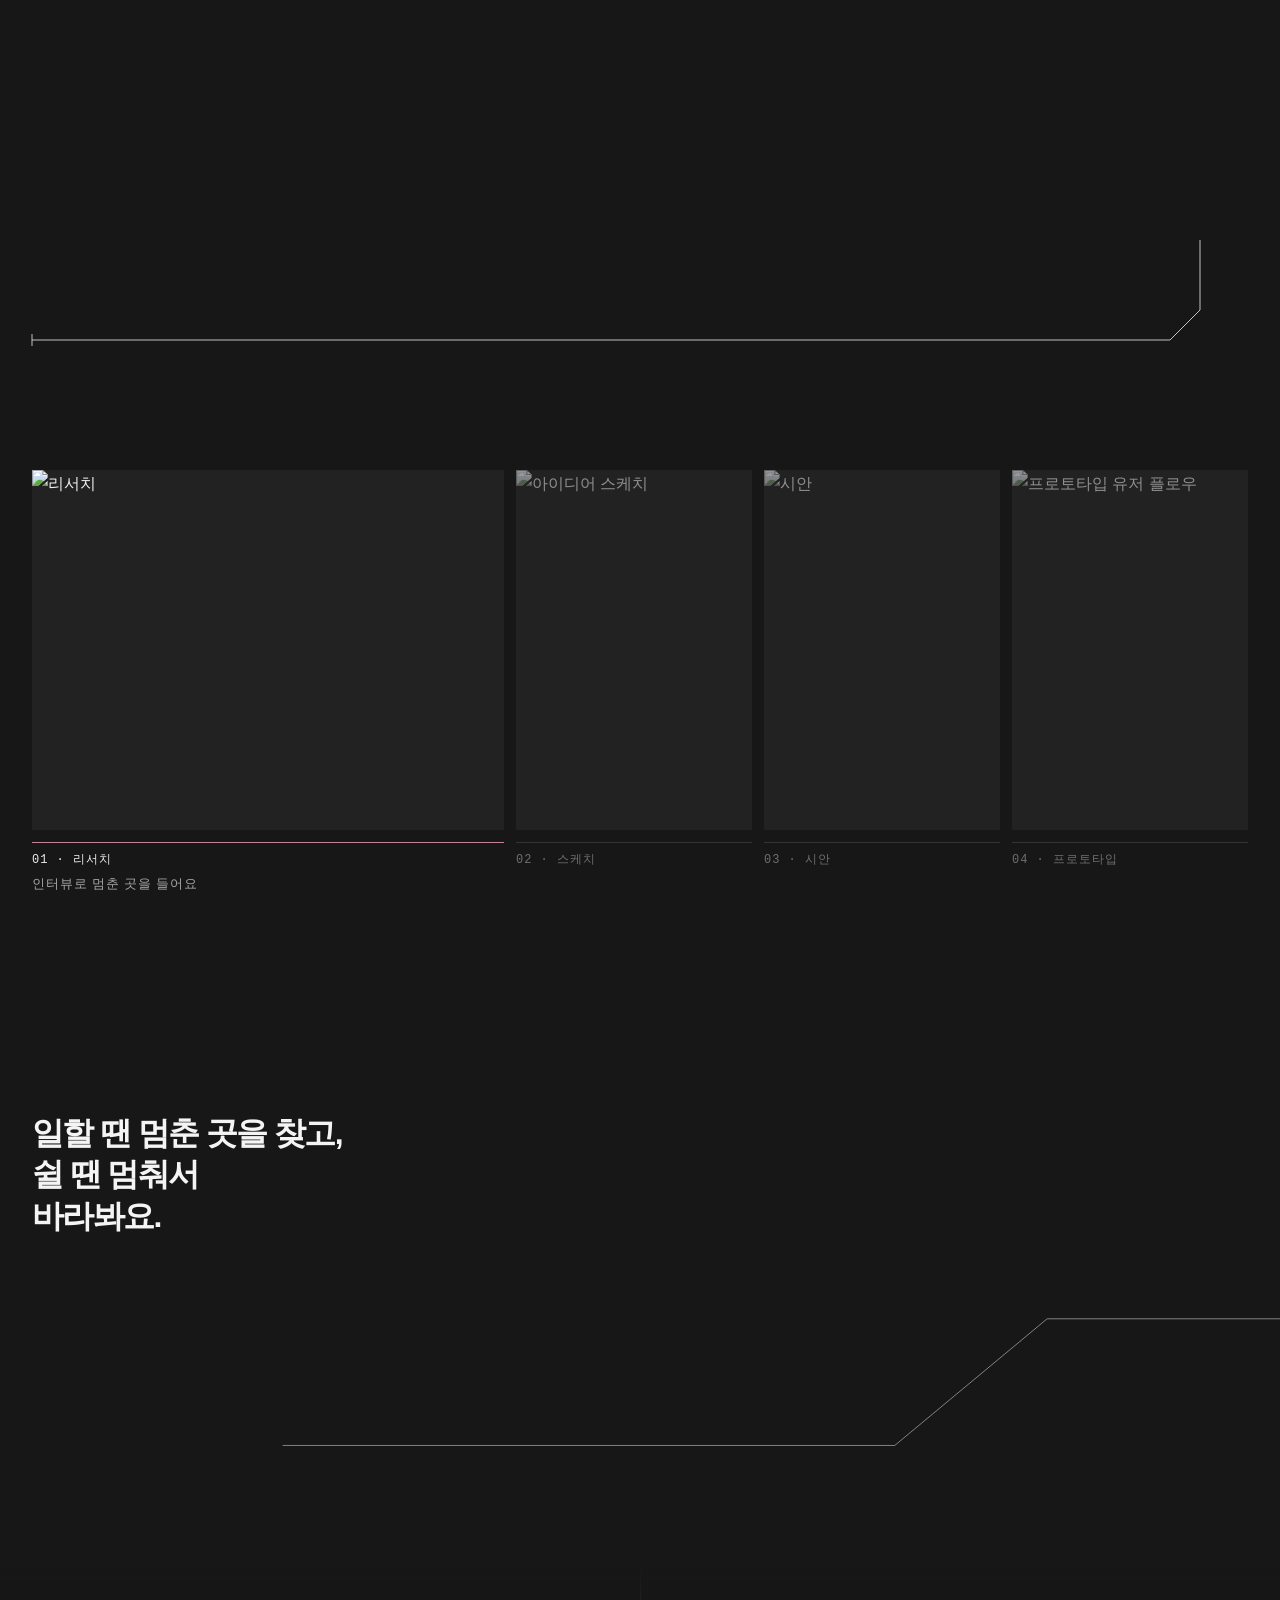
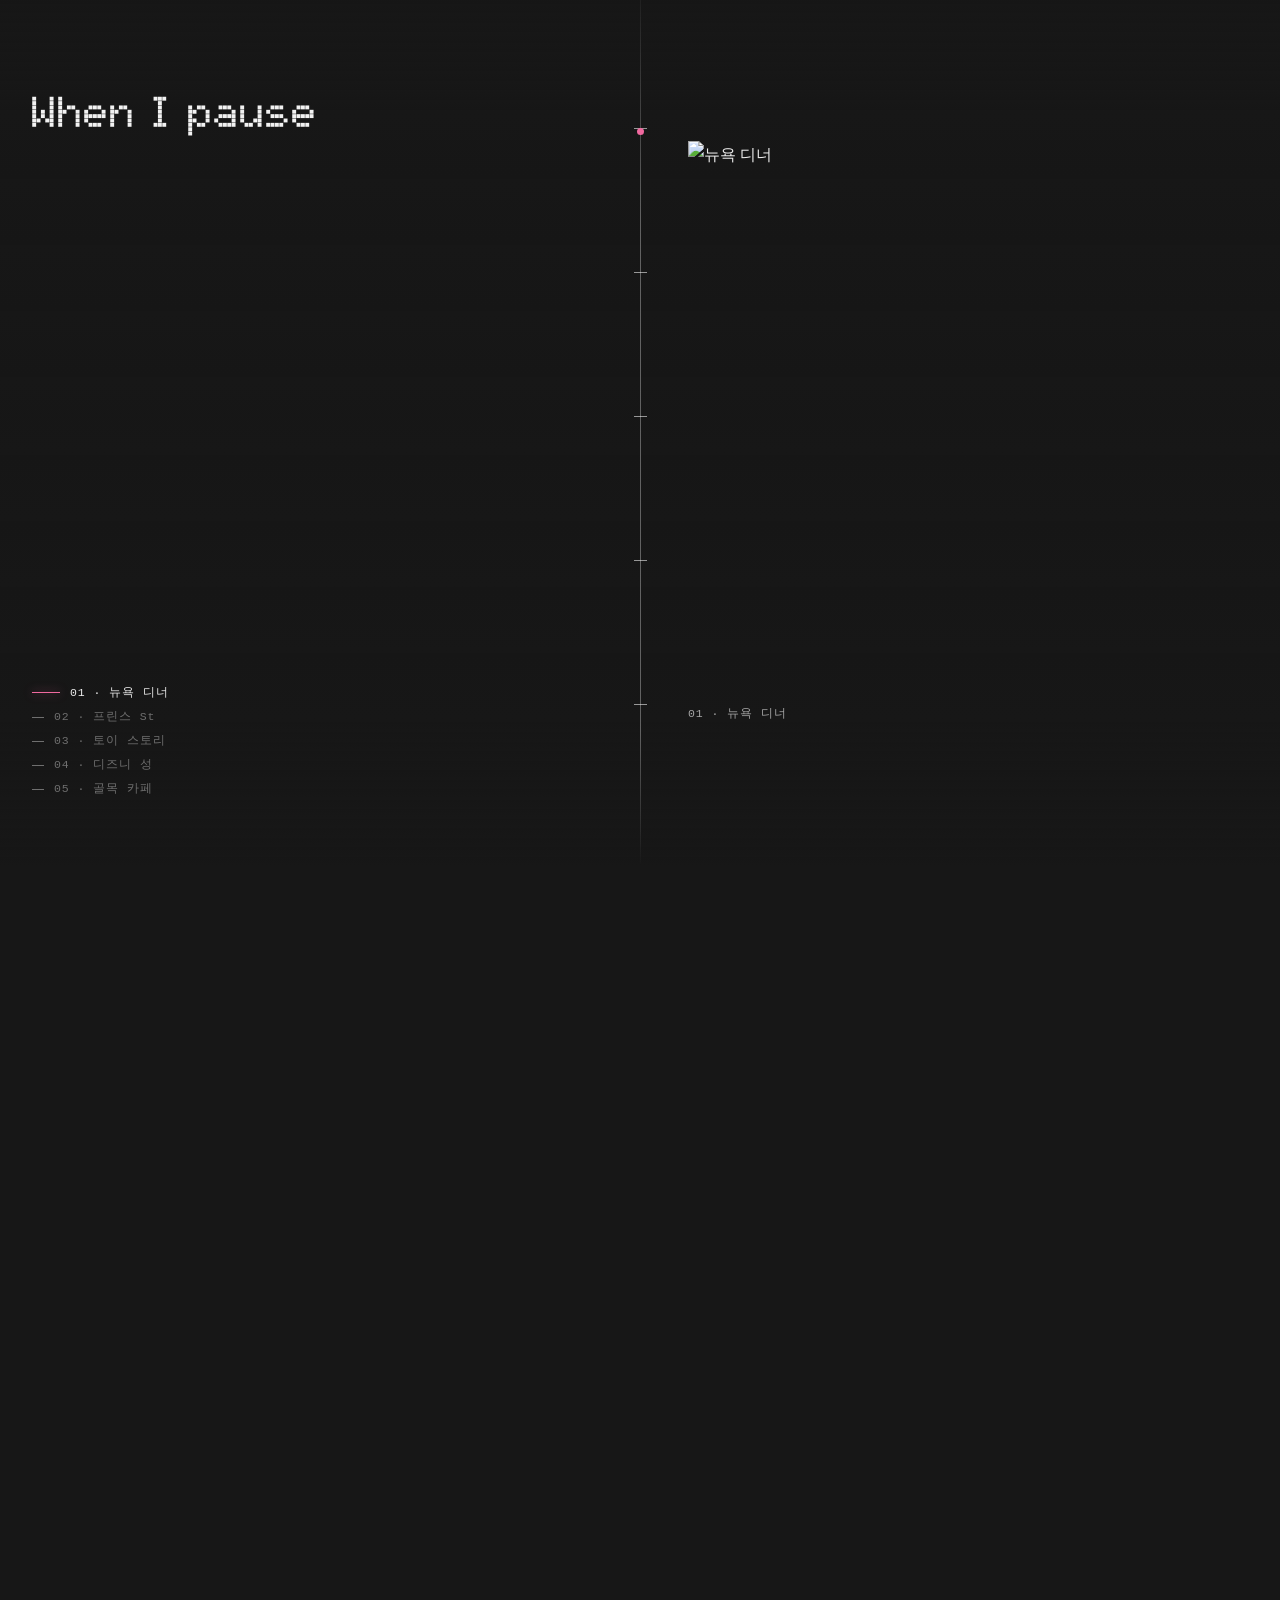
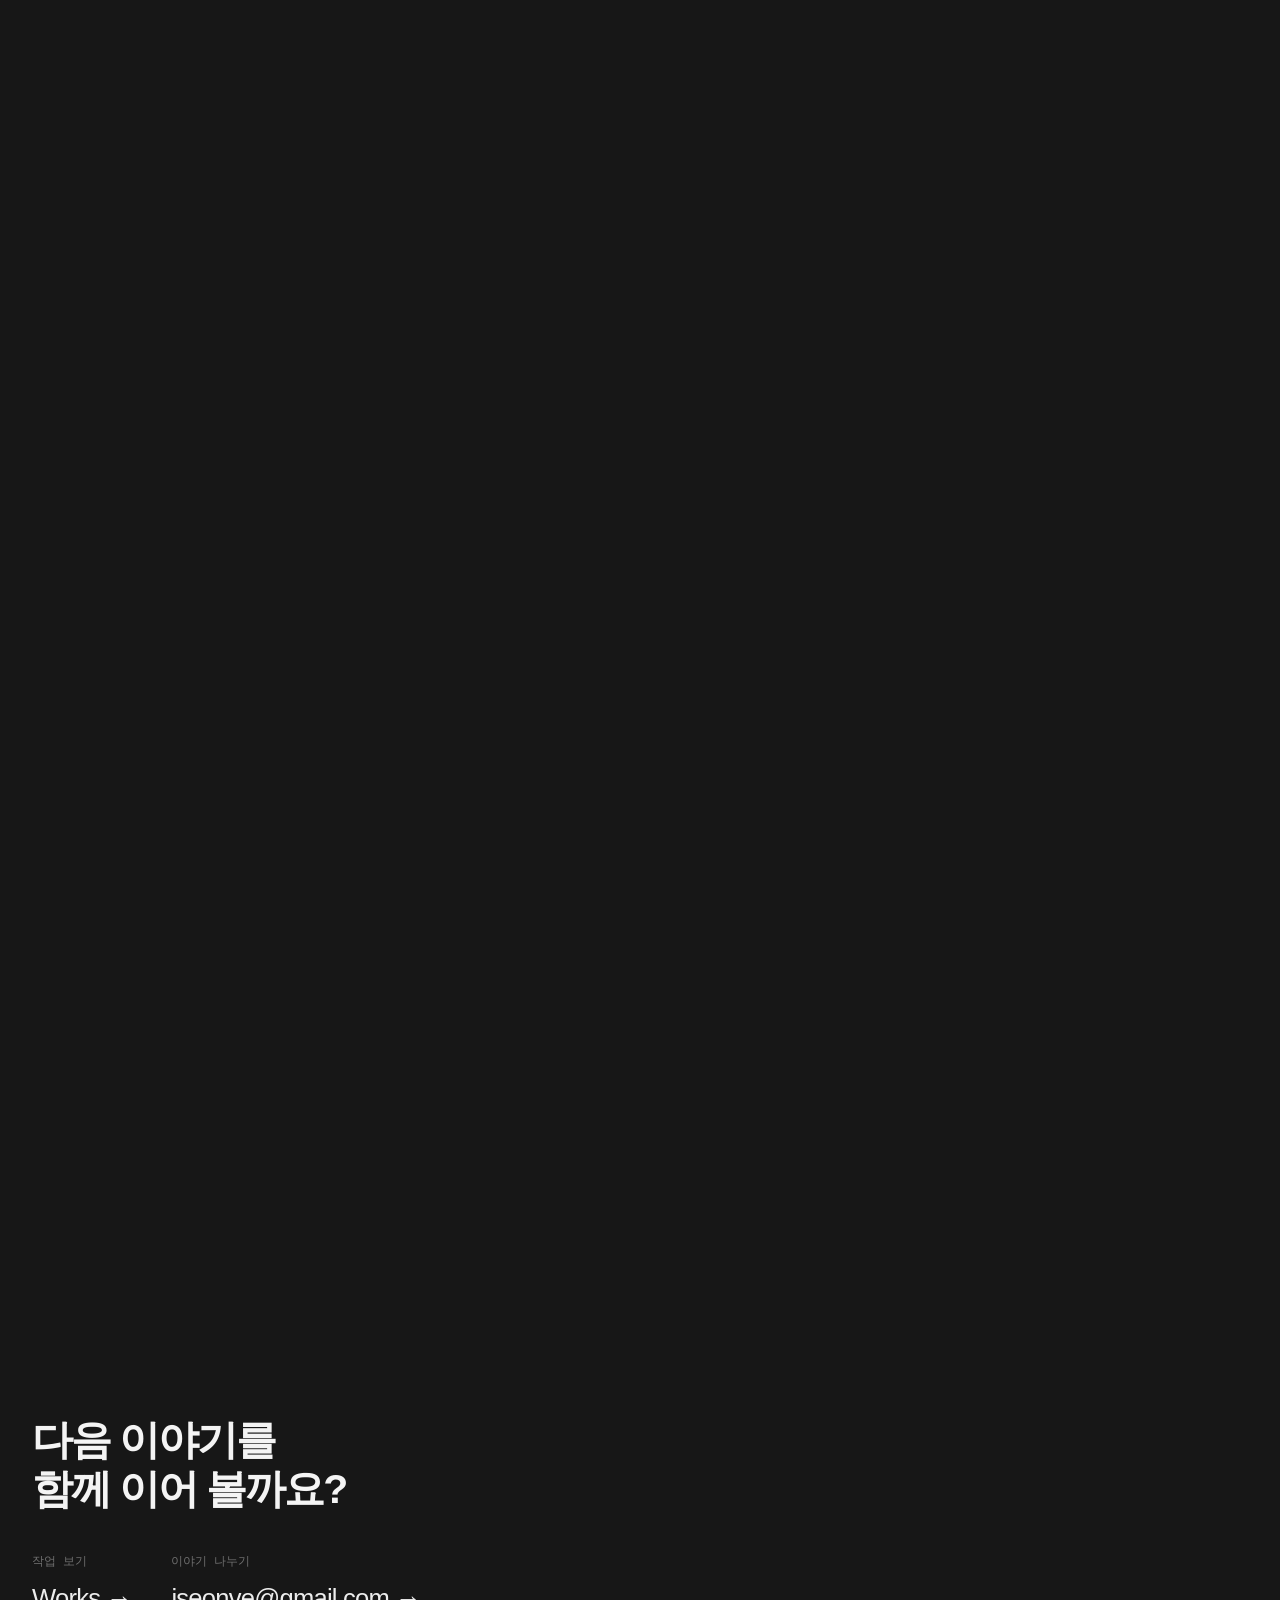
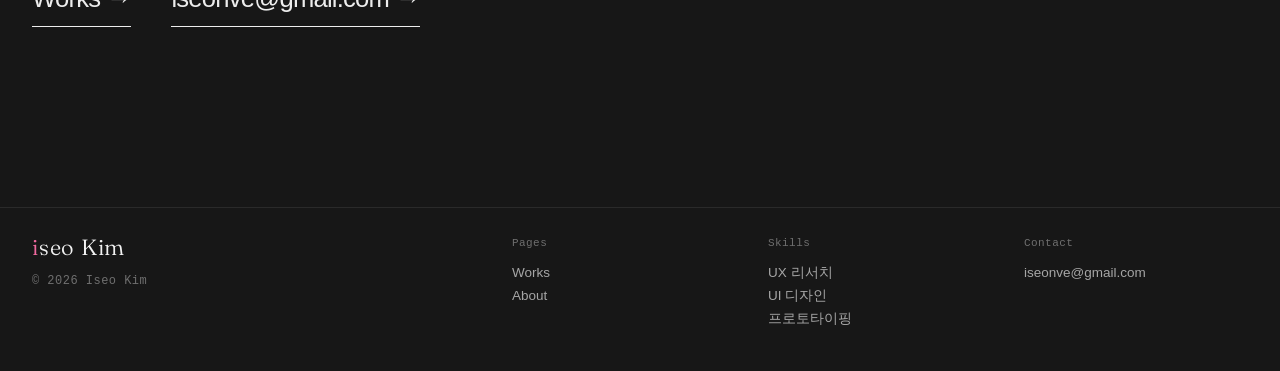
==== commit cc438f8c: "Case pages + About: header hides while scrolling down, returns on scroll up Co-Authored-By: Claude O" ====
--- a/about.html
+++ b/about.html
@@ -501,4 +501,10 @@
 if(t!==last){last=t;ch.innerHTML=`<b>${b?b.textContent:""}</b>${s?s.textContent:a.textContent}`;}h.classList.add("chap");}else h.classList.remove("chap");}
 addEventListener("scroll",upd,{passive:true});addEventListener("resize",upd);upd();})();
 </script>
+<style id="hdr-room">.hdr{transition:top .7s cubic-bezier(.22,.7,.2,1),left .7s cubic-bezier(.22,.7,.2,1),right .7s cubic-bezier(.22,.7,.2,1),translate .45s cubic-bezier(.22,.7,.2,1),opacity .3s!important}.hdr.hid{translate:0 -170px;opacity:0;pointer-events:none}@media (prefers-reduced-motion:reduce){.hdr.hid{translate:none}}</style>
+<script>/* case pages: hide the header while reading down, bring it back on any scroll up */
+(()=>{const h=document.querySelector(".hdr");if(!h)return;let y0=scrollY,acc=0;
+addEventListener("scroll",()=>{const y=scrollY,d=y-y0;y0=y;if(y<120){h.classList.remove("hid");acc=0;return;}
+if(h.matches(":hover,:focus-within"))return;acc=(Math.sign(d)===Math.sign(acc))?acc+d:d;
+if(acc>40)h.classList.add("hid");else if(acc<-12)h.classList.remove("hid");},{passive:true});})();</script>
 </body></html>
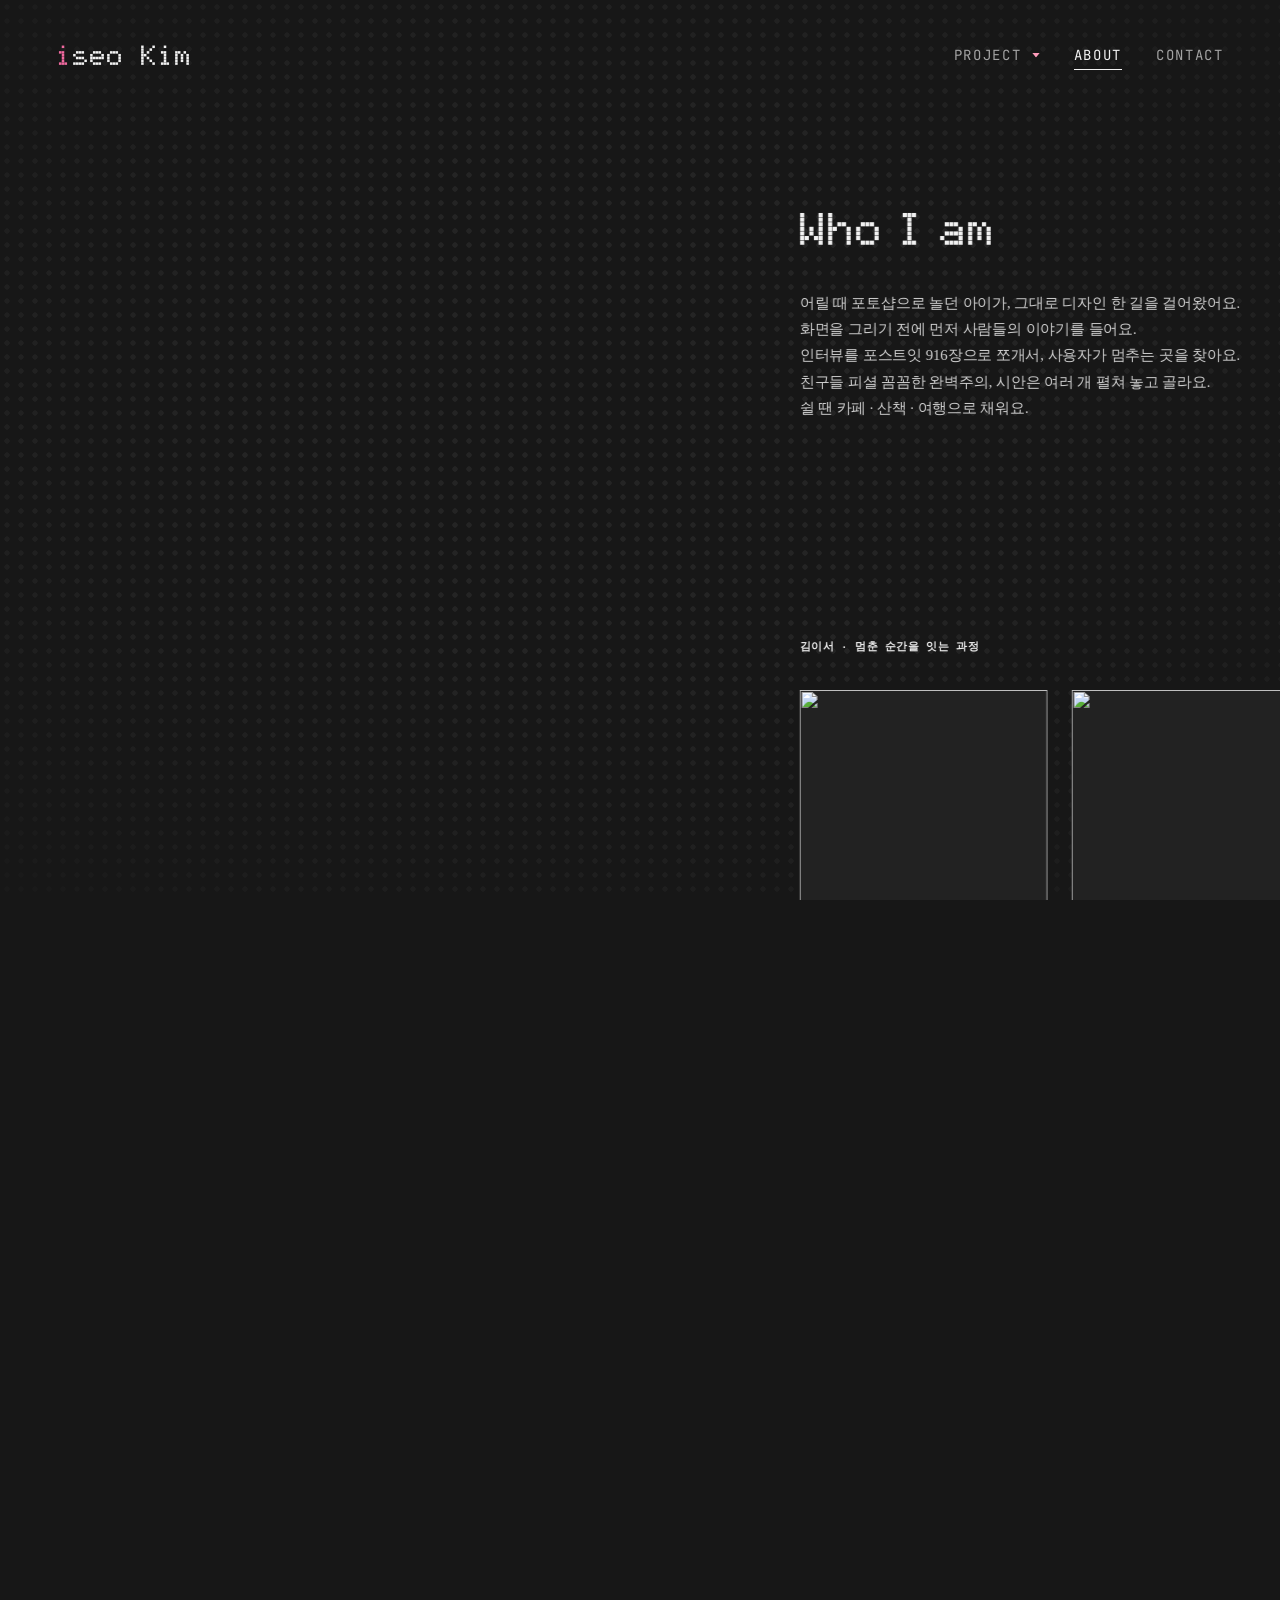
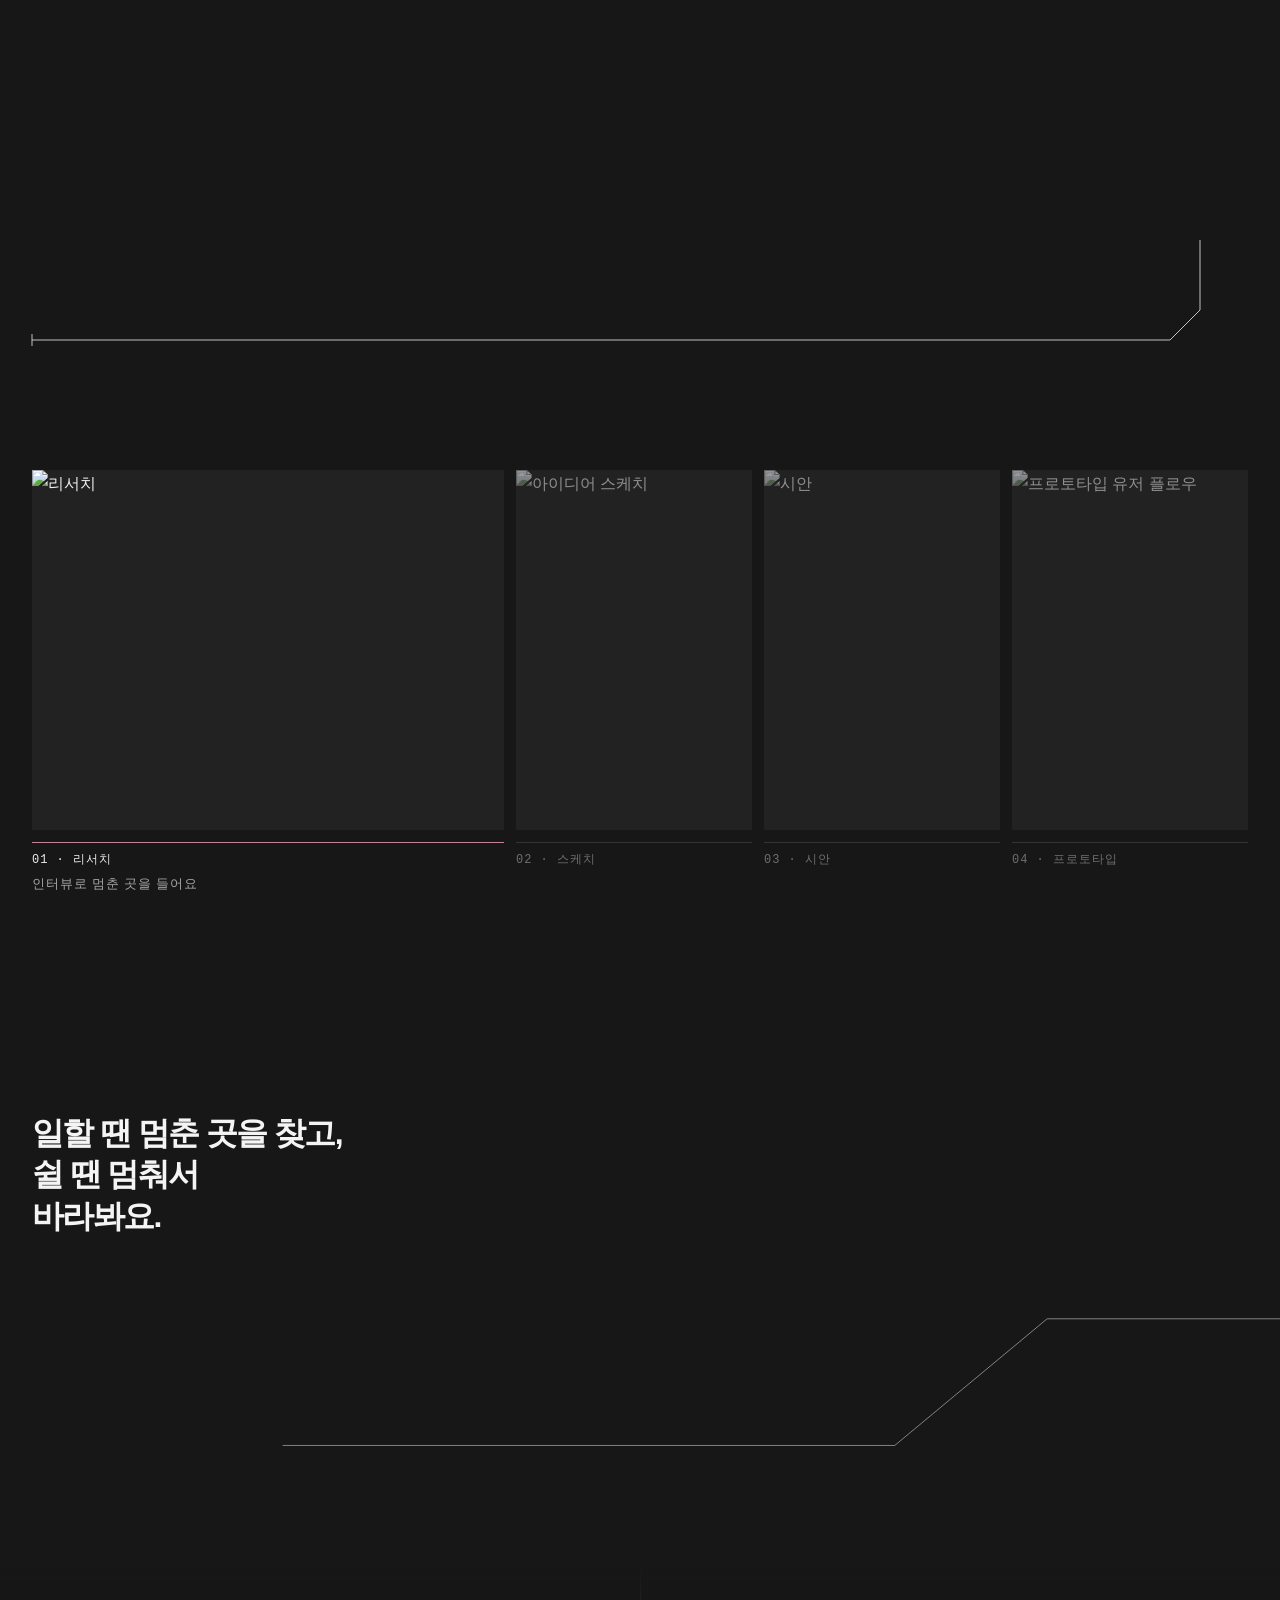
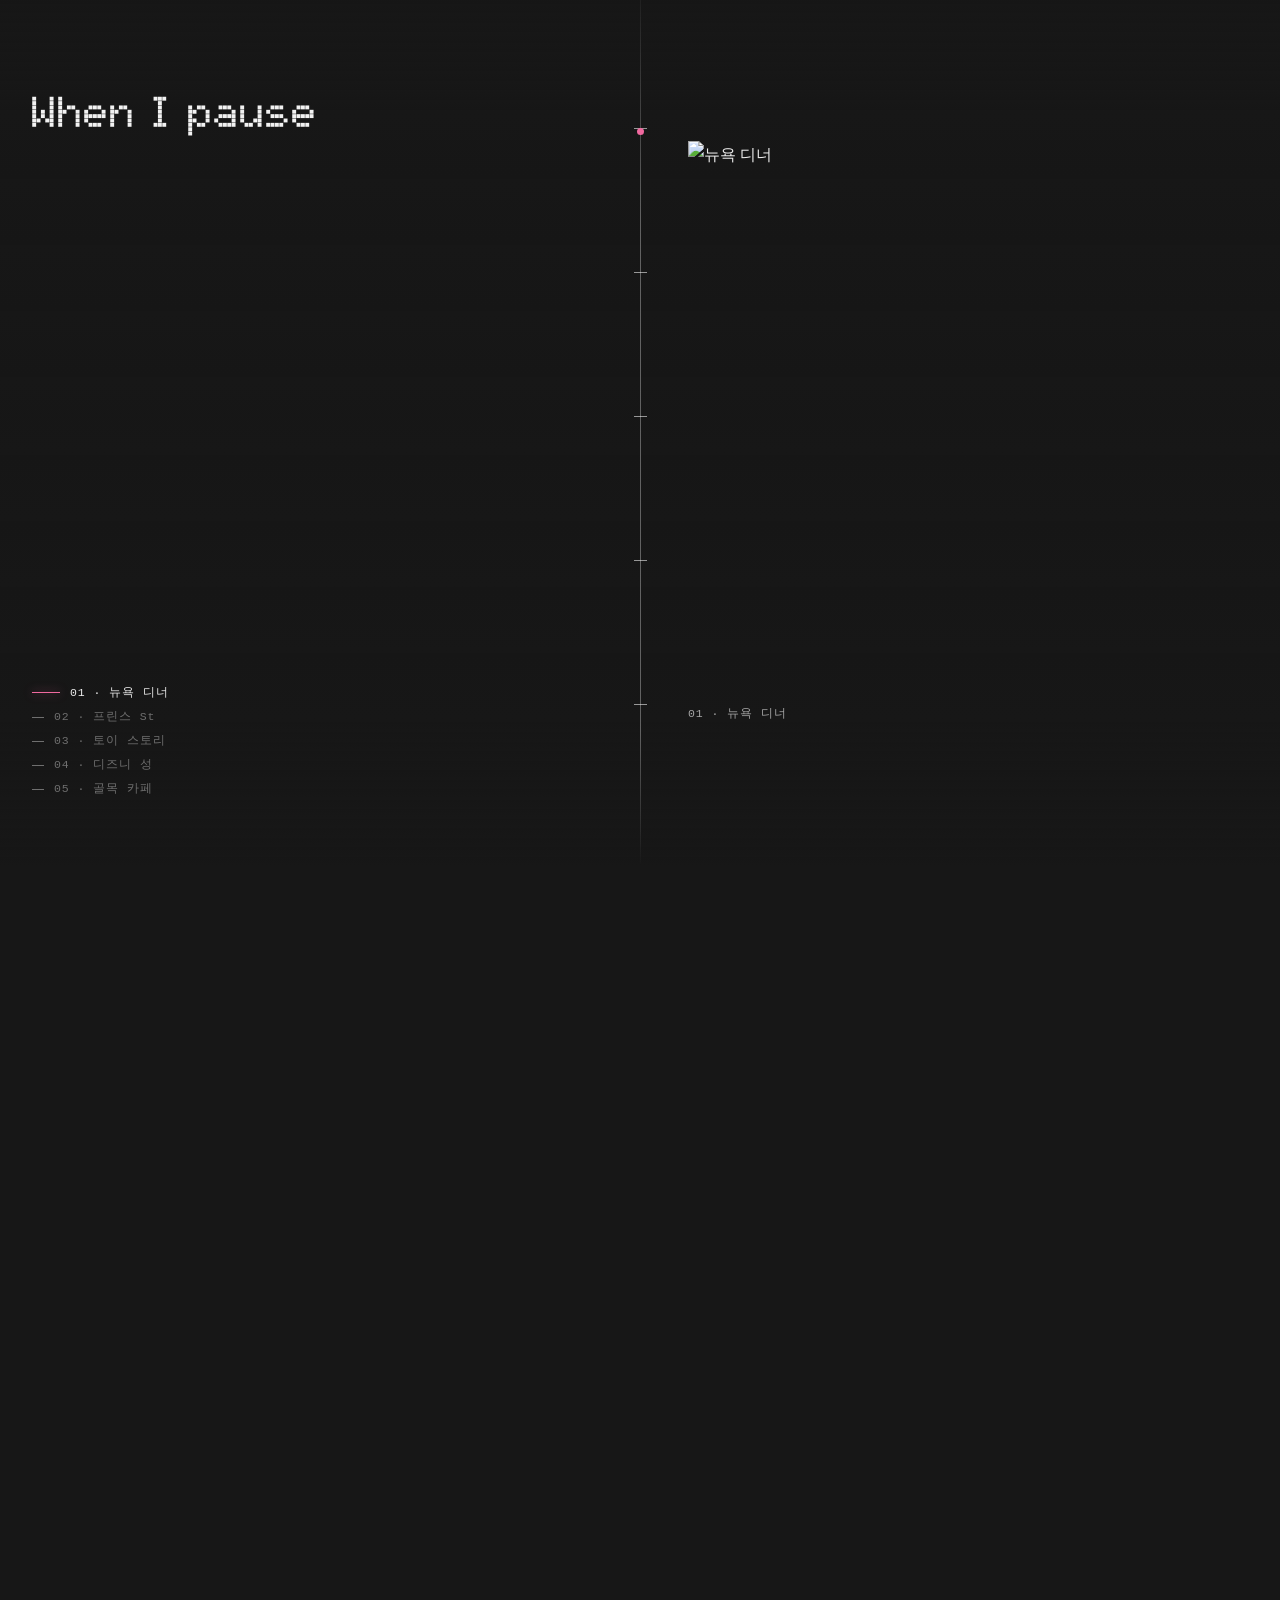
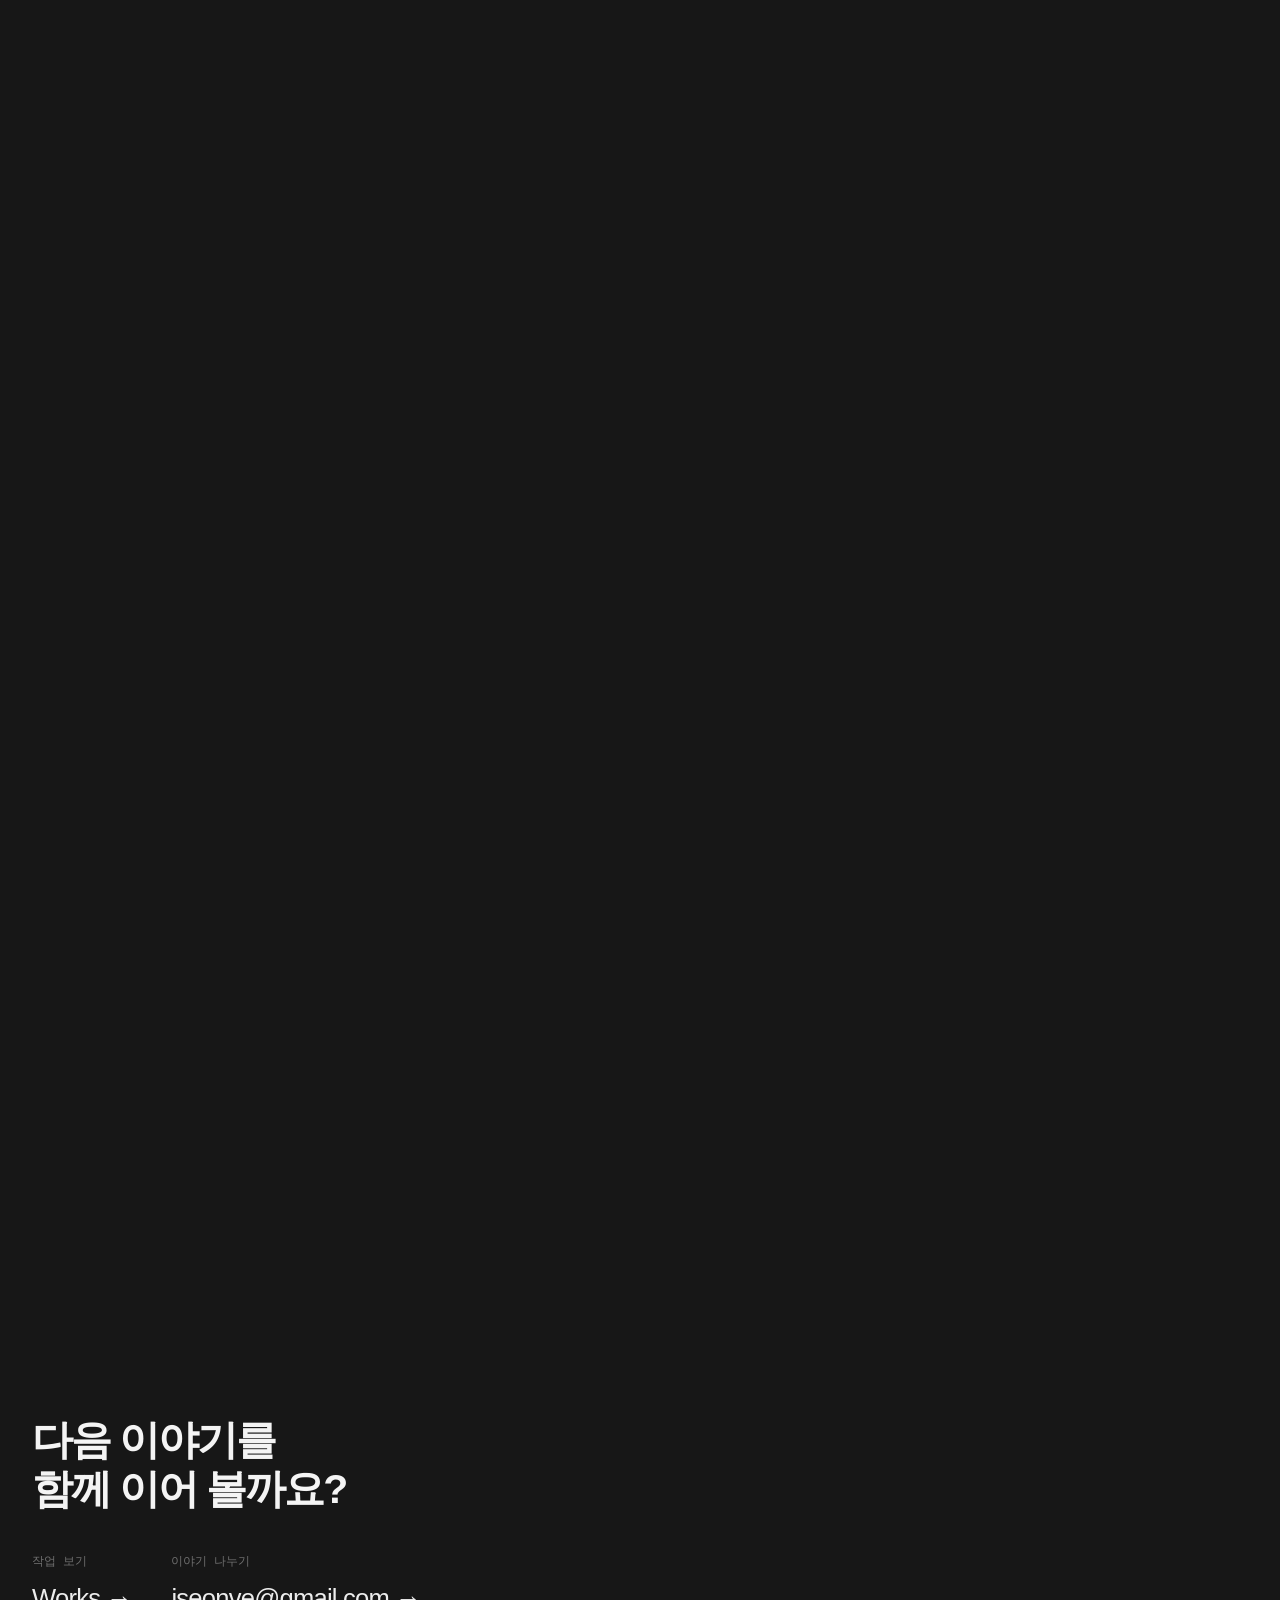
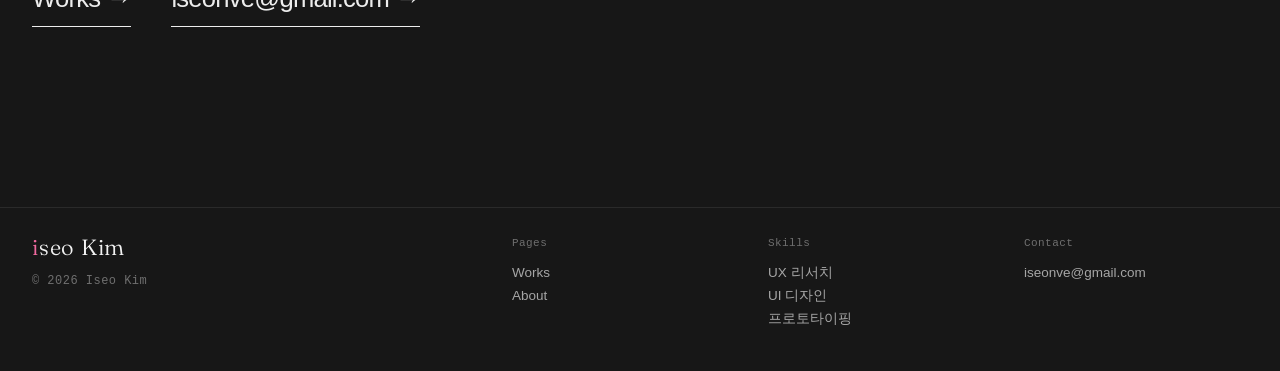
==== commit 0110ad31: "Sub pages: scrolled header capsule in white Co-Authored-By: Claude Opus 5.5 <noreply@anthropic.com> " ====
--- a/about.html
+++ b/about.html
@@ -507,4 +507,11 @@
 addEventListener("scroll",()=>{const y=scrollY,d=y-y0;y0=y;if(y<120){h.classList.remove("hid");acc=0;return;}
 if(h.matches(":hover,:focus-within"))return;acc=(Math.sign(d)===Math.sign(acc))?acc+d:d;
 if(acc>40)h.classList.add("hid");else if(acc<-12)h.classList.remove("hid");},{passive:true});})();</script>
+<style id="hdr-white">
+html body .hdr.hs::before{background:rgba(255,255,255,.94)!important;box-shadow:0 0 0 1px rgba(0,0,0,.06),0 16px 36px -18px rgba(20,20,40,.35)!important}
+html body .hdr.hs .hlogo,html body .hdr.hs.lt .hlogo{color:#141414!important}
+html body .hdr.hs :is(.hnv,.hmid)>a,html body .hdr.hs .hdd>a,html body .hdr.hs.lt :is(.hnv,.hmid)>a,html body .hdr.hs.lt .hdd>a{color:#6E6E73!important}
+html body .hdr.hs :is(.hnv,.hmid)>a:hover,html body .hdr.hs :is(.hnv,.hmid)>a.on,html body .hdr.hs .hdd>a.on,html body .hdr.hs .hdd:hover>a,html body .hdr.hs.lt :is(.hnv,.hmid)>a:hover,html body .hdr.hs.lt :is(.hnv,.hmid)>a.on,html body .hdr.hs.lt .hdd>a.on,html body .hdr.hs.lt .hdd:hover>a{color:#141414!important}
+html body .hdr.hs .hnow,html body .hdr.hs.lt .hnow{color:#6E6E73!important}html body .hdr.hs .hnow b,html body .hdr.hs.lt .hnow b{color:#141414!important}
+</style>
 </body></html>
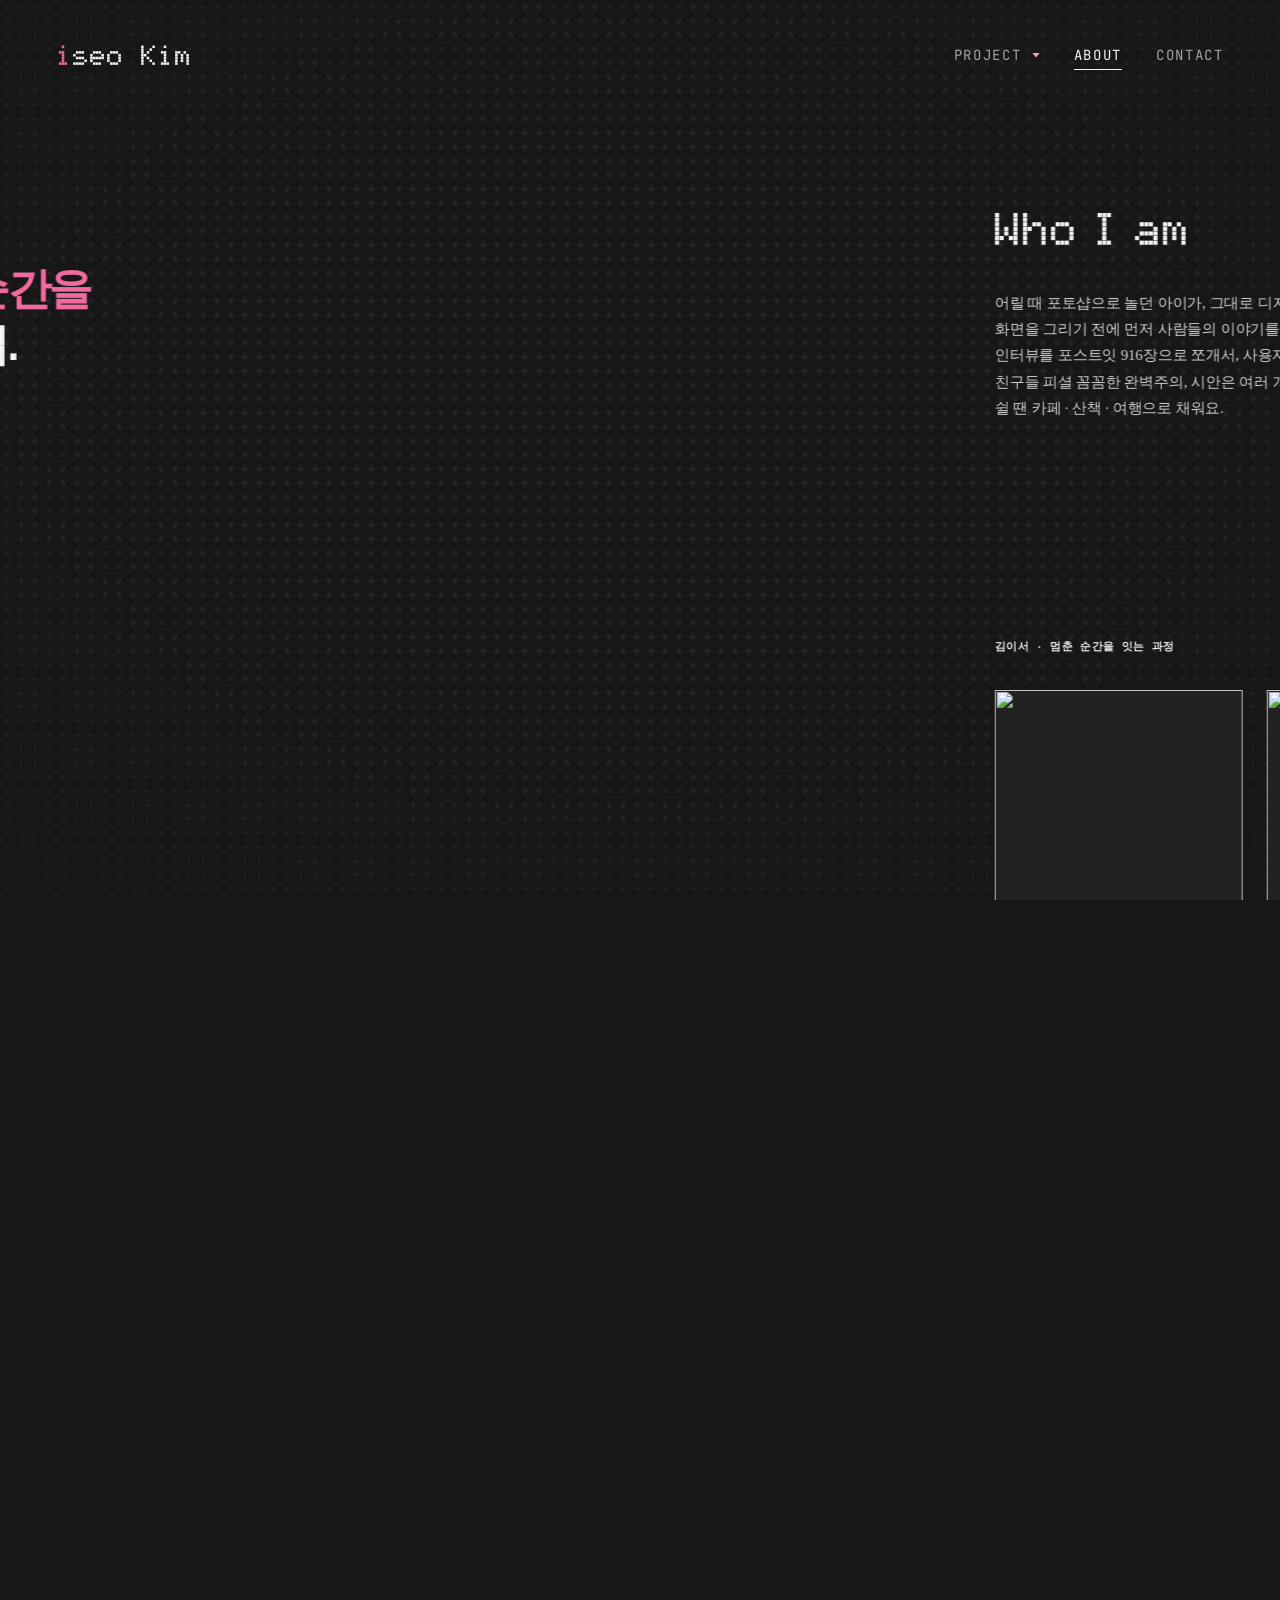
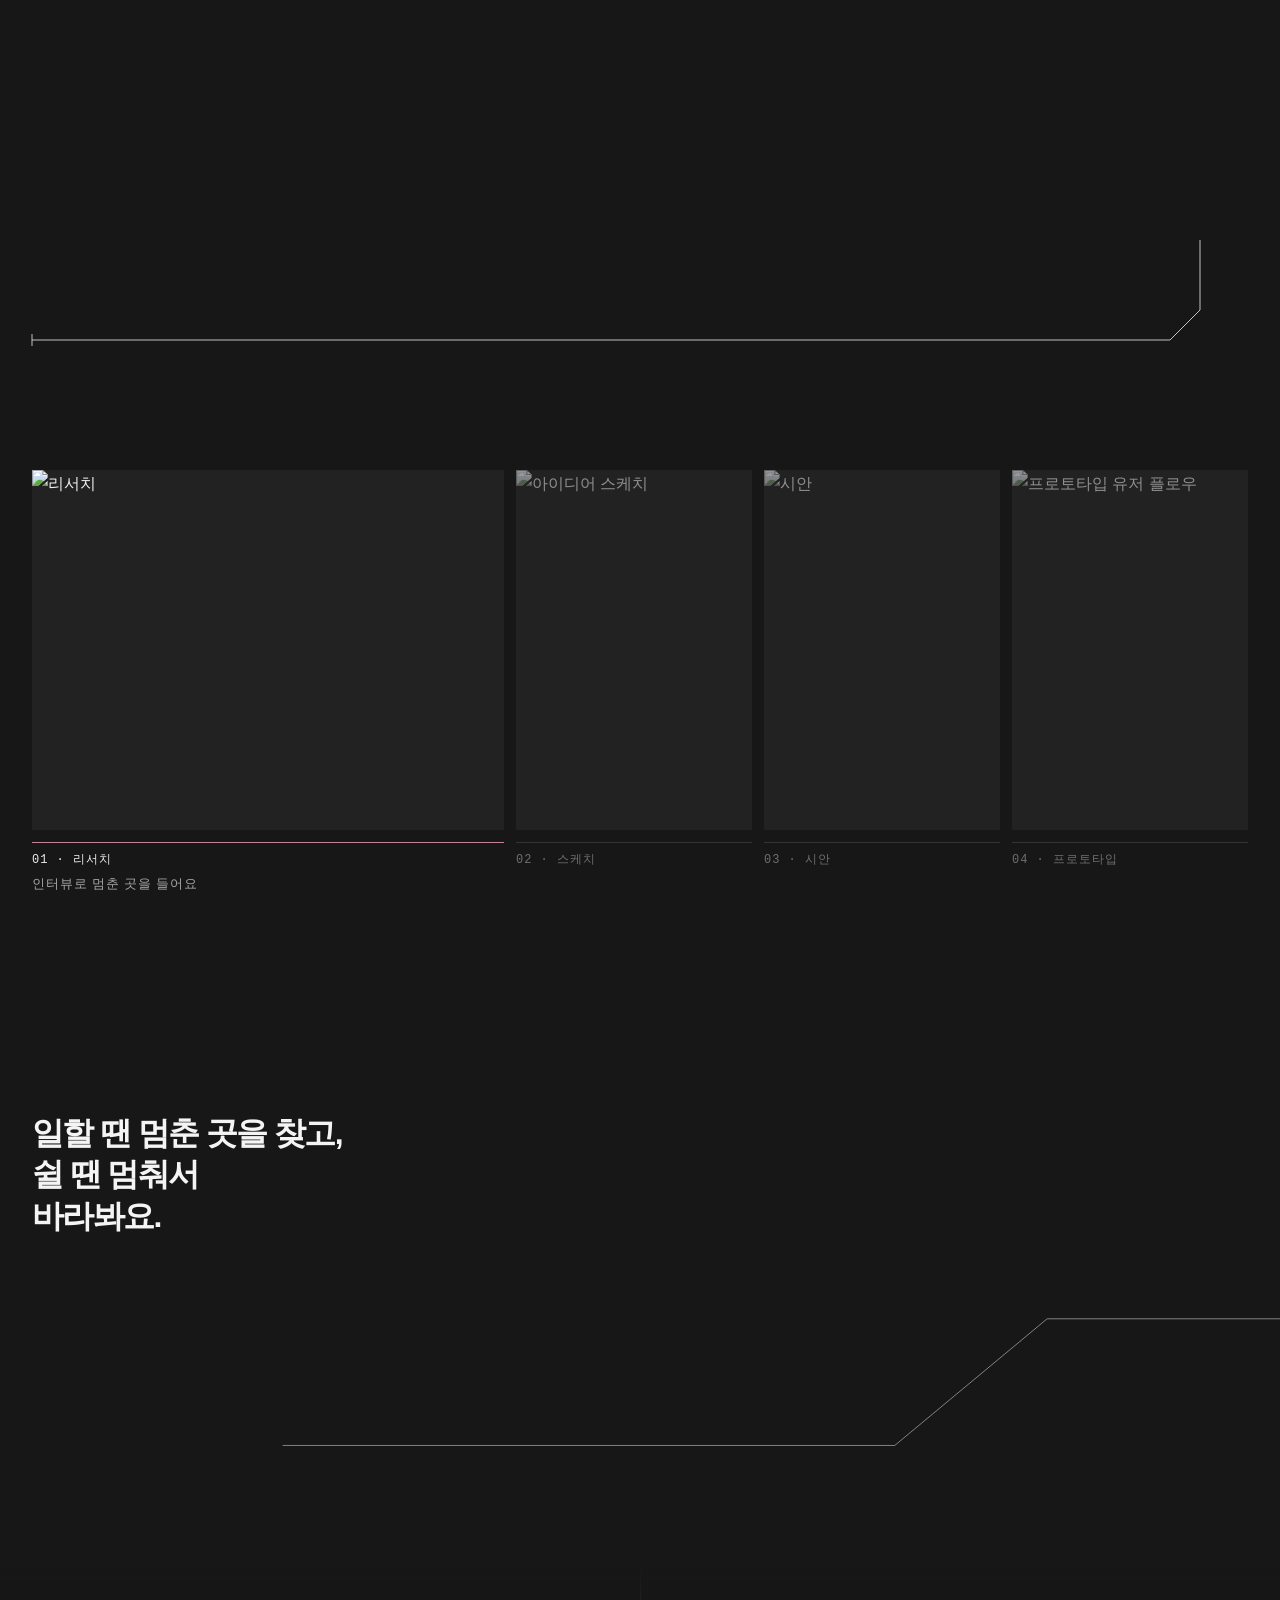
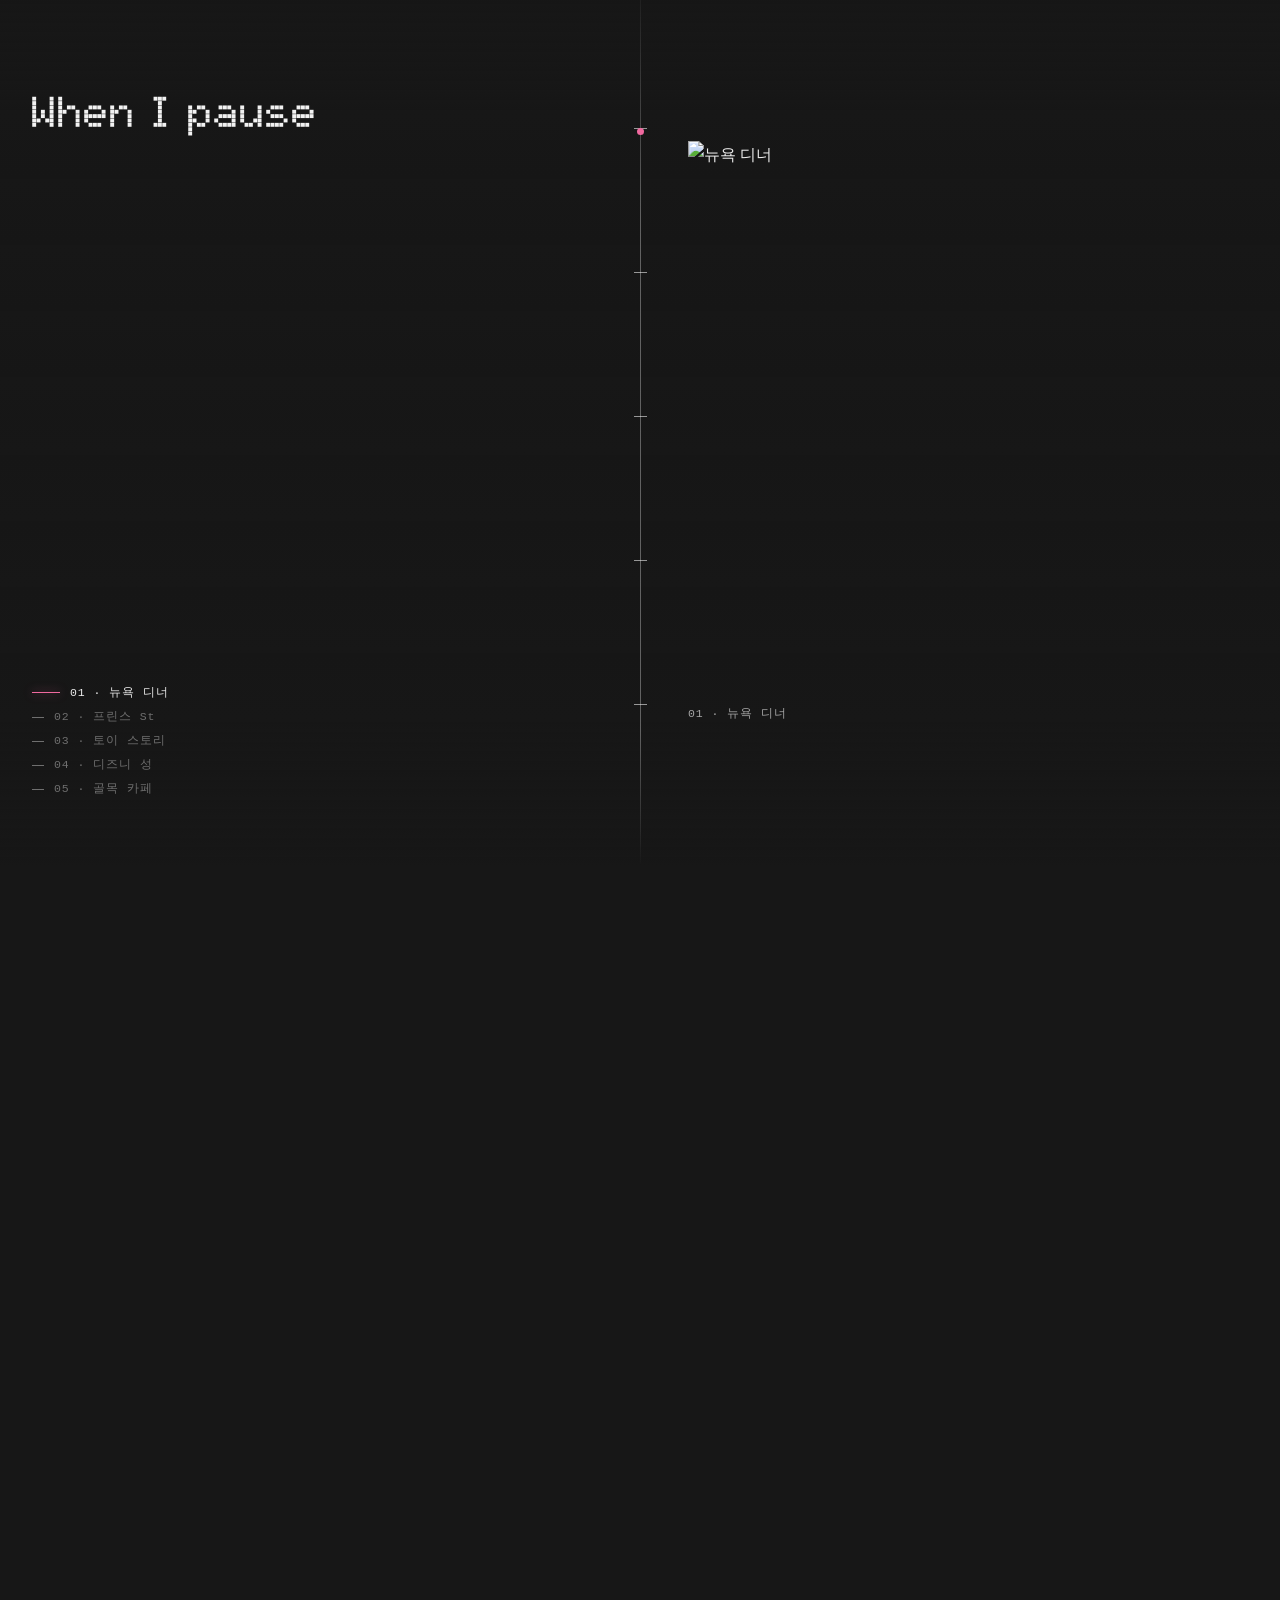
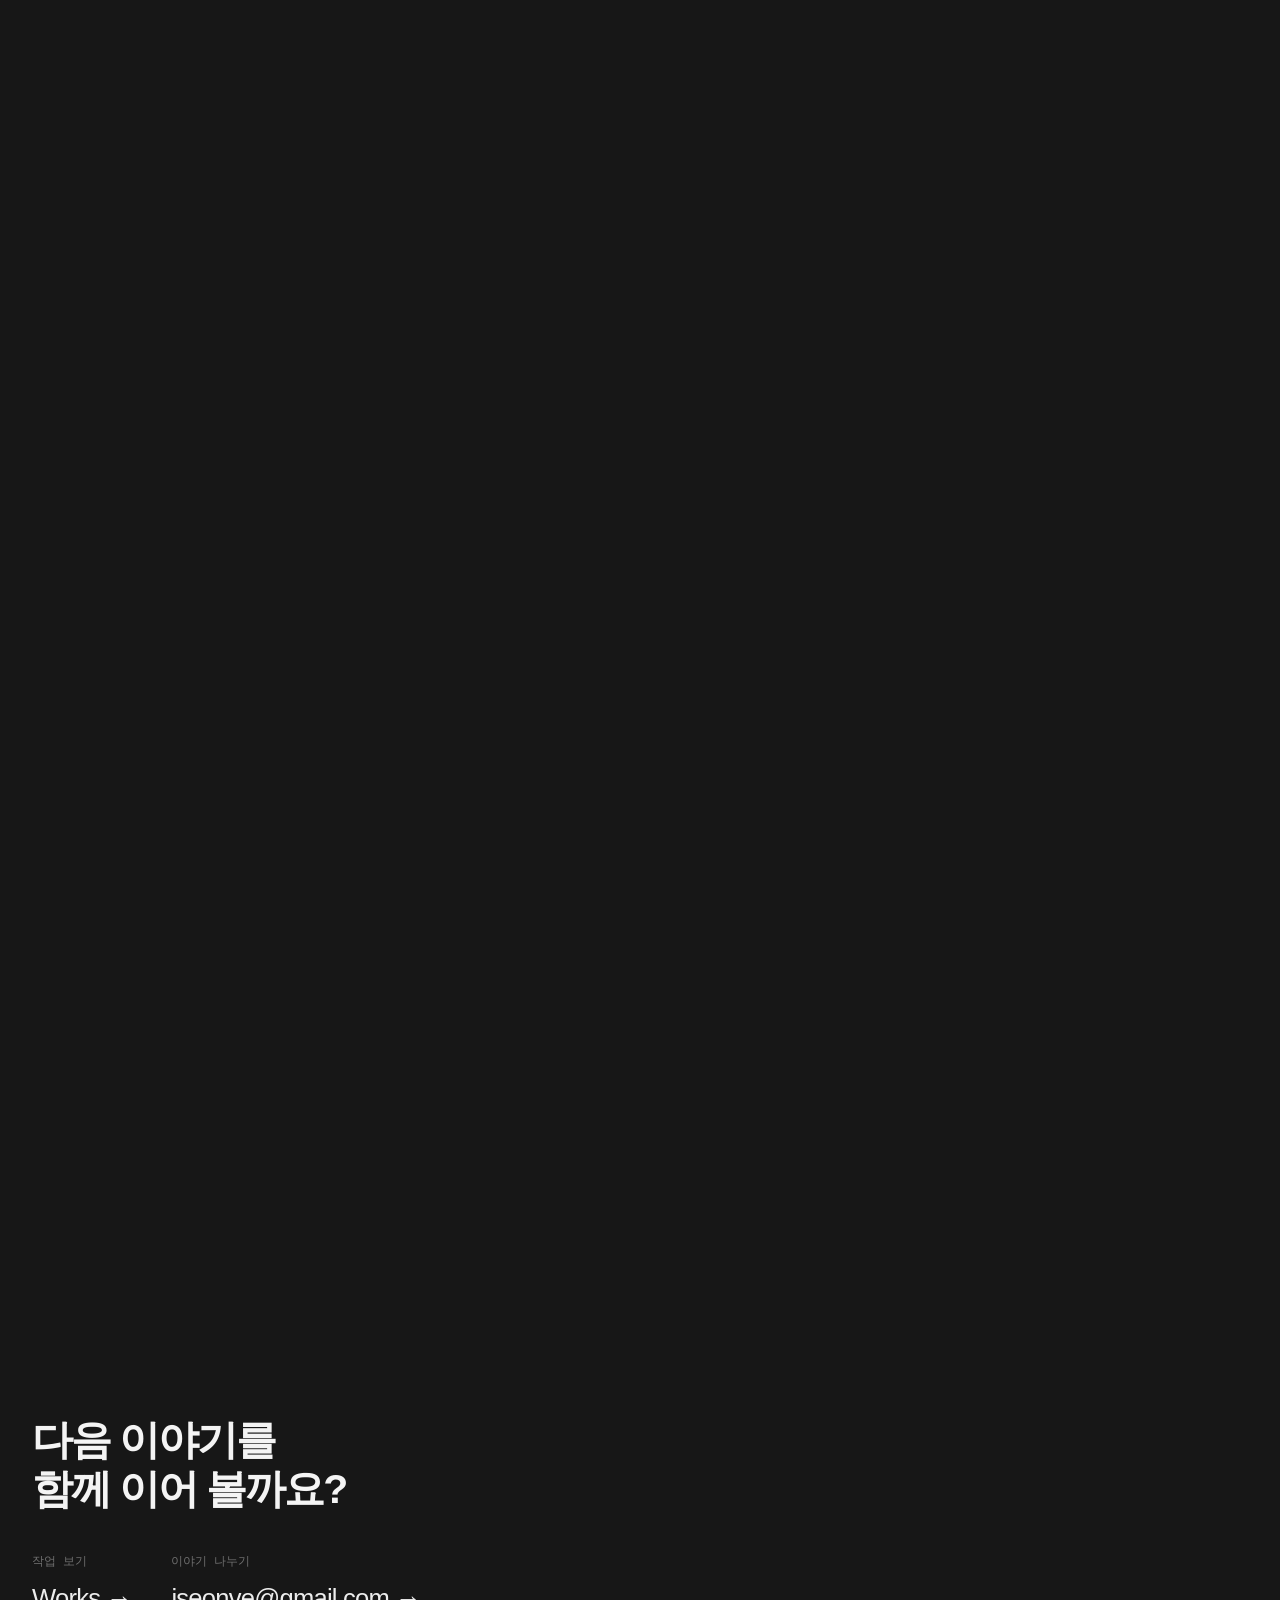
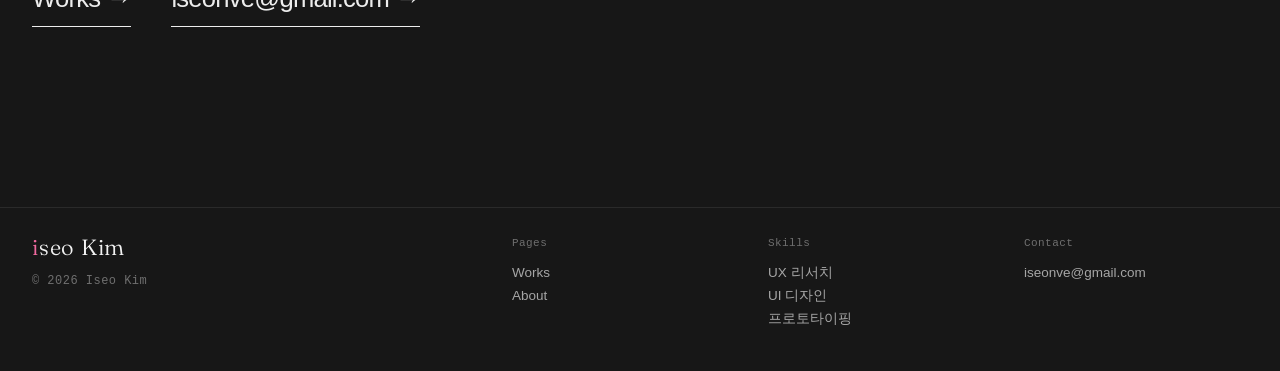
==== commit 9da49704: "Add PJ.03 Lotte Web Design case page (work-03.html) - New case page: hero studio render, overview ca" ====
--- a/about.html
+++ b/about.html
@@ -1,6 +1,6 @@
 <!doctype html>
 <html lang="ko">
-<head><link rel="stylesheet" href="https://fonts.googleapis.com/css2?family=Fraunces:opsz,wght@9..144,300..400&display=swap"><script>(()=>{const B="https://cdn.jsdelivr.net/gh/iseonve/iseo_portfolio@main/";const fix=el=>{if(!el.getAttribute)return;["src","poster"].forEach(k=>{const v=el.getAttribute(k);if(v&&/^img\//.test(v))el.setAttribute(k,B+v);});};new MutationObserver(ms=>ms.forEach(m=>{if(m.type==="attributes")fix(m.target);else m.addedNodes.forEach(n=>{if(n.nodeType===1){fix(n);n.querySelectorAll("img,video,source").forEach(fix);}});})).observe(document.documentElement,{subtree:true,childList:true,attributes:true,attributeFilter:["src","poster"]});})();document.addEventListener("click",e=>{const a=e.target.closest&&e.target.closest("a[href]");if(!a)return;const h=a.getAttribute("href");const m=h&&h.match(/^(index|work-01|work-02|about)\.html(#.*)?$/);if(m&&parent!==window){e.preventDefault();parent.postMessage({portfolioGo:m[1],hash:m[2]||""},"*");}},true);</script>
+<head><link rel="stylesheet" href="https://fonts.googleapis.com/css2?family=Fraunces:opsz,wght@9..144,300..400&display=swap"><script>(()=>{const B="https://cdn.jsdelivr.net/gh/iseonve/iseo_portfolio@main/";const fix=el=>{if(!el.getAttribute)return;["src","poster"].forEach(k=>{const v=el.getAttribute(k);if(v&&/^img\//.test(v))el.setAttribute(k,B+v);});};new MutationObserver(ms=>ms.forEach(m=>{if(m.type==="attributes")fix(m.target);else m.addedNodes.forEach(n=>{if(n.nodeType===1){fix(n);n.querySelectorAll("img,video,source").forEach(fix);}});})).observe(document.documentElement,{subtree:true,childList:true,attributes:true,attributeFilter:["src","poster"]});})();document.addEventListener("click",e=>{const a=e.target.closest&&e.target.closest("a[href]");if(!a)return;const h=a.getAttribute("href");const m=h&&h.match(/^(index|work-01|work-02|work-03|about)\.html(#.*)?$/);if(m&&parent!==window){e.preventDefault();parent.postMessage({portfolioGo:m[1],hash:m[2]||""},"*");}},true);</script>
 <meta charset="utf-8">
 <meta name="viewport" content="width=device-width,initial-scale=1,viewport-fit=cover">
 <title>About · iseo Kim</title><link rel="icon" href="favicon.svg" type="image/svg+xml"><link rel="icon" href="favicon-32.png" sizes="32x32" type="image/png"><link rel="apple-touch-icon" href="apple-touch-icon.png"><meta name="theme-color" content="#171717">
@@ -249,7 +249,7 @@
 </head>
 <body>
 <nav class="hdr" aria-label="Main"><a class="hlogo" href="index.html" aria-label="iseo Kim, home"><i>i</i>seo Kim</a>
-<span class="hnv"><span class="hmid"><span class="hdd"><a href="index.html#works">Project<span class="car" aria-hidden="true">&#9662;</span></a><span class="hddm"><a href="work-01.html"><b>PJ.01</b><span>AI Privacy Protection</span></a><a href="work-02.html"><b>PJ.02</b><span>SENSE</span></a><a class="soon" aria-disabled="true"><b>PJ.03</b><span>Lotte Web Design</span></a></span></span><a href="about.html" class="on">About</a></span><a href="#contact" class="hct">Contact</a></span></nav>
+<span class="hnv"><span class="hmid"><span class="hdd"><a href="index.html#works">Project<span class="car" aria-hidden="true">&#9662;</span></a><span class="hddm"><a href="work-01.html"><b>PJ.01</b><span>AI Privacy Protection</span></a><a href="work-02.html"><b>PJ.02</b><span>SENSE</span></a><a href="work-03.html"><b>PJ.03</b><span>Lotte Web Design</span></a></span></span><a href="about.html" class="on">About</a></span><a href="#contact" class="hct">Contact</a></span></nav>
 <div class="grain" aria-hidden="true"></div>
 <main>
 <div class="us" id="us">
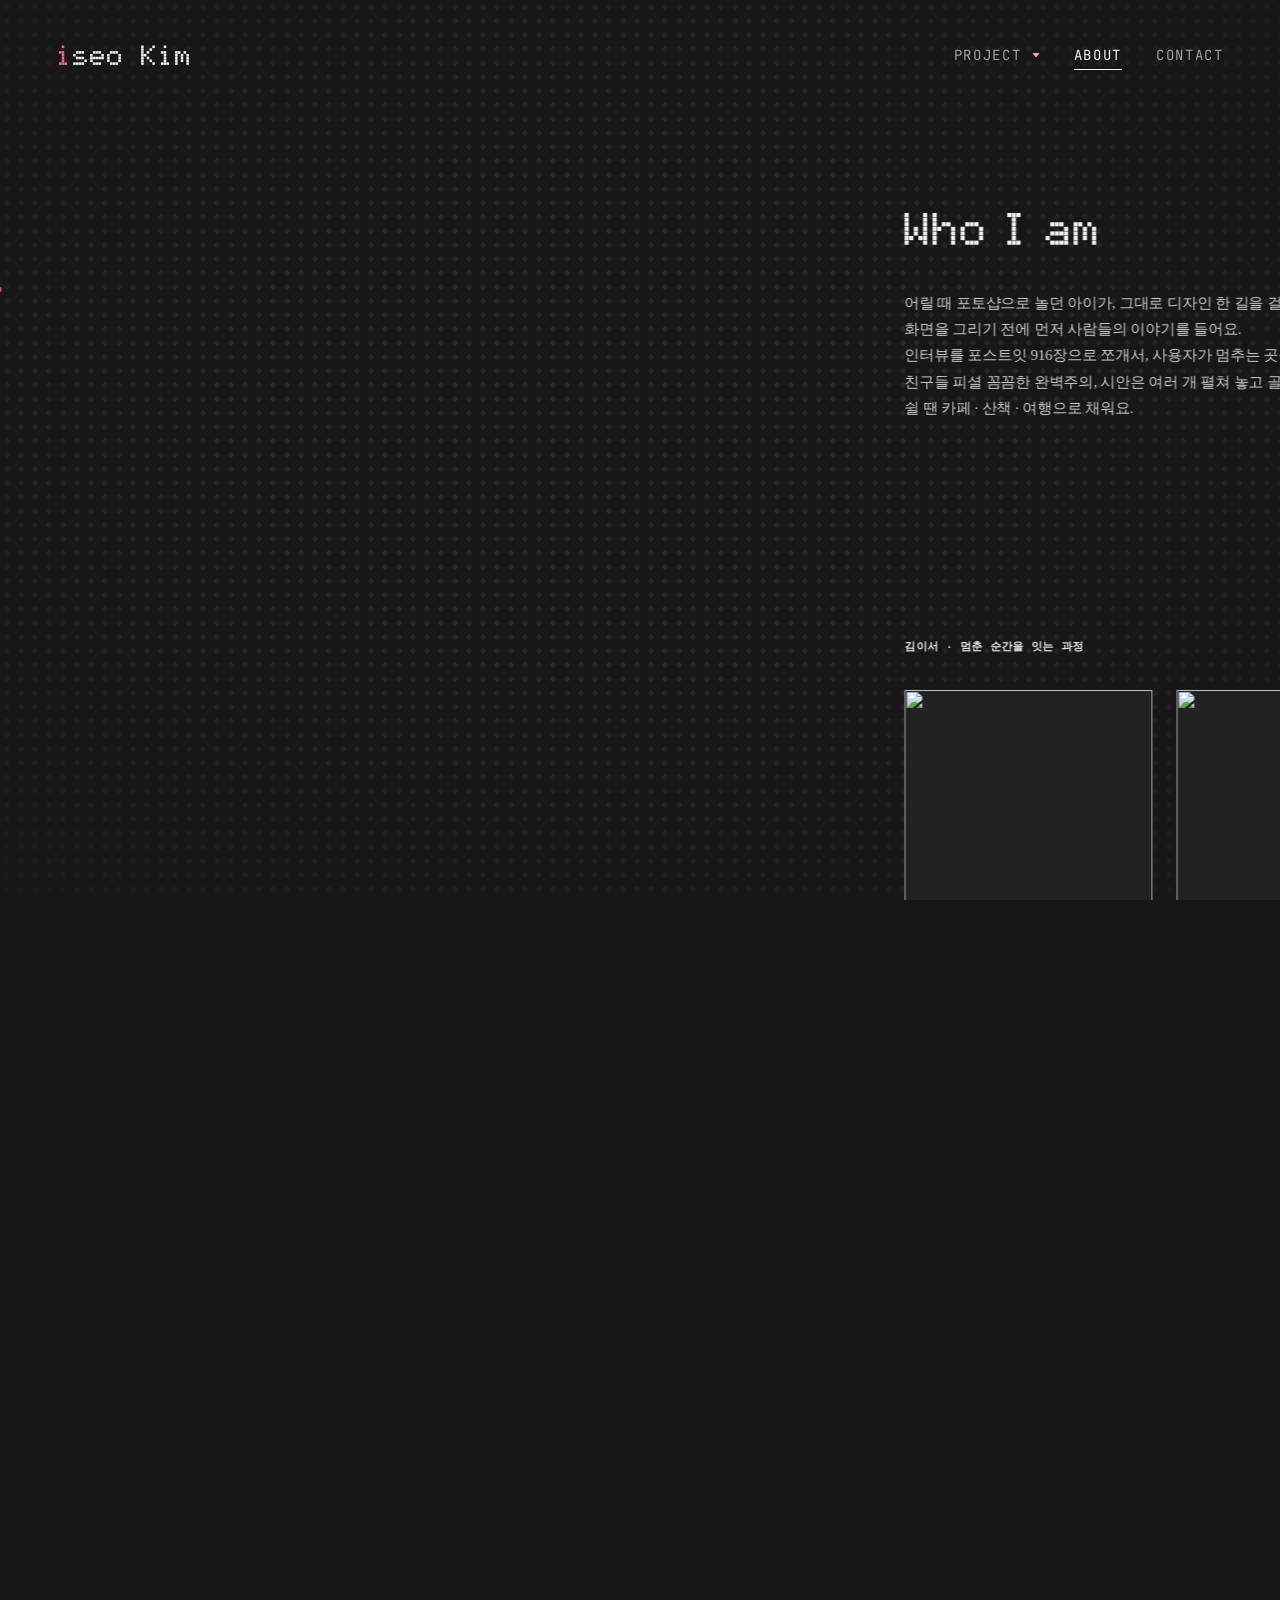
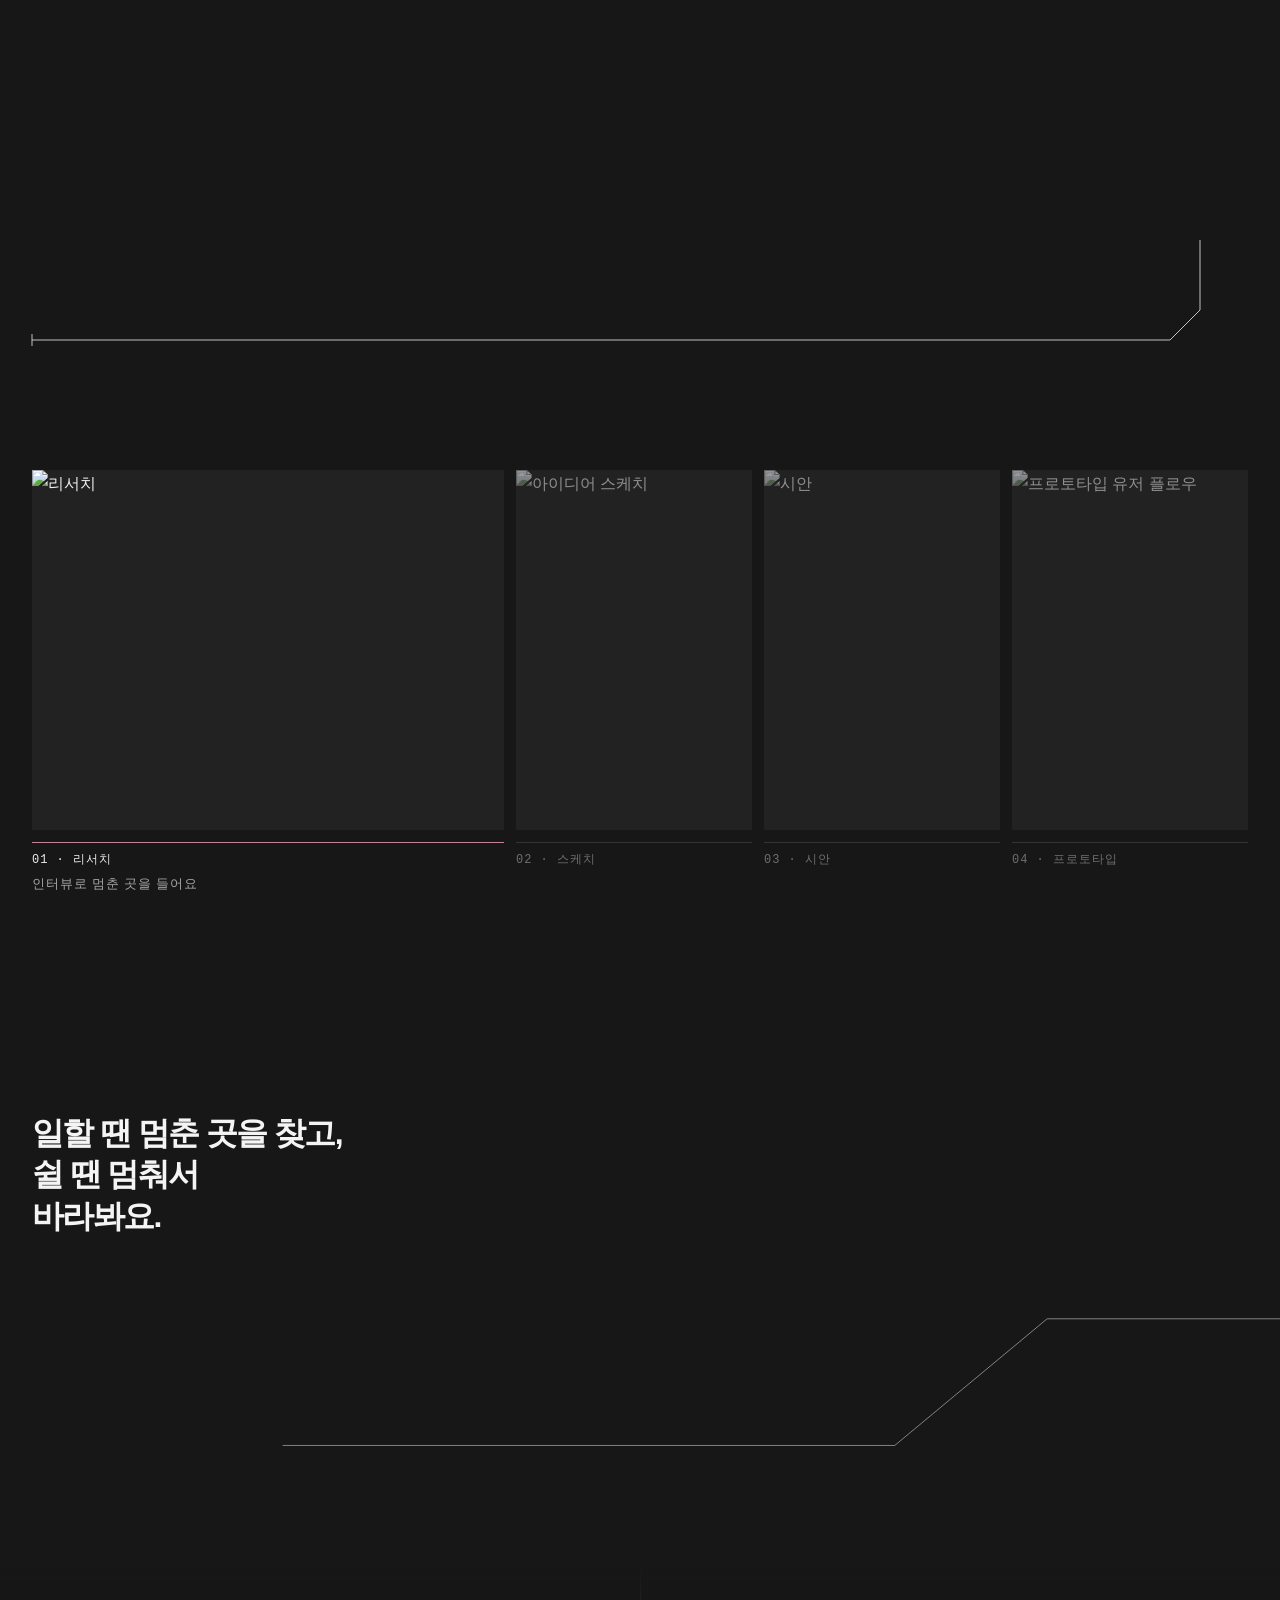
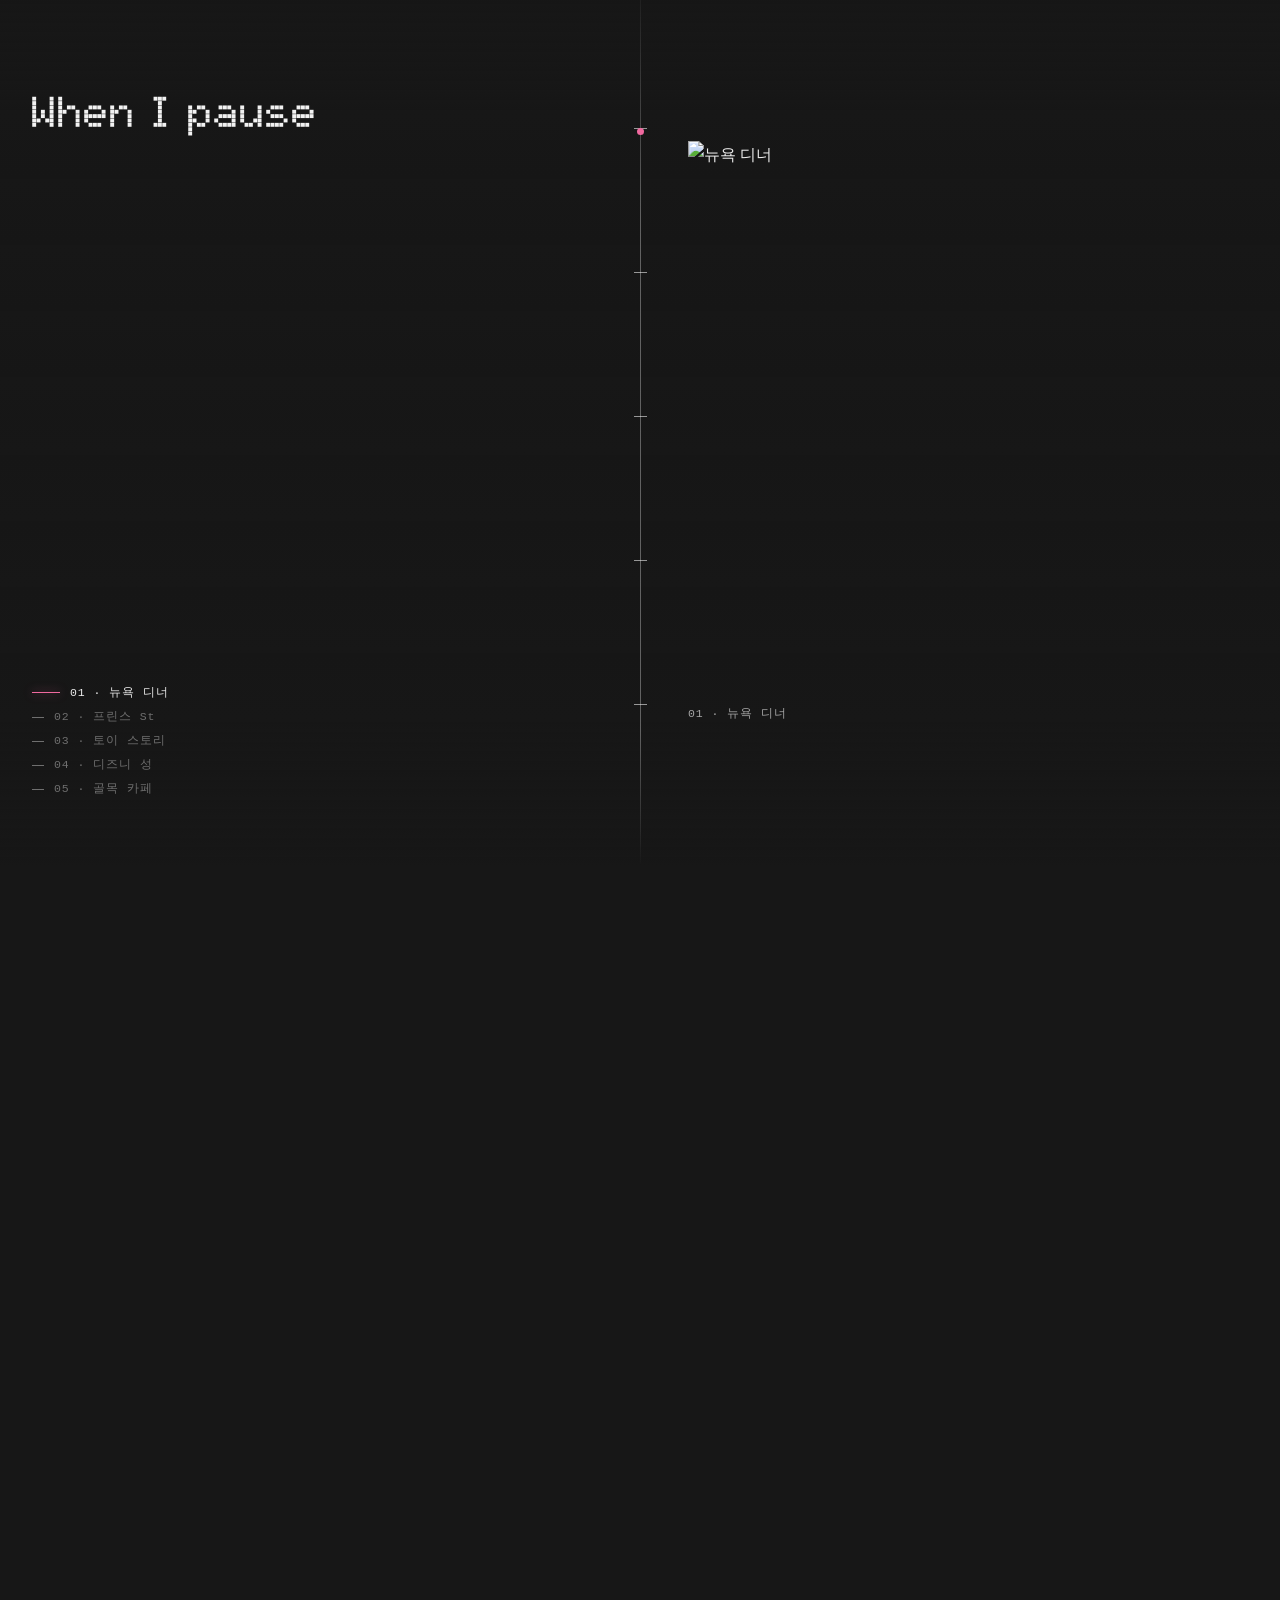
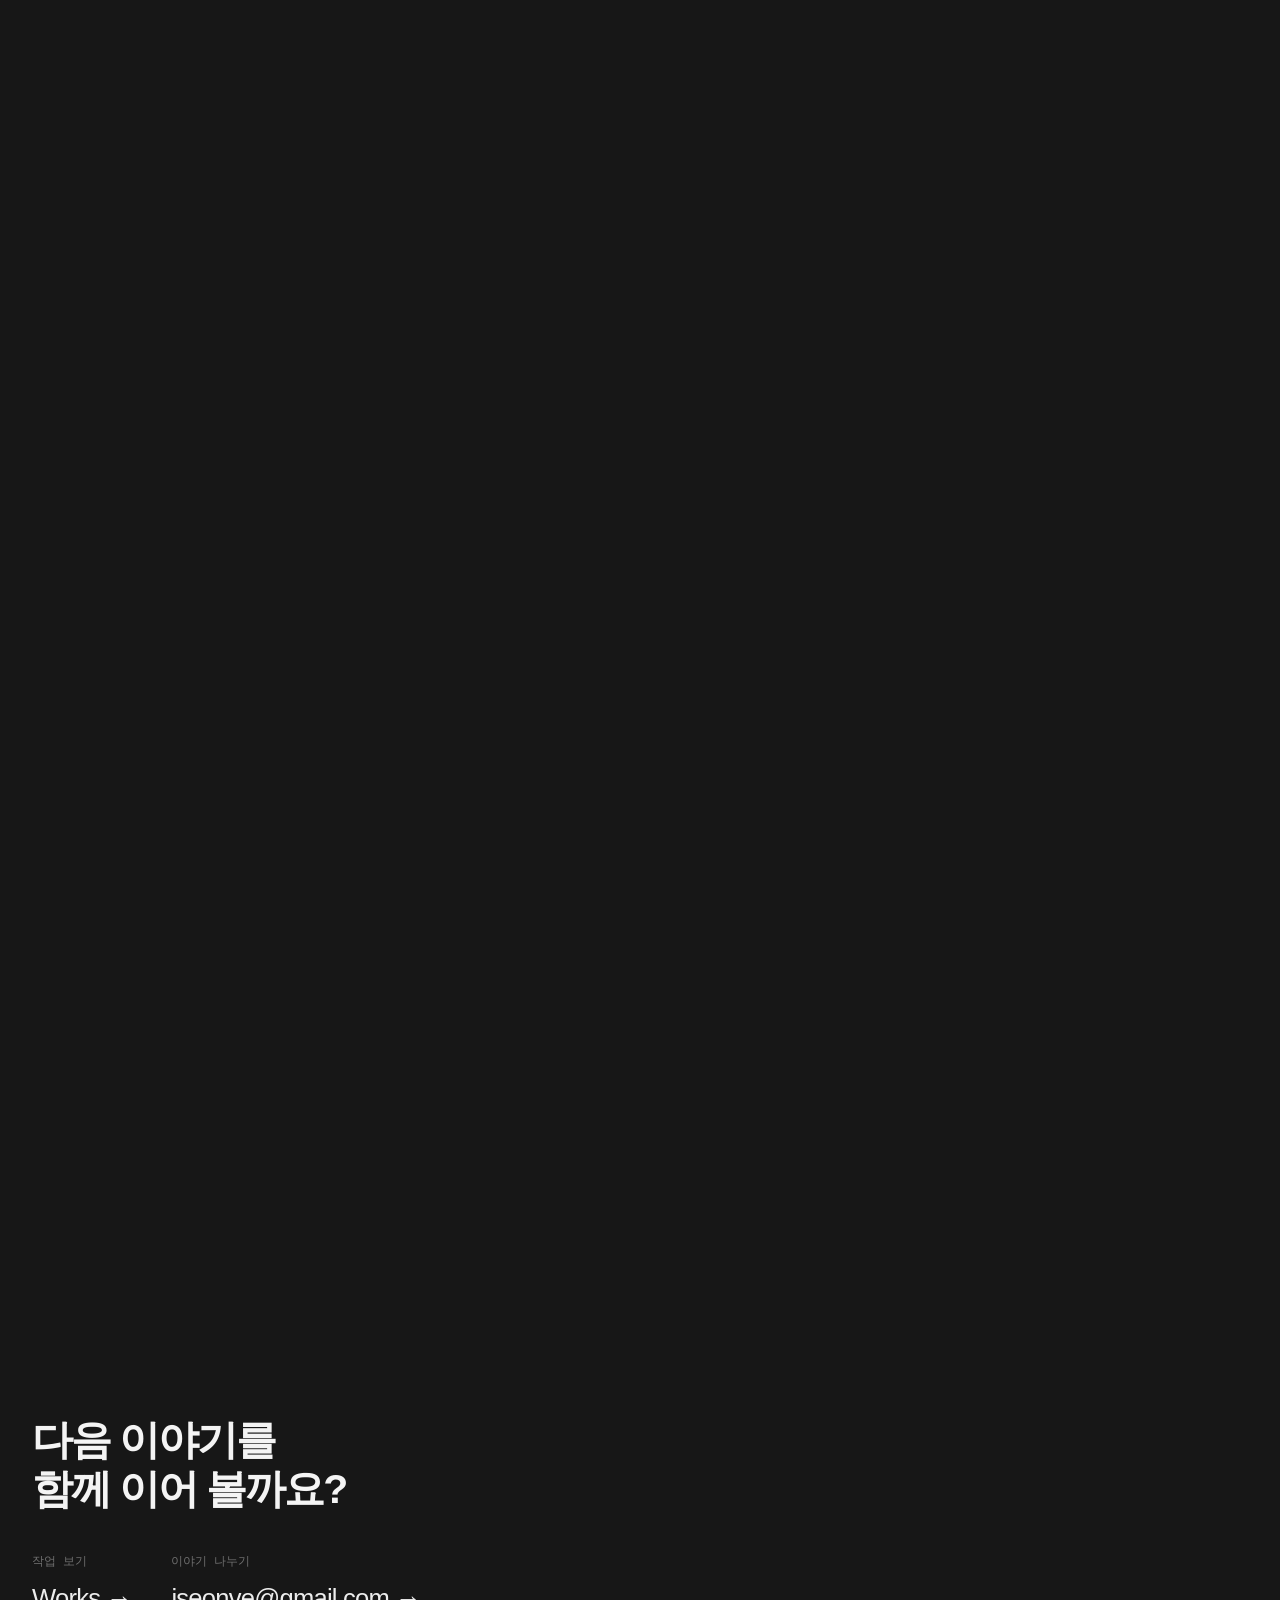
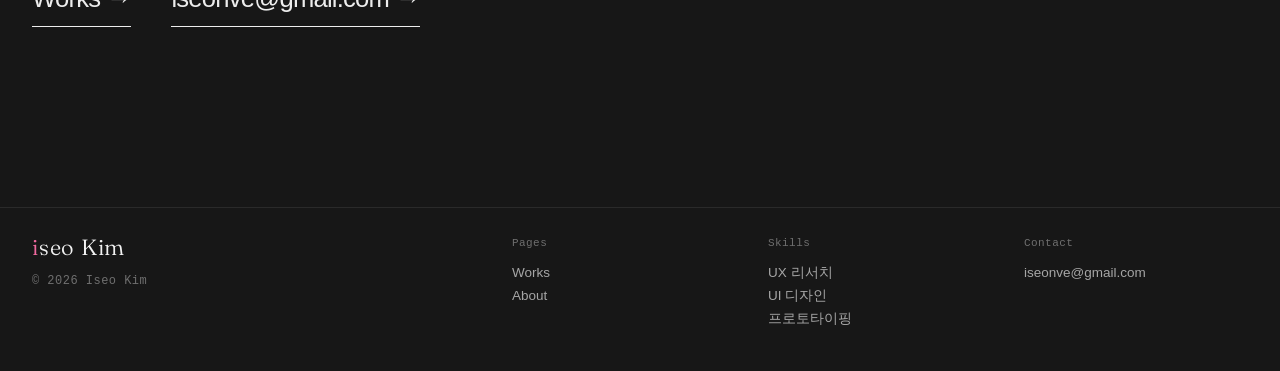
==== commit 451567ae: "Update site paths for iseonve.github.io rename Co-Authored-By: Claude Opus 5.5 <noreply@anthropic.co" ====
--- a/about.html
+++ b/about.html
@@ -1,6 +1,6 @@
 <!doctype html>
 <html lang="ko">
-<head><link rel="stylesheet" href="https://fonts.googleapis.com/css2?family=Fraunces:opsz,wght@9..144,300..400&display=swap"><script>(()=>{const B="https://cdn.jsdelivr.net/gh/iseonve/iseo_portfolio@main/";const fix=el=>{if(!el.getAttribute)return;["src","poster"].forEach(k=>{const v=el.getAttribute(k);if(v&&/^img\//.test(v))el.setAttribute(k,B+v);});};new MutationObserver(ms=>ms.forEach(m=>{if(m.type==="attributes")fix(m.target);else m.addedNodes.forEach(n=>{if(n.nodeType===1){fix(n);n.querySelectorAll("img,video,source").forEach(fix);}});})).observe(document.documentElement,{subtree:true,childList:true,attributes:true,attributeFilter:["src","poster"]});})();document.addEventListener("click",e=>{const a=e.target.closest&&e.target.closest("a[href]");if(!a)return;const h=a.getAttribute("href");const m=h&&h.match(/^(index|work-01|work-02|work-03|about)\.html(#.*)?$/);if(m&&parent!==window){e.preventDefault();parent.postMessage({portfolioGo:m[1],hash:m[2]||""},"*");}},true);</script>
+<head><link rel="stylesheet" href="https://fonts.googleapis.com/css2?family=Fraunces:opsz,wght@9..144,300..400&display=swap"><script>(()=>{const B="https://cdn.jsdelivr.net/gh/iseonve/iseonve.github.io@main/";const fix=el=>{if(!el.getAttribute)return;["src","poster"].forEach(k=>{const v=el.getAttribute(k);if(v&&/^img\//.test(v))el.setAttribute(k,B+v);});};new MutationObserver(ms=>ms.forEach(m=>{if(m.type==="attributes")fix(m.target);else m.addedNodes.forEach(n=>{if(n.nodeType===1){fix(n);n.querySelectorAll("img,video,source").forEach(fix);}});})).observe(document.documentElement,{subtree:true,childList:true,attributes:true,attributeFilter:["src","poster"]});})();document.addEventListener("click",e=>{const a=e.target.closest&&e.target.closest("a[href]");if(!a)return;const h=a.getAttribute("href");const m=h&&h.match(/^(index|work-01|work-02|work-03|about)\.html(#.*)?$/);if(m&&parent!==window){e.preventDefault();parent.postMessage({portfolioGo:m[1],hash:m[2]||""},"*");}},true);</script>
 <meta charset="utf-8">
 <meta name="viewport" content="width=device-width,initial-scale=1,viewport-fit=cover">
 <title>About · iseo Kim</title><link rel="icon" href="favicon.svg" type="image/svg+xml"><link rel="icon" href="favicon-32.png" sizes="32x32" type="image/png"><link rel="apple-touch-icon" href="apple-touch-icon.png"><meta name="theme-color" content="#171717">
